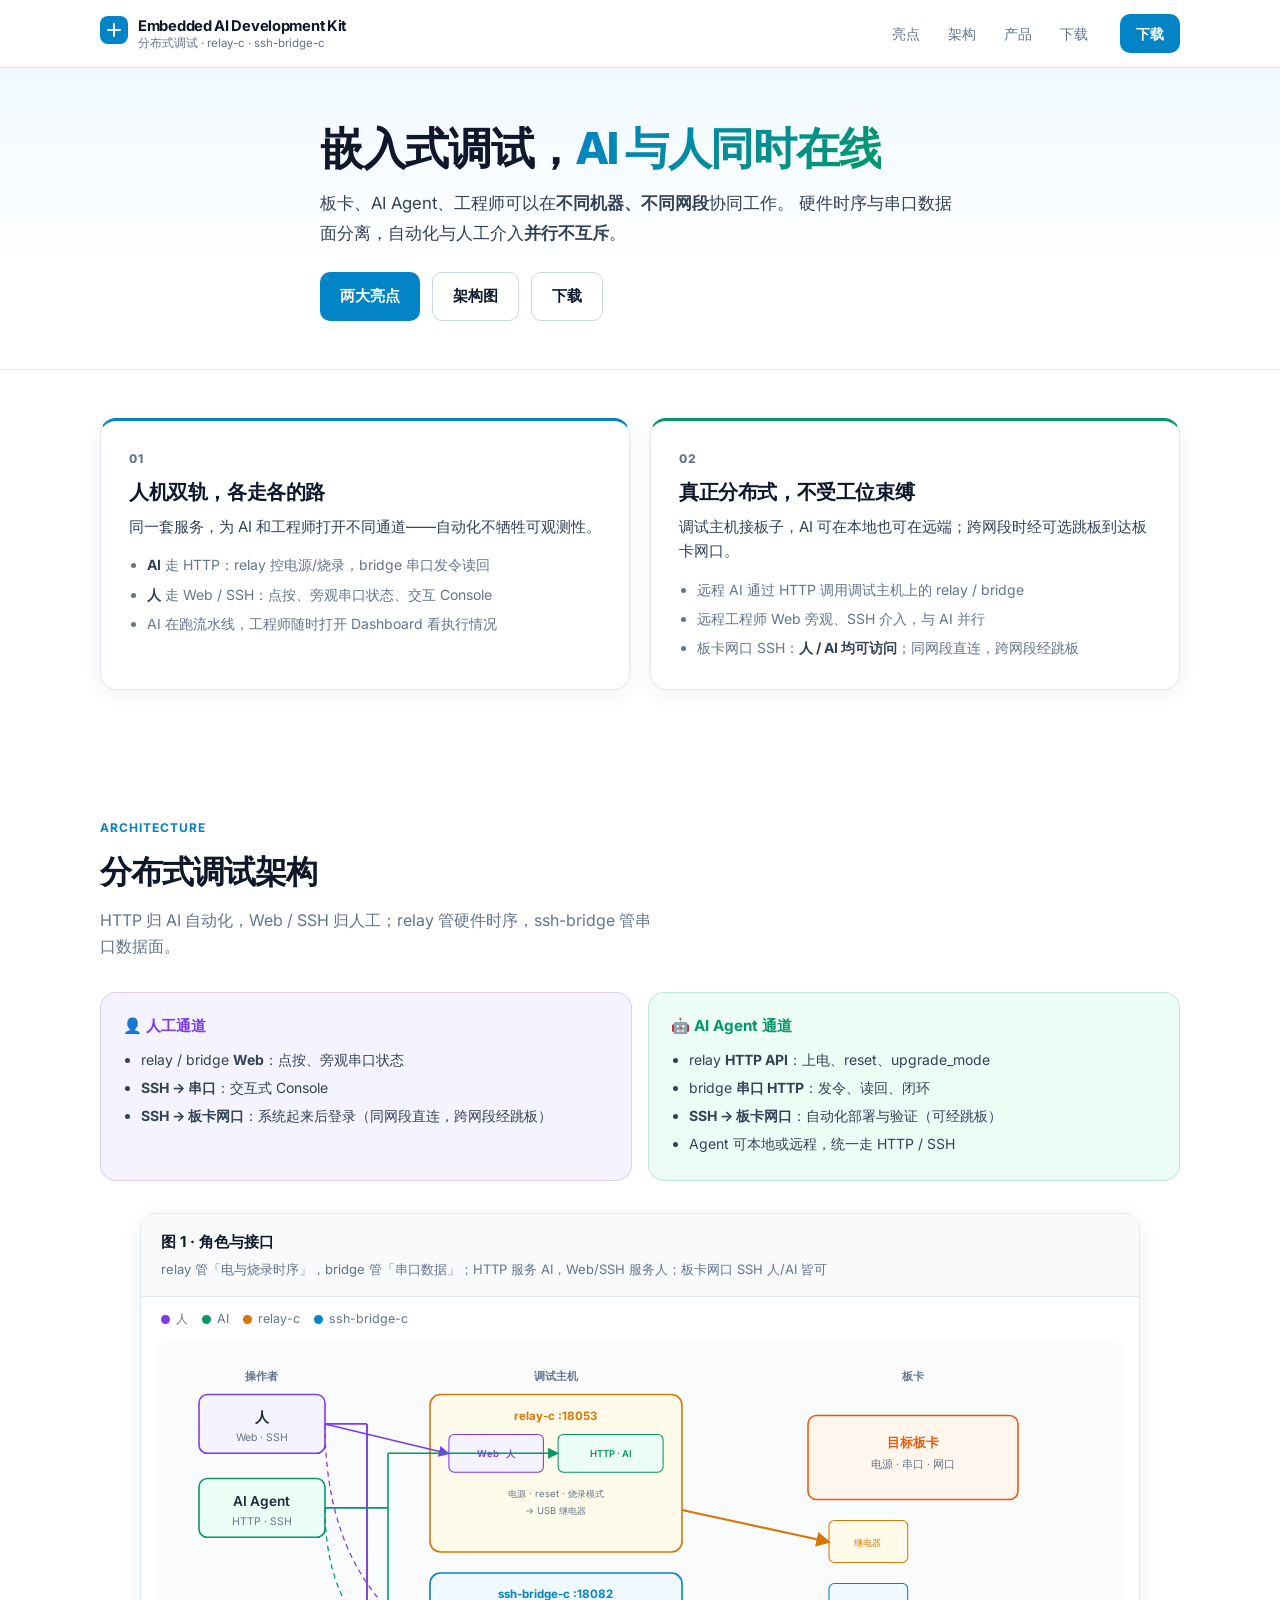
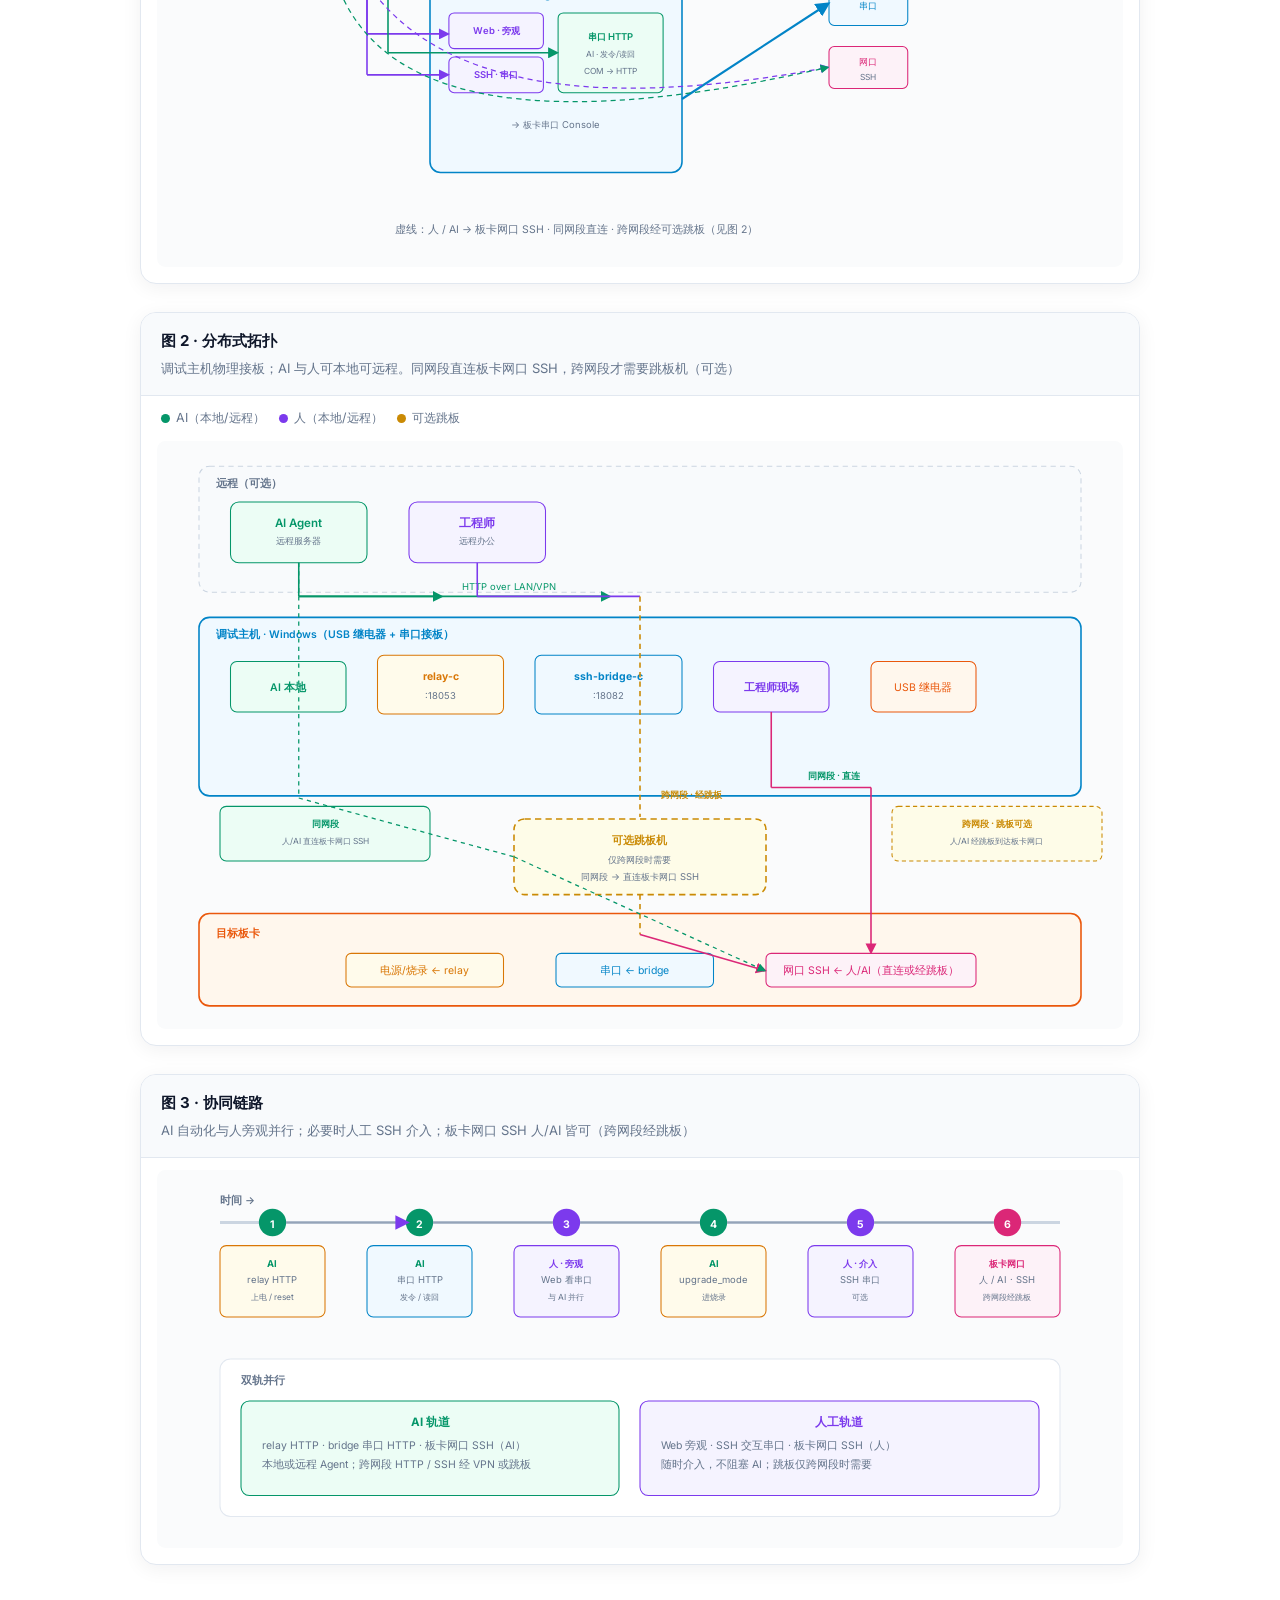
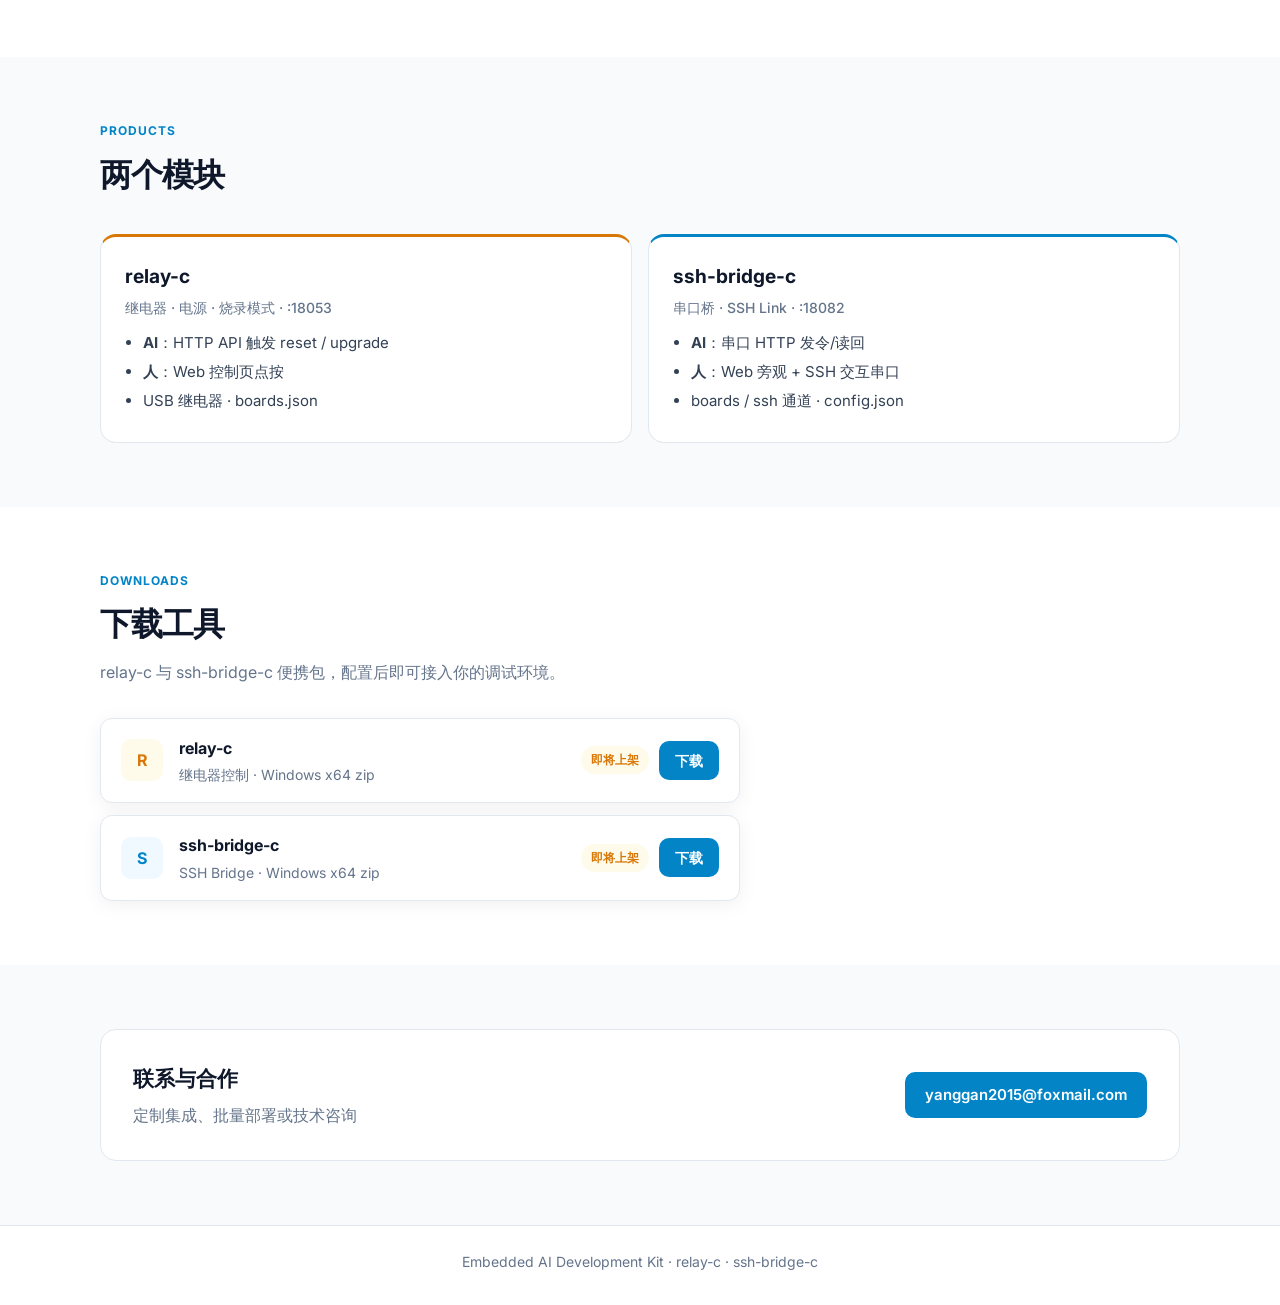
==== index.html @ 063c900e "Initial commit: distributed embedded debugging product site. Includes relay-c and ssh-bridge-c archi" ====
<!DOCTYPE html>
<html lang="zh-CN">
<head>
  <meta charset="UTF-8">
  <meta name="viewport" content="width=device-width, initial-scale=1">
  <title>Embedded AI Development Kit</title>
  <meta name="description" content="relay-c + ssh-bridge-c：分布式嵌入式调试。AI 自动化与人机并行，远程可控、随时旁观。">
  <link rel="preconnect" href="https://fonts.googleapis.com">
  <link rel="preconnect" href="https://fonts.gstatic.com" crossorigin>
  <link href="https://fonts.googleapis.com/css2?family=Inter:wght@400;500;600;700&family=JetBrains+Mono:wght@400;500&display=swap" rel="stylesheet">
  <link rel="stylesheet" href="styles.css">
</head>
<body>

  <header class="site-header">
    <div class="wrap header-inner">
      <a class="brand" href="#">
        <span class="brand-icon" aria-hidden="true">
          <svg width="28" height="28" viewBox="0 0 28 28" fill="none"><rect width="28" height="28" rx="8" fill="url(#lg)"/><path d="M8 14h12M14 8v12" stroke="#fff" stroke-width="2" stroke-linecap="round"/><defs><linearGradient id="lg" x1="4" y1="4" x2="24" y2="24"><stop stop-color="#0284C7"/><stop offset="1" stop-color="#059669"/></linearGradient></defs></svg>
        </span>
        <span class="brand-text">
          <span class="brand-name">Embedded AI Development Kit</span>
          <span class="brand-sub">分布式调试 · relay-c · ssh-bridge-c</span>
        </span>
      </a>
      <nav class="header-nav">
        <a href="#highlights">亮点</a>
        <a href="#architecture">架构</a>
        <a href="#products">产品</a>
        <a href="#downloads">下载</a>
      </nav>
      <a class="btn btn-sm btn-primary" href="#downloads">下载</a>
    </div>
  </header>

  <main>
    <section class="hero">
      <div class="wrap hero-inner">
        <h1>嵌入式调试，<span class="grad">AI 与人同时在线</span></h1>
        <p class="lead">
          板卡、AI Agent、工程师可以在<strong>不同机器、不同网段</strong>协同工作。
          硬件时序与串口数据面分离，自动化与人工介入<strong>并行不互斥</strong>。
        </p>
        <div class="hero-actions">
          <a class="btn btn-primary" href="#highlights">两大亮点</a>
          <a class="btn btn-secondary" href="#architecture">架构图</a>
          <a class="btn btn-secondary" href="#downloads">下载</a>
        </div>
      </div>
    </section>

    <section id="highlights" class="section highlights">
      <div class="wrap">
        <div class="highlight-grid">
          <article class="highlight-card">
            <span class="highlight-num">01</span>
            <h2>人机双轨，各走各的路</h2>
            <p class="highlight-lead">同一套服务，为 AI 和工程师打开不同通道——自动化不牺牲可观测性。</p>
            <ul>
              <li><strong>AI</strong> 走 HTTP：relay 控电源/烧录，bridge 串口发令读回</li>
              <li><strong>人</strong> 走 Web / SSH：点按、旁观串口状态、交互 Console</li>
              <li>AI 在跑流水线，工程师随时打开 Dashboard 看执行情况</li>
            </ul>
          </article>
          <article class="highlight-card accent">
            <span class="highlight-num">02</span>
            <h2>真正分布式，不受工位束缚</h2>
            <p class="highlight-lead">调试主机接板子，AI 可在本地也可在远端；跨网段时经可选跳板到达板卡网口。</p>
            <ul>
              <li>远程 AI 通过 HTTP 调用调试主机上的 relay / bridge</li>
              <li>远程工程师 Web 旁观、SSH 介入，与 AI 并行</li>
              <li>板卡网口 SSH：<strong>人 / AI 均可访问</strong>；同网段直连，跨网段经跳板</li>
            </ul>
          </article>
        </div>
      </div>
    </section>

    <!-- 架构说明 -->
    <section id="architecture" class="section">
      <div class="wrap">
        <div class="section-head">
          <span class="tag">Architecture</span>
          <h2>分布式调试架构</h2>
          <p>HTTP 归 AI 自动化，Web / SSH 归人工；relay 管硬件时序，ssh-bridge 管串口数据面。</p>
        </div>

        <div class="role-cards">
          <div class="role-card human">
            <h3>👤 人工通道</h3>
            <ul>
              <li>relay / bridge <strong>Web</strong>：点按、旁观串口状态</li>
              <li><strong>SSH → 串口</strong>：交互式 Console</li>
              <li><strong>SSH → 板卡网口</strong>：系统起来后登录（同网段直连，跨网段经跳板）</li>
            </ul>
          </div>
          <div class="role-card ai">
            <h3>🤖 AI Agent 通道</h3>
            <ul>
              <li>relay <strong>HTTP API</strong>：上电、reset、upgrade_mode</li>
              <li>bridge <strong>串口 HTTP</strong>：发令、读回、闭环</li>
              <li><strong>SSH → 板卡网口</strong>：自动化部署与验证（可经跳板）</li>
              <li>Agent 可本地或远程，统一走 HTTP / SSH</li>
            </ul>
          </div>
        </div>

        <!-- 图 1 -->
        <figure class="diagram">
          <figcaption>
            <strong>图 1 · 角色与接口</strong>
            <span>relay 管「电与烧录时序」，bridge 管「串口数据」；HTTP 服务 AI，Web/SSH 服务人；板卡网口 SSH 人/AI 皆可</span>
          </figcaption>
          <div class="legend">
            <span><i class="dot human"></i>人</span>
            <span><i class="dot ai"></i>AI</span>
            <span><i class="dot relay"></i>relay-c</span>
            <span><i class="dot bridge"></i>ssh-bridge-c</span>
          </div>
          <div class="svg-box">
            <svg viewBox="0 0 920 500" xmlns="http://www.w3.org/2000/svg" role="img" aria-label="角色与接口分工图">
              <defs>
                <marker id="mh" markerWidth="7" markerHeight="7" refX="5" refY="3.5" orient="auto"><path d="M0,0 L7,3.5 L0,7 Z" fill="#7c3aed"/></marker>
                <marker id="ma" markerWidth="7" markerHeight="7" refX="5" refY="3.5" orient="auto"><path d="M0,0 L7,3.5 L0,7 Z" fill="#059669"/></marker>
                <marker id="mr" markerWidth="7" markerHeight="7" refX="5" refY="3.5" orient="auto"><path d="M0,0 L7,3.5 L0,7 Z" fill="#d97706"/></marker>
                <marker id="mb" markerWidth="7" markerHeight="7" refX="5" refY="3.5" orient="auto"><path d="M0,0 L7,3.5 L0,7 Z" fill="#0284c7"/></marker>
                <marker id="mn" markerWidth="7" markerHeight="7" refX="5" refY="3.5" orient="auto"><path d="M0,0 L7,3.5 L0,7 Z" fill="#db2777"/></marker>
              </defs>
              <rect width="920" height="500" fill="#fafbfc" rx="8"/>
              <text x="100" y="36" text-anchor="middle" fill="#64748b" font-size="10" font-weight="600">操作者</text>
              <rect x="40" y="50" width="120" height="56" rx="8" fill="#f5f3ff" stroke="#7c3aed" stroke-width="1.5"/>
              <text x="100" y="76" text-anchor="middle" fill="#1e293b" font-size="13" font-weight="600">人</text>
              <text x="100" y="94" text-anchor="middle" fill="#64748b" font-size="10">Web · SSH</text>
              <rect x="40" y="130" width="120" height="56" rx="8" fill="#ecfdf5" stroke="#059669" stroke-width="1.5"/>
              <text x="100" y="156" text-anchor="middle" fill="#1e293b" font-size="13" font-weight="600">AI Agent</text>
              <text x="100" y="174" text-anchor="middle" fill="#64748b" font-size="10">HTTP · SSH</text>

              <text x="380" y="36" text-anchor="middle" fill="#64748b" font-size="10" font-weight="600">调试主机</text>
              <rect x="260" y="50" width="240" height="150" rx="10" fill="#fffbeb" stroke="#d97706" stroke-width="1.5"/>
              <text x="380" y="74" text-anchor="middle" fill="#d97706" font-size="11" font-weight="700">relay-c :18053</text>
              <rect x="278" y="88" width="90" height="36" rx="5" fill="#f5f3ff" stroke="#7c3aed"/>
              <text x="323" y="110" text-anchor="middle" fill="#7c3aed" font-size="9" font-weight="600">Web · 人</text>
              <rect x="382" y="88" width="100" height="36" rx="5" fill="#ecfdf5" stroke="#059669"/>
              <text x="432" y="110" text-anchor="middle" fill="#059669" font-size="9" font-weight="600">HTTP · AI</text>
              <text x="380" y="148" text-anchor="middle" fill="#64748b" font-size="9">电源 · reset · 烧录模式</text>
              <text x="380" y="164" text-anchor="middle" fill="#64748b" font-size="9">→ USB 继电器</text>

              <rect x="260" y="220" width="240" height="190" rx="10" fill="#f0f9ff" stroke="#0284c7" stroke-width="1.5"/>
              <text x="380" y="244" text-anchor="middle" fill="#0284c7" font-size="11" font-weight="700">ssh-bridge-c :18082</text>
              <rect x="278" y="258" width="90" height="34" rx="5" fill="#f5f3ff" stroke="#7c3aed"/>
              <text x="323" y="278" text-anchor="middle" fill="#7c3aed" font-size="9" font-weight="600">Web · 旁观</text>
              <rect x="278" y="300" width="90" height="34" rx="5" fill="#f5f3ff" stroke="#7c3aed"/>
              <text x="323" y="320" text-anchor="middle" fill="#7c3aed" font-size="9" font-weight="600">SSH · 串口</text>
              <rect x="382" y="258" width="100" height="76" rx="5" fill="#ecfdf5" stroke="#059669"/>
              <text x="432" y="284" text-anchor="middle" fill="#059669" font-size="9" font-weight="600">串口 HTTP</text>
              <text x="432" y="300" text-anchor="middle" fill="#64748b" font-size="8">AI · 发令/读回</text>
              <text x="432" y="316" text-anchor="middle" fill="#64748b" font-size="8">COM → HTTP</text>
              <text x="380" y="368" text-anchor="middle" fill="#64748b" font-size="9">→ 板卡串口 Console</text>

              <text x="720" y="36" text-anchor="middle" fill="#64748b" font-size="10" font-weight="600">板卡</text>
              <rect x="620" y="70" width="200" height="80" rx="8" fill="#fff7ed" stroke="#ea580c" stroke-width="1.5"/>
              <text x="720" y="100" text-anchor="middle" fill="#ea580c" font-size="12" font-weight="600">目标板卡</text>
              <text x="720" y="120" text-anchor="middle" fill="#64748b" font-size="10">电源 · 串口 · 网口</text>
              <rect x="640" y="170" width="75" height="40" rx="5" fill="#fffbeb" stroke="#d97706"/>
              <text x="677" y="194" text-anchor="middle" fill="#d97706" font-size="9">继电器</text>
              <rect x="640" y="230" width="75" height="40" rx="5" fill="#f0f9ff" stroke="#0284c7"/>
              <text x="677" y="254" text-anchor="middle" fill="#0284c7" font-size="9">串口</text>
              <rect x="640" y="290" width="75" height="40" rx="5" fill="#fdf2f8" stroke="#db2777"/>
              <text x="677" y="308" text-anchor="middle" fill="#db2777" font-size="9">网口</text>
              <text x="677" y="322" text-anchor="middle" fill="#64748b" font-size="8">SSH</text>

              <line x1="160" y1="78" x2="276" y2="106" stroke="#7c3aed" stroke-width="1.5" marker-end="url(#mh)"/>
              <line x1="160" y1="78" x2="200" y2="78" stroke="#7c3aed" stroke-width="1.5"/>
              <line x1="200" y1="78" x2="200" y2="278" stroke="#7c3aed" stroke-width="1.5"/>
              <line x1="200" y1="278" x2="276" y2="278" stroke="#7c3aed" stroke-width="1.5" marker-end="url(#mh)"/>
              <line x1="200" y1="78" x2="200" y2="317" stroke="#7c3aed" stroke-width="1.5"/>
              <line x1="200" y1="317" x2="276" y2="317" stroke="#7c3aed" stroke-width="1.5" marker-end="url(#mh)"/>

              <line x1="160" y1="158" x2="220" y2="158" stroke="#059669" stroke-width="1.5"/>
              <line x1="220" y1="158" x2="220" y2="106" stroke="#059669" stroke-width="1.5"/>
              <line x1="220" y1="106" x2="380" y2="106" stroke="#059669" stroke-width="1.5" marker-end="url(#ma)"/>
              <line x1="220" y1="158" x2="220" y2="296" stroke="#059669" stroke-width="1.5"/>
              <line x1="220" y1="296" x2="380" y2="296" stroke="#059669" stroke-width="1.5" marker-end="url(#ma)"/>

              <line x1="500" y1="160" x2="638" y2="190" stroke="#d97706" stroke-width="2" marker-end="url(#mr)"/>
              <line x1="500" y1="340" x2="638" y2="250" stroke="#0284c7" stroke-width="2" marker-end="url(#mb)"/>

              <path d="M 160 78 Q 160 400 638 310" fill="none" stroke="#7c3aed" stroke-width="1.2" stroke-dasharray="5 4" marker-end="url(#mh)"/>
              <path d="M 160 158 Q 160 420 638 310" fill="none" stroke="#059669" stroke-width="1.2" stroke-dasharray="5 4" marker-end="url(#ma)"/>
              <text x="400" y="468" text-anchor="middle" fill="#64748b" font-size="10">虚线：人 / AI → 板卡网口 SSH · 同网段直连 · 跨网段经可选跳板（见图 2）</text>
            </svg>
          </div>
        </figure>

        <!-- 图 2 -->
        <figure class="diagram">
          <figcaption>
            <strong>图 2 · 分布式拓扑</strong>
            <span>调试主机物理接板；AI 与人可本地可远程。同网段直连板卡网口 SSH，跨网段才需要跳板机（可选）</span>
          </figcaption>
          <div class="legend">
            <span><i class="dot ai"></i>AI（本地/远程）</span>
            <span><i class="dot human"></i>人（本地/远程）</span>
            <span><i class="dot jump"></i>可选跳板</span>
          </div>
          <div class="svg-box">
            <svg viewBox="0 0 920 560" xmlns="http://www.w3.org/2000/svg" role="img" aria-label="分布式拓扑图">
              <rect width="920" height="560" fill="#fafbfc" rx="8"/>
              <!-- Remote zone -->
              <rect x="40" y="24" width="840" height="120" rx="10" fill="#f8fafc" stroke="#cbd5e1" stroke-dasharray="5 4"/>
              <text x="56" y="44" fill="#64748b" font-size="10" font-weight="600">远程（可选）</text>
              <rect x="70" y="58" width="130" height="58" rx="8" fill="#ecfdf5" stroke="#059669"/>
              <text x="135" y="82" text-anchor="middle" fill="#059669" font-size="11" font-weight="600">AI Agent</text>
              <text x="135" y="98" text-anchor="middle" fill="#64748b" font-size="9">远程服务器</text>
              <rect x="240" y="58" width="130" height="58" rx="8" fill="#f5f3ff" stroke="#7c3aed"/>
              <text x="305" y="82" text-anchor="middle" fill="#7c3aed" font-size="11" font-weight="600">工程师</text>
              <text x="305" y="98" text-anchor="middle" fill="#64748b" font-size="9">远程办公</text>

              <!-- Debug host -->
              <rect x="40" y="168" width="840" height="170" rx="10" fill="#f0f9ff" stroke="#0284c7" stroke-width="1.5"/>
              <text x="56" y="188" fill="#0284c7" font-size="10" font-weight="600">调试主机 · Windows（USB 继电器 + 串口接板）</text>
              <rect x="70" y="210" width="110" height="48" rx="6" fill="#ecfdf5" stroke="#059669"/>
              <text x="125" y="238" text-anchor="middle" fill="#059669" font-size="10" font-weight="600">AI 本地</text>
              <rect x="210" y="204" width="120" height="56" rx="6" fill="#fffbeb" stroke="#d97706"/>
              <text x="270" y="228" text-anchor="middle" fill="#d97706" font-size="10" font-weight="700">relay-c</text>
              <text x="270" y="246" text-anchor="middle" fill="#64748b" font-size="9">:18053</text>
              <rect x="360" y="204" width="140" height="56" rx="6" fill="#f0f9ff" stroke="#0284c7"/>
              <text x="430" y="228" text-anchor="middle" fill="#0284c7" font-size="10" font-weight="700">ssh-bridge-c</text>
              <text x="430" y="246" text-anchor="middle" fill="#64748b" font-size="9">:18082</text>
              <rect x="530" y="210" width="110" height="48" rx="6" fill="#f5f3ff" stroke="#7c3aed"/>
              <text x="585" y="238" text-anchor="middle" fill="#7c3aed" font-size="10" font-weight="600">工程师现场</text>
              <rect x="680" y="210" width="100" height="48" rx="6" fill="#fff7ed" stroke="#ea580c"/>
              <text x="730" y="238" text-anchor="middle" fill="#ea580c" font-size="10">USB 继电器</text>

              <!-- Optional jump -->
              <rect x="340" y="360" width="240" height="72" rx="10" fill="#fefce8" stroke="#ca8a04" stroke-width="1.5" stroke-dasharray="6 4"/>
              <text x="460" y="384" text-anchor="middle" fill="#ca8a04" font-size="10" font-weight="700">可选跳板机</text>
              <text x="460" y="402" text-anchor="middle" fill="#64748b" font-size="9">仅跨网段时需要</text>
              <text x="460" y="418" text-anchor="middle" fill="#64748b" font-size="9">同网段 → 直连板卡网口 SSH</text>

              <!-- Board -->
              <rect x="40" y="450" width="840" height="88" rx="10" fill="#fff7ed" stroke="#ea580c" stroke-width="1.5"/>
              <text x="56" y="472" fill="#ea580c" font-size="10" font-weight="600">目标板卡</text>
              <rect x="180" y="488" width="150" height="32" rx="5" fill="#fffbeb" stroke="#d97706"/>
              <text x="255" y="508" text-anchor="middle" fill="#d97706" font-size="10">电源/烧录 ← relay</text>
              <rect x="380" y="488" width="150" height="32" rx="5" fill="#f0f9ff" stroke="#0284c7"/>
              <text x="455" y="508" text-anchor="middle" fill="#0284c7" font-size="10">串口 ← bridge</text>
              <rect x="580" y="488" width="200" height="32" rx="5" fill="#fdf2f8" stroke="#db2777"/>
              <text x="680" y="508" text-anchor="middle" fill="#db2777" font-size="10">网口 SSH ← 人/AI（直连或经跳板）</text>

              <!-- Remote HTTP -->
              <line x1="135" y1="116" x2="135" y2="148" stroke="#059669" stroke-width="1.5"/>
              <line x1="135" y1="148" x2="270" y2="148" stroke="#059669" stroke-width="1.5" marker-end="url(#ma)"/>
              <line x1="135" y1="148" x2="430" y2="148" stroke="#059669" stroke-width="1.5" marker-end="url(#ma)"/>
              <text x="290" y="142" fill="#059669" font-size="9">HTTP over LAN/VPN</text>

              <!-- Same segment direct -->
              <line x1="585" y1="258" x2="585" y2="330" stroke="#db2777" stroke-width="1.5"/>
              <line x1="585" y1="330" x2="680" y2="330" stroke="#db2777" stroke-width="1.5"/>
              <line x1="680" y1="330" x2="680" y2="486" stroke="#db2777" stroke-width="1.5" marker-end="url(#mn)"/>
              <text x="620" y="322" fill="#059669" font-size="9" font-weight="600">同网段 · 直连</text>

              <!-- Cross segment via jump -->
              <line x1="305" y1="116" x2="305" y2="148" stroke="#7c3aed" stroke-width="1.5"/>
              <line x1="305" y1="148" x2="460" y2="148" stroke="#7c3aed" stroke-width="1.5"/>
              <line x1="460" y1="148" x2="460" y2="358" stroke="#ca8a04" stroke-width="1.5" stroke-dasharray="5 4"/>
              <line x1="460" y1="432" x2="460" y2="470" stroke="#ca8a04" stroke-width="1.5" stroke-dasharray="5 4"/>
              <line x1="460" y1="470" x2="578" y2="504" stroke="#db2777" stroke-width="1.5" marker-end="url(#mn)"/>
              <text x="480" y="340" fill="#ca8a04" font-size="9" font-weight="600">跨网段 · 经跳板</text>
              <rect x="60" y="348" width="200" height="52" rx="6" fill="#ecfdf5" stroke="#059669" stroke-width="1"/>
              <text x="160" y="368" text-anchor="middle" fill="#059669" font-size="9" font-weight="700">同网段</text>
              <text x="160" y="384" text-anchor="middle" fill="#64748b" font-size="8">人/AI 直连板卡网口 SSH</text>
              <rect x="700" y="348" width="200" height="52" rx="6" fill="#fefce8" stroke="#ca8a04" stroke-width="1" stroke-dasharray="4 3"/>
              <text x="800" y="368" text-anchor="middle" fill="#ca8a04" font-size="9" font-weight="700">跨网段 · 跳板可选</text>
              <text x="800" y="384" text-anchor="middle" fill="#64748b" font-size="8">人/AI 经跳板到达板卡网口</text>

              <!-- AI to board net via jump -->
              <line x1="135" y1="116" x2="135" y2="340" stroke="#059669" stroke-width="1.2" stroke-dasharray="4 4"/>
              <line x1="135" y1="340" x2="340" y2="396" stroke="#059669" stroke-width="1.2" stroke-dasharray="4 4"/>
              <line x1="340" y1="396" x2="578" y2="504" stroke="#059669" stroke-width="1.2" stroke-dasharray="4 4" marker-end="url(#ma)"/>
            </svg>
          </div>
        </figure>

        <!-- 图 3 -->
        <figure class="diagram">
          <figcaption>
            <strong>图 3 · 协同链路</strong>
            <span>AI 自动化与人旁观并行；必要时人工 SSH 介入；板卡网口 SSH 人/AI 皆可（跨网段经跳板）</span>
          </figcaption>
          <div class="svg-box">
            <svg viewBox="0 0 920 360" xmlns="http://www.w3.org/2000/svg" role="img" aria-label="协同链路图">
              <rect width="920" height="360" fill="#fafbfc" rx="8"/>
              <line x1="60" y1="50" x2="860" y2="50" stroke="#cbd5e1" stroke-width="3"/>
              <text x="60" y="32" fill="#64748b" font-size="10" font-weight="600">时间 →</text>

              <circle cx="110" cy="50" r="13" fill="#059669"/><text x="110" y="55" text-anchor="middle" fill="#fff" font-size="10" font-weight="700">1</text>
              <rect x="60" y="72" width="100" height="68" rx="6" fill="#fffbeb" stroke="#d97706"/>
              <text x="110" y="92" text-anchor="middle" fill="#059669" font-size="9" font-weight="700">AI</text>
              <text x="110" y="108" text-anchor="middle" fill="#64748b" font-size="9">relay HTTP</text>
              <text x="110" y="124" text-anchor="middle" fill="#64748b" font-size="8">上电 / reset</text>

              <circle cx="250" cy="50" r="13" fill="#059669"/><text x="250" y="55" text-anchor="middle" fill="#fff" font-size="10" font-weight="700">2</text>
              <rect x="200" y="72" width="100" height="68" rx="6" fill="#f0f9ff" stroke="#0284c7"/>
              <text x="250" y="92" text-anchor="middle" fill="#059669" font-size="9" font-weight="700">AI</text>
              <text x="250" y="108" text-anchor="middle" fill="#64748b" font-size="9">串口 HTTP</text>
              <text x="250" y="124" text-anchor="middle" fill="#64748b" font-size="8">发令 / 读回</text>

              <circle cx="390" cy="50" r="13" fill="#7c3aed"/><text x="390" y="55" text-anchor="middle" fill="#fff" font-size="10" font-weight="700">3</text>
              <rect x="340" y="72" width="100" height="68" rx="6" fill="#f5f3ff" stroke="#7c3aed"/>
              <text x="390" y="92" text-anchor="middle" fill="#7c3aed" font-size="9" font-weight="700">人 · 旁观</text>
              <text x="390" y="108" text-anchor="middle" fill="#64748b" font-size="9">Web 看串口</text>
              <text x="390" y="124" text-anchor="middle" fill="#64748b" font-size="8">与 AI 并行</text>

              <circle cx="530" cy="50" r="13" fill="#059669"/><text x="530" y="55" text-anchor="middle" fill="#fff" font-size="10" font-weight="700">4</text>
              <rect x="480" y="72" width="100" height="68" rx="6" fill="#fffbeb" stroke="#d97706"/>
              <text x="530" y="92" text-anchor="middle" fill="#059669" font-size="9" font-weight="700">AI</text>
              <text x="530" y="108" text-anchor="middle" fill="#64748b" font-size="9">upgrade_mode</text>
              <text x="530" y="124" text-anchor="middle" fill="#64748b" font-size="8">进烧录</text>

              <circle cx="670" cy="50" r="13" fill="#7c3aed"/><text x="670" y="55" text-anchor="middle" fill="#fff" font-size="10" font-weight="700">5</text>
              <rect x="620" y="72" width="100" height="68" rx="6" fill="#f5f3ff" stroke="#7c3aed"/>
              <text x="670" y="92" text-anchor="middle" fill="#7c3aed" font-size="9" font-weight="700">人 · 介入</text>
              <text x="670" y="108" text-anchor="middle" fill="#64748b" font-size="9">SSH 串口</text>
              <text x="670" y="124" text-anchor="middle" fill="#64748b" font-size="8">可选</text>

              <circle cx="810" cy="50" r="13" fill="#db2777"/><text x="810" y="55" text-anchor="middle" fill="#fff" font-size="10" font-weight="700">6</text>
              <rect x="760" y="72" width="100" height="68" rx="6" fill="#fdf2f8" stroke="#db2777"/>
              <text x="810" y="92" text-anchor="middle" fill="#db2777" font-size="9" font-weight="700">板卡网口</text>
              <text x="810" y="108" text-anchor="middle" fill="#64748b" font-size="9">人 / AI · SSH</text>
              <text x="810" y="124" text-anchor="middle" fill="#64748b" font-size="8">跨网段经跳板</text>

              <line x1="123" y1="50" x2="237" y2="50" stroke="#94a3b8" stroke-width="2" marker-end="url(#mh)"/>
              <line x1="263" y1="50" x2="377" y2="50" stroke="#94a3b8" stroke-width="2"/>
              <line x1="403" y1="50" x2="517" y2="50" stroke="#94a3b8" stroke-width="2"/>
              <line x1="543" y1="50" x2="657" y2="50" stroke="#94a3b8" stroke-width="2"/>
              <line x1="683" y1="50" x2="797" y2="50" stroke="#94a3b8" stroke-width="2"/>

              <rect x="60" y="180" width="800" height="150" rx="10" fill="#fff" stroke="#e2e8f0"/>
              <text x="80" y="204" fill="#64748b" font-size="10" font-weight="600">双轨并行</text>
              <rect x="80" y="220" width="360" height="90" rx="8" fill="#ecfdf5" stroke="#059669"/>
              <text x="260" y="244" text-anchor="middle" fill="#059669" font-size="11" font-weight="700">AI 轨道</text>
              <text x="100" y="266" fill="#64748b" font-size="10">relay HTTP · bridge 串口 HTTP · 板卡网口 SSH（AI）</text>
              <text x="100" y="284" fill="#64748b" font-size="10">本地或远程 Agent；跨网段 HTTP / SSH 经 VPN 或跳板</text>
              <rect x="460" y="220" width="380" height="90" rx="8" fill="#f5f3ff" stroke="#7c3aed"/>
              <text x="650" y="244" text-anchor="middle" fill="#7c3aed" font-size="11" font-weight="700">人工轨道</text>
              <text x="480" y="266" fill="#64748b" font-size="10">Web 旁观 · SSH 交互串口 · 板卡网口 SSH（人）</text>
              <text x="480" y="284" fill="#64748b" font-size="10">随时介入，不阻塞 AI；跳板仅跨网段时需要</text>
            </svg>
          </div>
        </figure>
      </div>
    </section>

    <section id="products" class="section bg-subtle">
      <div class="wrap">
        <div class="section-head">
          <span class="tag">Products</span>
          <h2>两个模块</h2>
        </div>
        <div class="product-grid">
          <article class="product-card relay">
            <h3>relay-c</h3>
            <p class="sub">继电器 · 电源 · 烧录模式 · :18053</p>
            <ul>
              <li><strong>AI</strong>：HTTP API 触发 reset / upgrade</li>
              <li><strong>人</strong>：Web 控制页点按</li>
              <li>USB 继电器 · boards.json</li>
            </ul>
          </article>
          <article class="product-card bridge">
            <h3>ssh-bridge-c</h3>
            <p class="sub">串口桥 · SSH Link · :18082</p>
            <ul>
              <li><strong>AI</strong>：串口 HTTP 发令/读回</li>
              <li><strong>人</strong>：Web 旁观 + SSH 交互串口</li>
              <li>boards / ssh 通道 · config.json</li>
            </ul>
          </article>
        </div>
      </div>
    </section>

    <section id="downloads" class="section">
      <div class="wrap">
        <div class="section-head">
          <span class="tag">Downloads</span>
          <h2>下载工具</h2>
          <p>relay-c 与 ssh-bridge-c 便携包，配置后即可接入你的调试环境。</p>
        </div>
        <div class="download-list" id="downloadList">
          <div class="dl-card" data-product="relay-c">
            <div class="dl-icon relay">R</div>
            <div class="dl-body">
              <strong>relay-c</strong>
              <span>继电器控制 · Windows x64 zip</span>
            </div>
            <div class="dl-action">
              <span class="status-pill soon" data-status>即将上架</span>
              <a class="btn btn-download" href="#" data-download hidden>下载</a>
            </div>
          </div>
          <div class="dl-card" data-product="ssh-bridge-c">
            <div class="dl-icon bridge">S</div>
            <div class="dl-body">
              <strong>ssh-bridge-c</strong>
              <span>SSH Bridge · Windows x64 zip</span>
            </div>
            <div class="dl-action">
              <span class="status-pill soon" data-status>即将上架</span>
              <a class="btn btn-download" href="#" data-download hidden>下载</a>
            </div>
          </div>
        </div>
      </div>
    </section>

    <section id="contact" class="section bg-subtle">
      <div class="wrap contact-box">
        <div>
          <h2>联系与合作</h2>
          <p>定制集成、批量部署或技术咨询</p>
        </div>
        <a class="btn btn-primary" href="mailto:yanggan2015@foxmail.com">yanggan2015@foxmail.com</a>
      </div>
    </section>
  </main>

  <footer class="site-footer">
    <div class="wrap">Embedded AI Development Kit · relay-c · ssh-bridge-c</div>
  </footer>
  <script src="app.js"></script>
</body>
</html>
---- styles.css ----
:root {
  --bg: #ffffff;
  --bg-subtle: #f8fafc;
  --surface: #ffffff;
  --text: #0f172a;
  --text-body: #334155;
  --muted: #64748b;
  --border: #e2e8f0;
  --border-strong: #cbd5e1;

  --accent: #0284c7;
  --accent-hover: #0369a1;
  --accent-soft: #f0f9ff;

  --human: #7c3aed;
  --human-soft: #f5f3ff;
  --ai: #059669;
  --ai-soft: #ecfdf5;
  --relay: #d97706;
  --relay-soft: #fffbeb;
  --bridge: #0284c7;
  --bridge-soft: #f0f9ff;
  --jump: #ca8a04;
  --net: #db2777;

  --radius: 12px;
  --radius-lg: 16px;
  --shadow: 0 4px 20px rgba(15, 23, 42, 0.06);
  --font: "Inter", "PingFang SC", "Microsoft YaHei", sans-serif;
  --mono: "JetBrains Mono", Consolas, monospace;
}

*, *::before, *::after { box-sizing: border-box; }
html { scroll-behavior: smooth; }
body {
  margin: 0;
  font-family: var(--font);
  font-size: 16px;
  line-height: 1.65;
  color: var(--text-body);
  background: var(--bg);
  -webkit-font-smoothing: antialiased;
}

.wrap { width: min(1080px, calc(100% - 40px)); margin: 0 auto; }
a { color: var(--accent); text-decoration: none; }
a:hover { color: var(--accent-hover); }

/* Header */
.site-header {
  position: sticky; top: 0; z-index: 50;
  background: rgba(255,255,255,0.92);
  backdrop-filter: blur(10px);
  border-bottom: 1px solid var(--border);
}
.header-inner {
  display: flex; align-items: center; gap: 20px;
  padding: 14px 0;
}
.brand {
  display: flex; align-items: center; gap: 10px;
  color: inherit; text-decoration: none;
}
.brand:hover { text-decoration: none; }
.brand-text { display: flex; flex-direction: column; line-height: 1.25; }
.brand-name { font-weight: 700; font-size: 0.92rem; color: var(--text); letter-spacing: -0.02em; }
.brand-sub { font-size: 0.72rem; color: var(--muted); }
.header-nav { display: flex; gap: 4px; margin-left: auto; }
.header-nav a {
  padding: 7px 12px; border-radius: 8px;
  font-size: 0.875rem; font-weight: 500; color: var(--muted); text-decoration: none;
}
.header-nav a:hover { background: var(--bg-subtle); color: var(--text); text-decoration: none; }

/* Buttons */
.btn {
  display: inline-flex; align-items: center; justify-content: center;
  padding: 11px 20px; border-radius: 10px;
  font-weight: 600; font-size: 0.9375rem; text-decoration: none; border: none;
  transition: transform 0.15s, background 0.15s;
}
.btn:hover { text-decoration: none; transform: translateY(-1px); }
.btn-sm { padding: 8px 16px; font-size: 0.875rem; }
.btn-primary { background: var(--accent); color: #fff; }
.btn-primary:hover { background: var(--accent-hover); color: #fff; }
.btn-secondary {
  background: var(--surface); color: var(--text);
  border: 1px solid var(--border-strong);
}
.btn-secondary:hover { background: var(--accent-soft); border-color: var(--accent); color: var(--accent); }
.btn-download {
  background: var(--accent); color: #fff;
  padding: 8px 16px; font-size: 0.875rem;
}
.btn-download:hover { background: var(--accent-hover); color: #fff; }

/* Hero */
.hero {
  padding: 56px 0 48px;
  background: linear-gradient(180deg, var(--accent-soft) 0%, var(--bg) 70%);
  border-bottom: 1px solid var(--border);
}
.hero-inner { max-width: 640px; }
.pill {
  display: inline-block;
  font-size: 0.8125rem; font-weight: 600;
  color: var(--ai); background: var(--ai-soft);
  border: 1px solid rgba(5,150,105,0.2);
  padding: 5px 12px; border-radius: 999px;
  margin-bottom: 16px;
}
/* pill removed from hero — kept for potential reuse */
.hero h1 {
  margin: 0 0 16px;
  font-size: clamp(2rem, 4.5vw, 2.75rem);
  font-weight: 800; line-height: 1.12;
  letter-spacing: -0.03em; color: var(--text);
}
.grad {
  background: linear-gradient(135deg, var(--accent), var(--ai));
  -webkit-background-clip: text; -webkit-text-fill-color: transparent;
  background-clip: text;
}
.lead { margin: 0 0 24px; font-size: 1.05rem; line-height: 1.75; }
.hero-actions { display: flex; flex-wrap: wrap; gap: 12px; }

/* Highlights — 两大卖点 */
.highlights { padding-top: 0; margin-top: -16px; }
.highlight-grid {
  display: grid;
  grid-template-columns: 1fr 1fr;
  gap: 20px;
}
.highlight-card {
  padding: 28px 28px 24px;
  background: var(--surface);
  border: 1px solid var(--border);
  border-radius: var(--radius-lg);
  box-shadow: var(--shadow);
  border-top: 3px solid var(--accent);
}
.highlight-card.accent { border-top-color: var(--ai); }
.highlight-num {
  display: block;
  font-size: 0.75rem;
  font-weight: 800;
  letter-spacing: 0.1em;
  color: var(--muted);
  margin-bottom: 10px;
}
.highlight-card h2 {
  margin: 0 0 10px;
  font-size: 1.25rem;
  font-weight: 700;
  letter-spacing: -0.02em;
  color: var(--text);
  line-height: 1.3;
}
.highlight-lead {
  margin: 0 0 14px;
  font-size: 0.9375rem;
  color: var(--text-body);
  line-height: 1.65;
}
.highlight-card ul {
  margin: 0;
  padding-left: 1.15rem;
  font-size: 0.875rem;
  color: var(--muted);
}
.highlight-card li { margin-bottom: 6px; }
.highlight-card li strong { color: var(--text-body); }

/* Sections */
.section { padding: 64px 0; }
.bg-subtle { background: var(--bg-subtle); }
.section-head { margin-bottom: 32px; max-width: 560px; }
.tag {
  display: block;
  font-size: 0.75rem; font-weight: 700;
  letter-spacing: 0.08em; text-transform: uppercase;
  color: var(--accent); margin-bottom: 8px;
}
.section-head h2 {
  margin: 0 0 8px;
  font-size: clamp(1.5rem, 3vw, 2rem);
  font-weight: 700; letter-spacing: -0.03em; color: var(--text);
}
.section-head p { margin: 0; color: var(--muted); font-size: 1rem; }

/* Role cards */
.role-cards {
  display: grid; grid-template-columns: 1fr 1fr; gap: 16px;
  margin-bottom: 32px;
}
.role-card {
  padding: 20px 22px;
  border-radius: var(--radius-lg);
  border: 1px solid var(--border);
}
.role-card.human { background: var(--human-soft); border-color: rgba(124,58,237,0.2); }
.role-card.ai { background: var(--ai-soft); border-color: rgba(5,150,105,0.2); }
.role-card h3 { margin: 0 0 10px; font-size: 0.95rem; }
.role-card.human h3 { color: var(--human); }
.role-card.ai h3 { color: var(--ai); }
.role-card ul { margin: 0; padding-left: 1.1rem; font-size: 0.875rem; color: var(--text-body); }
.role-card li { margin-bottom: 5px; }

/* Diagrams */
.diagram {
  margin-bottom: 28px;
  background: var(--surface);
  border: 1px solid var(--border);
  border-radius: var(--radius-lg);
  box-shadow: var(--shadow);
  overflow: hidden;
}
.diagram figcaption {
  padding: 16px 20px;
  border-bottom: 1px solid var(--border);
  background: var(--bg-subtle);
  display: flex; flex-direction: column; gap: 4px;
}
.diagram figcaption strong { font-size: 0.9375rem; color: var(--text); }
.diagram figcaption span { font-size: 0.8125rem; color: var(--muted); }
.legend {
  display: flex; flex-wrap: wrap; gap: 14px;
  padding: 12px 20px 0;
  font-size: 0.78rem; color: var(--muted);
}
.legend span { display: flex; align-items: center; gap: 6px; }
.dot {
  width: 9px; height: 9px; border-radius: 50%;
}
.dot.human { background: var(--human); }
.dot.ai { background: var(--ai); }
.dot.relay { background: var(--relay); }
.dot.bridge { background: var(--bridge); }
.dot.jump { background: var(--jump); }

.svg-box {
  padding: 12px 16px 16px;
  overflow-x: auto;
}
.svg-box svg {
  display: block; width: 100%; min-width: 800px; height: auto;
}

/* Products */
.product-grid {
  display: grid; grid-template-columns: 1fr 1fr; gap: 16px;
}
.product-card {
  padding: 24px;
  background: var(--surface);
  border: 1px solid var(--border);
  border-radius: var(--radius-lg);
}
.product-card.relay { border-top: 3px solid var(--relay); }
.product-card.bridge { border-top: 3px solid var(--bridge); }
.product-card h3 { margin: 0 0 4px; font-size: 1.2rem; color: var(--text); }
.product-card .sub { margin: 0 0 12px; font-size: 0.875rem; color: var(--muted); font-weight: 500; }
.product-card ul { margin: 0; padding-left: 1.1rem; font-size: 0.9375rem; }
.product-card li { margin-bottom: 4px; }

/* Downloads */
.download-list { display: grid; gap: 12px; max-width: 640px; }
.dl-card {
  display: flex; align-items: center; gap: 16px;
  padding: 16px 20px;
  background: var(--surface);
  border: 1px solid var(--border);
  border-radius: var(--radius);
  box-shadow: var(--shadow);
}
.dl-icon {
  width: 42px; height: 42px;
  display: grid; place-items: center;
  font-weight: 700; border-radius: 10px; flex-shrink: 0;
}
.dl-icon.relay { background: var(--relay-soft); color: var(--relay); }
.dl-icon.bridge { background: var(--bridge-soft); color: var(--bridge); }
.dl-body { flex: 1; display: flex; flex-direction: column; gap: 2px; }
.dl-body strong { color: var(--text); }
.dl-body span { font-size: 0.875rem; color: var(--muted); }
.dl-action { display: flex; align-items: center; gap: 10px; flex-shrink: 0; }
.status-pill {
  font-size: 0.75rem; font-weight: 600;
  padding: 4px 10px; border-radius: 999px;
}
.status-pill.soon { color: var(--relay); background: var(--relay-soft); }
.status-pill.ready { color: var(--ai); background: var(--ai-soft); }

/* Contact */
.contact-box {
  display: flex; flex-wrap: wrap; align-items: center;
  justify-content: space-between; gap: 20px;
  padding: 32px;
  background: var(--surface);
  border: 1px solid var(--border);
  border-radius: var(--radius-lg);
}
.contact-box h2 { margin: 0 0 6px; font-size: 1.3rem; color: var(--text); }
.contact-box p { margin: 0; color: var(--muted); }

.site-footer {
  padding: 24px 0 32px;
  border-top: 1px solid var(--border);
  font-size: 0.875rem; color: var(--muted); text-align: center;
}

code {
  font-family: var(--mono);
  font-size: 0.85em;
  padding: 0.1em 0.4em;
  background: var(--bg-subtle);
  border: 1px solid var(--border);
  border-radius: 5px;
  color: var(--text);
}

@media (max-width: 768px) {
  .header-nav { display: none; }
  .header-inner .btn-sm { margin-left: auto; }
  .highlight-grid, .role-cards, .product-grid { grid-template-columns: 1fr; }
  .dl-card { flex-direction: column; align-items: flex-start; }
  .dl-action { width: 100%; justify-content: space-between; }
}
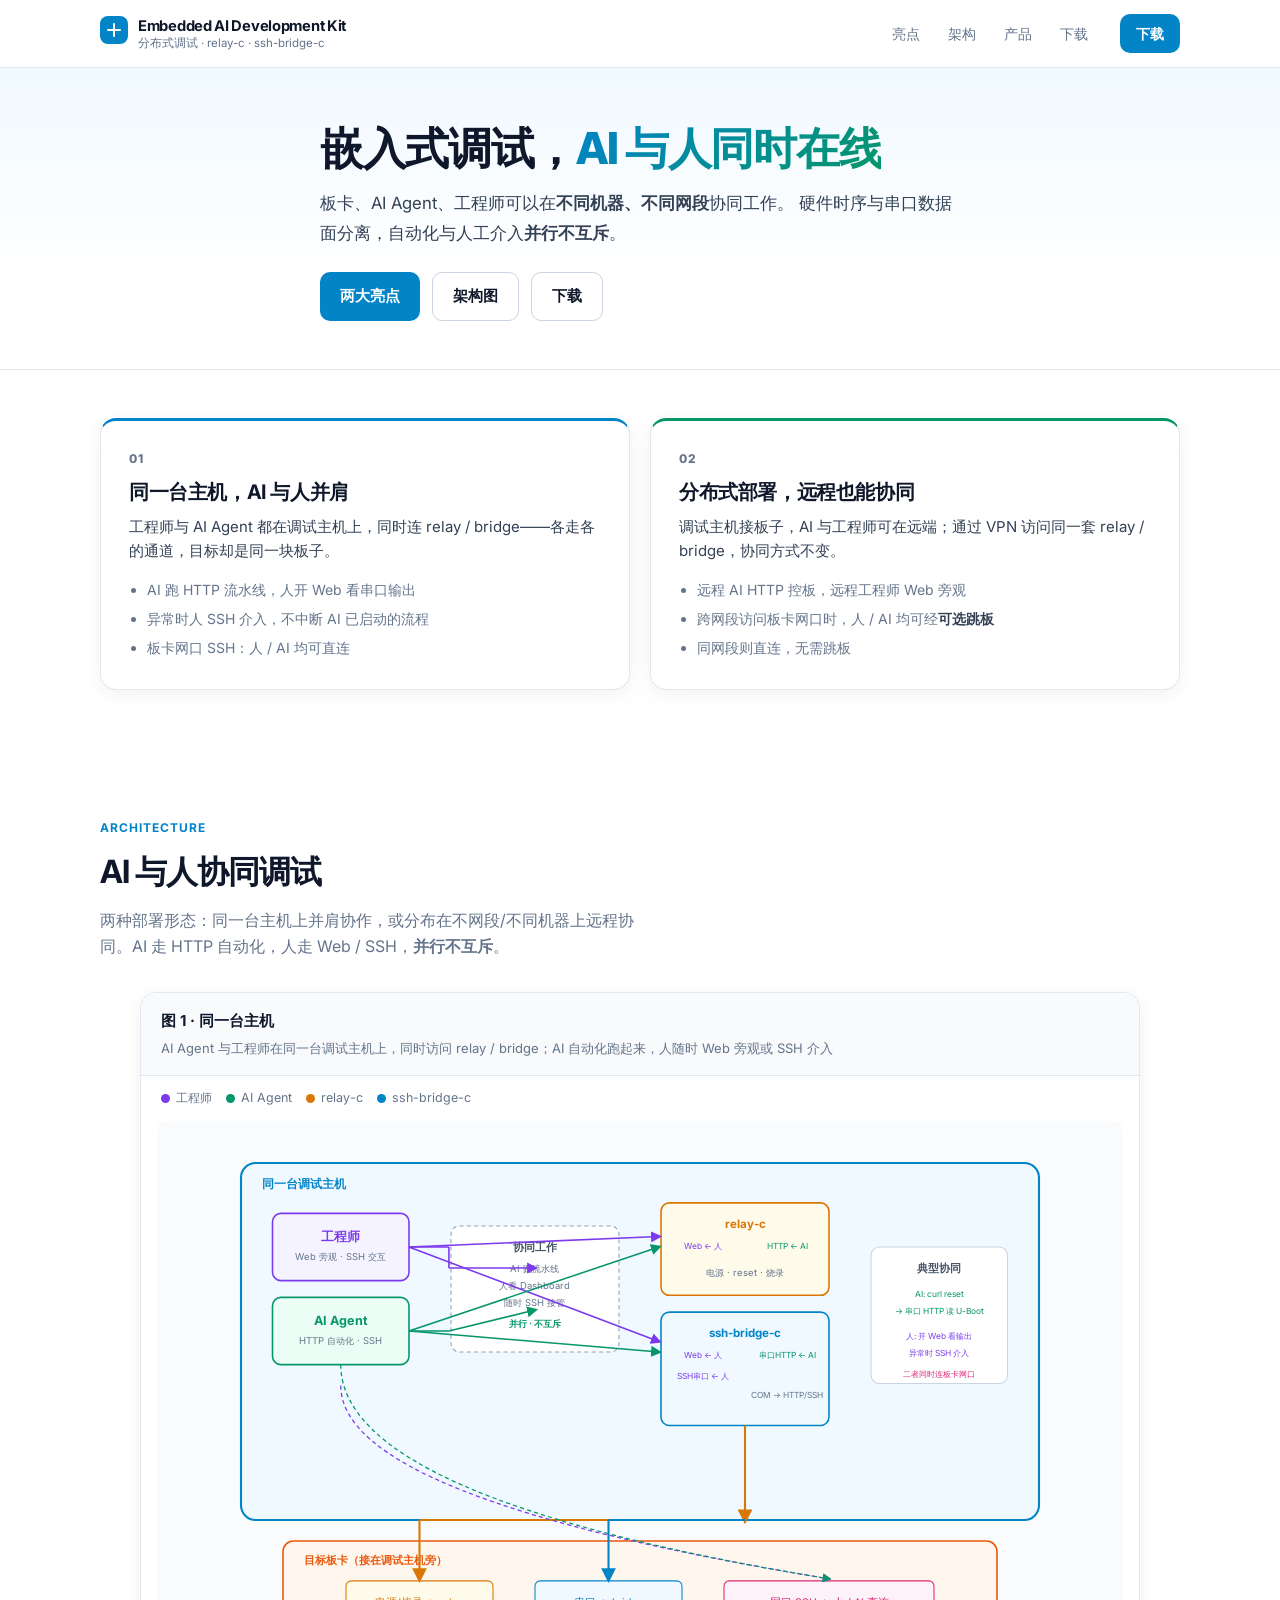
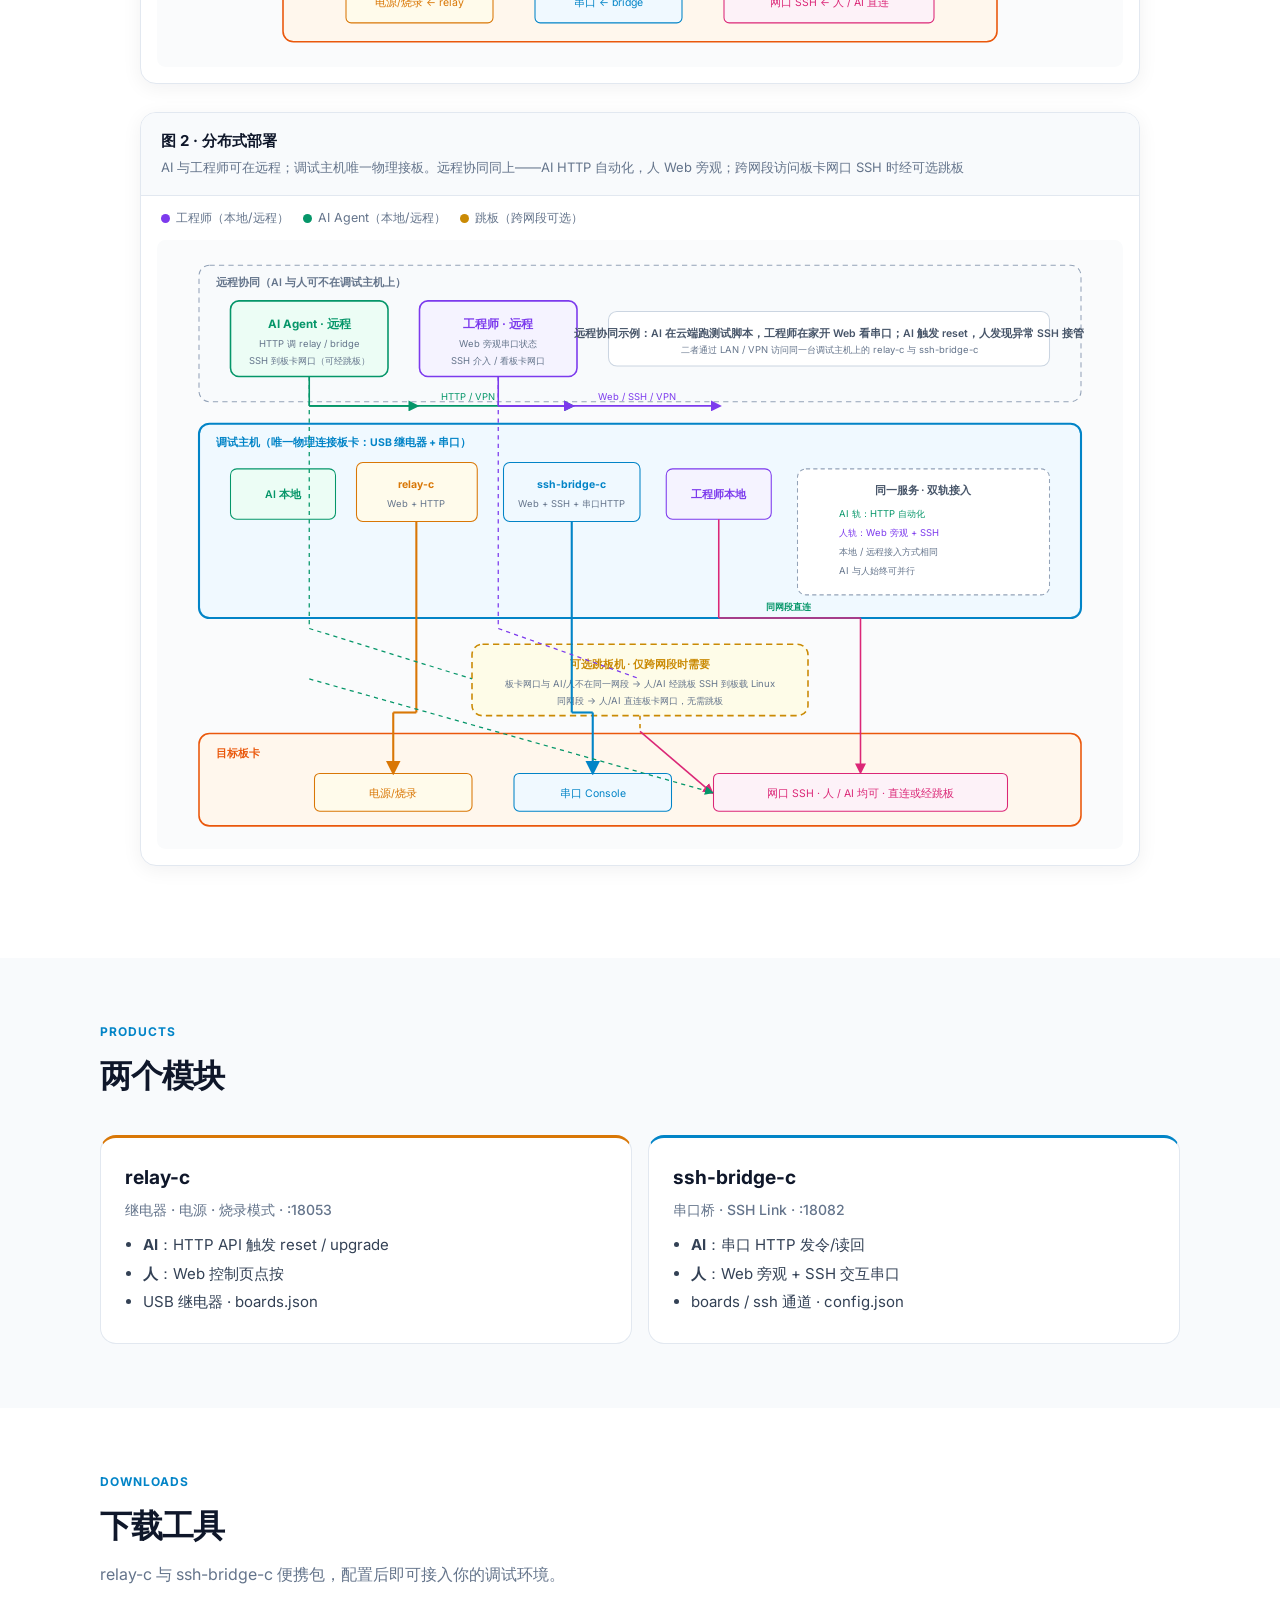
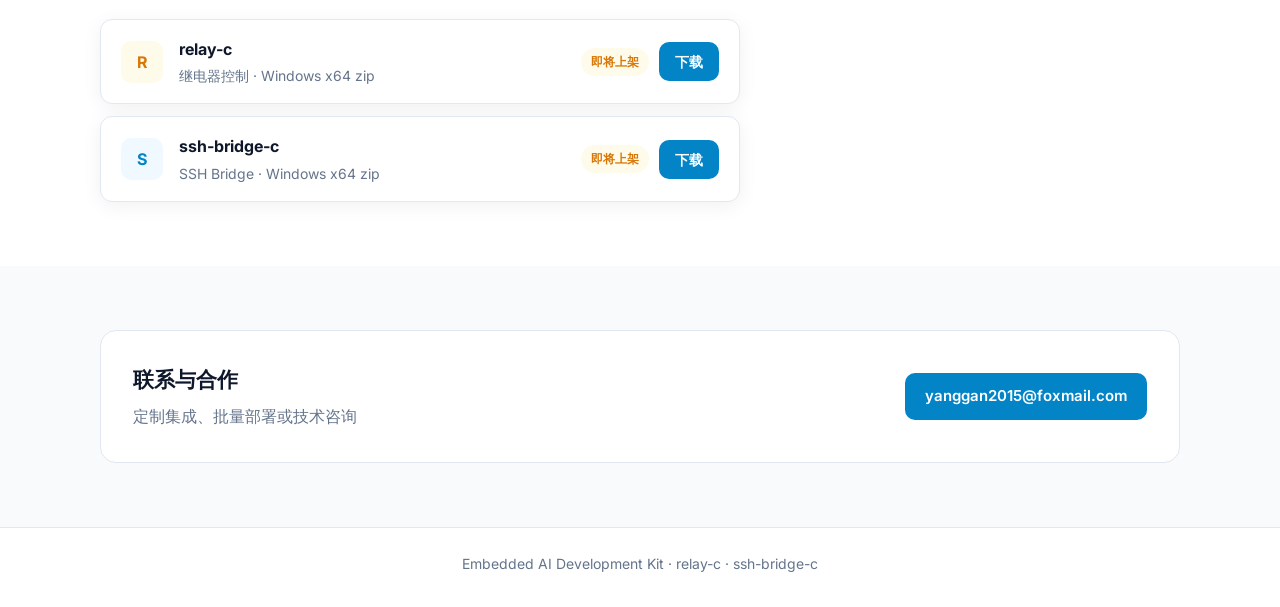
==== commit fdab21c0: "Refocus architecture on same-host vs distributed AI-human collaboration. Co-authored-by: Cursor <cur" ====
--- a/index.html
+++ b/index.html
@@ -54,22 +54,22 @@
         <div class="highlight-grid">
           <article class="highlight-card">
             <span class="highlight-num">01</span>
-            <h2>人机双轨，各走各的路</h2>
-            <p class="highlight-lead">同一套服务，为 AI 和工程师打开不同通道——自动化不牺牲可观测性。</p>
+            <h2>同一台主机，AI 与人并肩</h2>
+            <p class="highlight-lead">工程师与 AI Agent 都在调试主机上，同时连 relay / bridge——各走各的通道，目标却是同一块板子。</p>
             <ul>
-              <li><strong>AI</strong> 走 HTTP：relay 控电源/烧录，bridge 串口发令读回</li>
-              <li><strong>人</strong> 走 Web / SSH：点按、旁观串口状态、交互 Console</li>
-              <li>AI 在跑流水线，工程师随时打开 Dashboard 看执行情况</li>
+              <li>AI 跑 HTTP 流水线，人开 Web 看串口输出</li>
+              <li>异常时人 SSH 介入，不中断 AI 已启动的流程</li>
+              <li>板卡网口 SSH：人 / AI 均可直连</li>
             </ul>
           </article>
           <article class="highlight-card accent">
             <span class="highlight-num">02</span>
-            <h2>真正分布式，不受工位束缚</h2>
-            <p class="highlight-lead">调试主机接板子，AI 可在本地也可在远端；跨网段时经可选跳板到达板卡网口。</p>
+            <h2>分布式部署，远程也能协同</h2>
+            <p class="highlight-lead">调试主机接板子，AI 与工程师可在远端；通过 VPN 访问同一套 relay / bridge，协同方式不变。</p>
             <ul>
-              <li>远程 AI 通过 HTTP 调用调试主机上的 relay / bridge</li>
-              <li>远程工程师 Web 旁观、SSH 介入，与 AI 并行</li>
-              <li>板卡网口 SSH：<strong>人 / AI 均可访问</strong>；同网段直连，跨网段经跳板</li>
+              <li>远程 AI HTTP 控板，远程工程师 Web 旁观</li>
+              <li>跨网段访问板卡网口时，人 / AI 均可经<strong>可选跳板</strong></li>
+              <li>同网段则直连，无需跳板</li>
             </ul>
           </article>
         </div>
@@ -81,271 +81,223 @@
       <div class="wrap">
         <div class="section-head">
           <span class="tag">Architecture</span>
-          <h2>分布式调试架构</h2>
-          <p>HTTP 归 AI 自动化，Web / SSH 归人工；relay 管硬件时序，ssh-bridge 管串口数据面。</p>
-        </div>
-
-        <div class="role-cards">
-          <div class="role-card human">
-            <h3>👤 人工通道</h3>
-            <ul>
-              <li>relay / bridge <strong>Web</strong>：点按、旁观串口状态</li>
-              <li><strong>SSH → 串口</strong>：交互式 Console</li>
-              <li><strong>SSH → 板卡网口</strong>：系统起来后登录（同网段直连，跨网段经跳板）</li>
-            </ul>
-          </div>
-          <div class="role-card ai">
-            <h3>🤖 AI Agent 通道</h3>
-            <ul>
-              <li>relay <strong>HTTP API</strong>：上电、reset、upgrade_mode</li>
-              <li>bridge <strong>串口 HTTP</strong>：发令、读回、闭环</li>
-              <li><strong>SSH → 板卡网口</strong>：自动化部署与验证（可经跳板）</li>
-              <li>Agent 可本地或远程，统一走 HTTP / SSH</li>
-            </ul>
-          </div>
-        </div>
-
-        <!-- 图 1 -->
+          <h2>AI 与人协同调试</h2>
+          <p>两种部署形态：同一台主机上并肩协作，或分布在不网段/不同机器上远程协同。AI 走 HTTP 自动化，人走 Web / SSH，<strong>并行不互斥</strong>。</p>
+        </div>
+
+        <!-- 图 1：同一台主机 -->
         <figure class="diagram">
           <figcaption>
-            <strong>图 1 · 角色与接口</strong>
-            <span>relay 管「电与烧录时序」，bridge 管「串口数据」；HTTP 服务 AI，Web/SSH 服务人；板卡网口 SSH 人/AI 皆可</span>
+            <strong>图 1 · 同一台主机</strong>
+            <span>AI Agent 与工程师在同一台调试主机上，同时访问 relay / bridge；AI 自动化跑起来，人随时 Web 旁观或 SSH 介入</span>
           </figcaption>
           <div class="legend">
-            <span><i class="dot human"></i>人</span>
-            <span><i class="dot ai"></i>AI</span>
+            <span><i class="dot human"></i>工程师</span>
+            <span><i class="dot ai"></i>AI Agent</span>
             <span><i class="dot relay"></i>relay-c</span>
             <span><i class="dot bridge"></i>ssh-bridge-c</span>
           </div>
           <div class="svg-box">
-            <svg viewBox="0 0 920 500" xmlns="http://www.w3.org/2000/svg" role="img" aria-label="角色与接口分工图">
+            <svg viewBox="0 0 920 520" xmlns="http://www.w3.org/2000/svg" role="img" aria-label="同一台主机 AI与人协同">
               <defs>
-                <marker id="mh" markerWidth="7" markerHeight="7" refX="5" refY="3.5" orient="auto"><path d="M0,0 L7,3.5 L0,7 Z" fill="#7c3aed"/></marker>
-                <marker id="ma" markerWidth="7" markerHeight="7" refX="5" refY="3.5" orient="auto"><path d="M0,0 L7,3.5 L0,7 Z" fill="#059669"/></marker>
-                <marker id="mr" markerWidth="7" markerHeight="7" refX="5" refY="3.5" orient="auto"><path d="M0,0 L7,3.5 L0,7 Z" fill="#d97706"/></marker>
-                <marker id="mb" markerWidth="7" markerHeight="7" refX="5" refY="3.5" orient="auto"><path d="M0,0 L7,3.5 L0,7 Z" fill="#0284c7"/></marker>
-                <marker id="mn" markerWidth="7" markerHeight="7" refX="5" refY="3.5" orient="auto"><path d="M0,0 L7,3.5 L0,7 Z" fill="#db2777"/></marker>
+                <marker id="h1" markerWidth="7" markerHeight="7" refX="5" refY="3.5" orient="auto"><path d="M0,0 L7,3.5 L0,7 Z" fill="#7c3aed"/></marker>
+                <marker id="a1" markerWidth="7" markerHeight="7" refX="5" refY="3.5" orient="auto"><path d="M0,0 L7,3.5 L0,7 Z" fill="#059669"/></marker>
+                <marker id="r1" markerWidth="7" markerHeight="7" refX="5" refY="3.5" orient="auto"><path d="M0,0 L7,3.5 L0,7 Z" fill="#d97706"/></marker>
+                <marker id="b1" markerWidth="7" markerHeight="7" refX="5" refY="3.5" orient="auto"><path d="M0,0 L7,3.5 L0,7 Z" fill="#0284c7"/></marker>
+                <marker id="n1" markerWidth="7" markerHeight="7" refX="5" refY="3.5" orient="auto"><path d="M0,0 L7,3.5 L0,7 Z" fill="#db2777"/></marker>
               </defs>
-              <rect width="920" height="500" fill="#fafbfc" rx="8"/>
-              <text x="100" y="36" text-anchor="middle" fill="#64748b" font-size="10" font-weight="600">操作者</text>
-              <rect x="40" y="50" width="120" height="56" rx="8" fill="#f5f3ff" stroke="#7c3aed" stroke-width="1.5"/>
-              <text x="100" y="76" text-anchor="middle" fill="#1e293b" font-size="13" font-weight="600">人</text>
-              <text x="100" y="94" text-anchor="middle" fill="#64748b" font-size="10">Web · SSH</text>
-              <rect x="40" y="130" width="120" height="56" rx="8" fill="#ecfdf5" stroke="#059669" stroke-width="1.5"/>
-              <text x="100" y="156" text-anchor="middle" fill="#1e293b" font-size="13" font-weight="600">AI Agent</text>
-              <text x="100" y="174" text-anchor="middle" fill="#64748b" font-size="10">HTTP · SSH</text>
-
-              <text x="380" y="36" text-anchor="middle" fill="#64748b" font-size="10" font-weight="600">调试主机</text>
-              <rect x="260" y="50" width="240" height="150" rx="10" fill="#fffbeb" stroke="#d97706" stroke-width="1.5"/>
-              <text x="380" y="74" text-anchor="middle" fill="#d97706" font-size="11" font-weight="700">relay-c :18053</text>
-              <rect x="278" y="88" width="90" height="36" rx="5" fill="#f5f3ff" stroke="#7c3aed"/>
-              <text x="323" y="110" text-anchor="middle" fill="#7c3aed" font-size="9" font-weight="600">Web · 人</text>
-              <rect x="382" y="88" width="100" height="36" rx="5" fill="#ecfdf5" stroke="#059669"/>
-              <text x="432" y="110" text-anchor="middle" fill="#059669" font-size="9" font-weight="600">HTTP · AI</text>
-              <text x="380" y="148" text-anchor="middle" fill="#64748b" font-size="9">电源 · reset · 烧录模式</text>
-              <text x="380" y="164" text-anchor="middle" fill="#64748b" font-size="9">→ USB 继电器</text>
-
-              <rect x="260" y="220" width="240" height="190" rx="10" fill="#f0f9ff" stroke="#0284c7" stroke-width="1.5"/>
-              <text x="380" y="244" text-anchor="middle" fill="#0284c7" font-size="11" font-weight="700">ssh-bridge-c :18082</text>
-              <rect x="278" y="258" width="90" height="34" rx="5" fill="#f5f3ff" stroke="#7c3aed"/>
-              <text x="323" y="278" text-anchor="middle" fill="#7c3aed" font-size="9" font-weight="600">Web · 旁观</text>
-              <rect x="278" y="300" width="90" height="34" rx="5" fill="#f5f3ff" stroke="#7c3aed"/>
-              <text x="323" y="320" text-anchor="middle" fill="#7c3aed" font-size="9" font-weight="600">SSH · 串口</text>
-              <rect x="382" y="258" width="100" height="76" rx="5" fill="#ecfdf5" stroke="#059669"/>
-              <text x="432" y="284" text-anchor="middle" fill="#059669" font-size="9" font-weight="600">串口 HTTP</text>
-              <text x="432" y="300" text-anchor="middle" fill="#64748b" font-size="8">AI · 发令/读回</text>
-              <text x="432" y="316" text-anchor="middle" fill="#64748b" font-size="8">COM → HTTP</text>
-              <text x="380" y="368" text-anchor="middle" fill="#64748b" font-size="9">→ 板卡串口 Console</text>
-
-              <text x="720" y="36" text-anchor="middle" fill="#64748b" font-size="10" font-weight="600">板卡</text>
-              <rect x="620" y="70" width="200" height="80" rx="8" fill="#fff7ed" stroke="#ea580c" stroke-width="1.5"/>
-              <text x="720" y="100" text-anchor="middle" fill="#ea580c" font-size="12" font-weight="600">目标板卡</text>
-              <text x="720" y="120" text-anchor="middle" fill="#64748b" font-size="10">电源 · 串口 · 网口</text>
-              <rect x="640" y="170" width="75" height="40" rx="5" fill="#fffbeb" stroke="#d97706"/>
-              <text x="677" y="194" text-anchor="middle" fill="#d97706" font-size="9">继电器</text>
-              <rect x="640" y="230" width="75" height="40" rx="5" fill="#f0f9ff" stroke="#0284c7"/>
-              <text x="677" y="254" text-anchor="middle" fill="#0284c7" font-size="9">串口</text>
-              <rect x="640" y="290" width="75" height="40" rx="5" fill="#fdf2f8" stroke="#db2777"/>
-              <text x="677" y="308" text-anchor="middle" fill="#db2777" font-size="9">网口</text>
-              <text x="677" y="322" text-anchor="middle" fill="#64748b" font-size="8">SSH</text>
-
-              <line x1="160" y1="78" x2="276" y2="106" stroke="#7c3aed" stroke-width="1.5" marker-end="url(#mh)"/>
-              <line x1="160" y1="78" x2="200" y2="78" stroke="#7c3aed" stroke-width="1.5"/>
-              <line x1="200" y1="78" x2="200" y2="278" stroke="#7c3aed" stroke-width="1.5"/>
-              <line x1="200" y1="278" x2="276" y2="278" stroke="#7c3aed" stroke-width="1.5" marker-end="url(#mh)"/>
-              <line x1="200" y1="78" x2="200" y2="317" stroke="#7c3aed" stroke-width="1.5"/>
-              <line x1="200" y1="317" x2="276" y2="317" stroke="#7c3aed" stroke-width="1.5" marker-end="url(#mh)"/>
-
-              <line x1="160" y1="158" x2="220" y2="158" stroke="#059669" stroke-width="1.5"/>
-              <line x1="220" y1="158" x2="220" y2="106" stroke="#059669" stroke-width="1.5"/>
-              <line x1="220" y1="106" x2="380" y2="106" stroke="#059669" stroke-width="1.5" marker-end="url(#ma)"/>
-              <line x1="220" y1="158" x2="220" y2="296" stroke="#059669" stroke-width="1.5"/>
-              <line x1="220" y1="296" x2="380" y2="296" stroke="#059669" stroke-width="1.5" marker-end="url(#ma)"/>
-
-              <line x1="500" y1="160" x2="638" y2="190" stroke="#d97706" stroke-width="2" marker-end="url(#mr)"/>
-              <line x1="500" y1="340" x2="638" y2="250" stroke="#0284c7" stroke-width="2" marker-end="url(#mb)"/>
-
-              <path d="M 160 78 Q 160 400 638 310" fill="none" stroke="#7c3aed" stroke-width="1.2" stroke-dasharray="5 4" marker-end="url(#mh)"/>
-              <path d="M 160 158 Q 160 420 638 310" fill="none" stroke="#059669" stroke-width="1.2" stroke-dasharray="5 4" marker-end="url(#ma)"/>
-              <text x="400" y="468" text-anchor="middle" fill="#64748b" font-size="10">虚线：人 / AI → 板卡网口 SSH · 同网段直连 · 跨网段经可选跳板（见图 2）</text>
+              <rect width="920" height="520" fill="#fafbfc" rx="8"/>
+
+              <!-- Host boundary -->
+              <rect x="80" y="40" width="760" height="340" rx="14" fill="#f0f9ff" stroke="#0284c7" stroke-width="2"/>
+              <text x="100" y="64" fill="#0284c7" font-size="11" font-weight="700">同一台调试主机</text>
+
+              <!-- Human + AI on same host -->
+              <rect x="110" y="88" width="130" height="64" rx="8" fill="#f5f3ff" stroke="#7c3aed" stroke-width="1.5"/>
+              <text x="175" y="114" text-anchor="middle" fill="#7c3aed" font-size="12" font-weight="700">工程师</text>
+              <text x="175" y="132" text-anchor="middle" fill="#64748b" font-size="9">Web 旁观 · SSH 交互</text>
+
+              <rect x="110" y="168" width="130" height="64" rx="8" fill="#ecfdf5" stroke="#059669" stroke-width="1.5"/>
+              <text x="175" y="194" text-anchor="middle" fill="#059669" font-size="12" font-weight="700">AI Agent</text>
+              <text x="175" y="212" text-anchor="middle" fill="#64748b" font-size="9">HTTP 自动化 · SSH</text>
+
+              <!-- Collaboration band -->
+              <rect x="280" y="100" width="160" height="120" rx="8" fill="#fff" stroke="#94a3b8" stroke-dasharray="4 3"/>
+              <text x="360" y="124" text-anchor="middle" fill="#475569" font-size="10" font-weight="700">协同工作</text>
+              <text x="360" y="144" text-anchor="middle" fill="#64748b" font-size="9">AI 跑流水线</text>
+              <text x="360" y="160" text-anchor="middle" fill="#64748b" font-size="9">人看 Dashboard</text>
+              <text x="360" y="176" text-anchor="middle" fill="#64748b" font-size="9">随时 SSH 接管</text>
+              <text x="360" y="196" text-anchor="middle" fill="#059669" font-size="9" font-weight="600">并行 · 不互斥</text>
+
+              <!-- Services -->
+              <rect x="480" y="78" width="160" height="88" rx="8" fill="#fffbeb" stroke="#d97706" stroke-width="1.5"/>
+              <text x="560" y="102" text-anchor="middle" fill="#d97706" font-size="11" font-weight="700">relay-c</text>
+              <text x="520" y="122" text-anchor="middle" fill="#7c3aed" font-size="8">Web ← 人</text>
+              <text x="600" y="122" text-anchor="middle" fill="#059669" font-size="8">HTTP ← AI</text>
+              <text x="560" y="148" text-anchor="middle" fill="#64748b" font-size="9">电源 · reset · 烧录</text>
+
+              <rect x="480" y="182" width="160" height="108" rx="8" fill="#f0f9ff" stroke="#0284c7" stroke-width="1.5"/>
+              <text x="560" y="206" text-anchor="middle" fill="#0284c7" font-size="11" font-weight="700">ssh-bridge-c</text>
+              <text x="520" y="226" text-anchor="middle" fill="#7c3aed" font-size="8">Web ← 人</text>
+              <text x="600" y="226" text-anchor="middle" fill="#059669" font-size="8">串口HTTP ← AI</text>
+              <text x="520" y="246" text-anchor="middle" fill="#7c3aed" font-size="8">SSH串口 ← 人</text>
+              <text x="600" y="264" text-anchor="middle" fill="#64748b" font-size="8">COM → HTTP/SSH</text>
+
+              <rect x="680" y="120" width="130" height="130" rx="8" fill="#fff" stroke="#cbd5e1"/>
+              <text x="745" y="144" text-anchor="middle" fill="#475569" font-size="10" font-weight="700">典型协同</text>
+              <text x="745" y="168" text-anchor="middle" fill="#059669" font-size="8">AI: curl reset</text>
+              <text x="745" y="184" text-anchor="middle" fill="#059669" font-size="8">→ 串口 HTTP 读 U-Boot</text>
+              <text x="745" y="208" text-anchor="middle" fill="#7c3aed" font-size="8">人: 开 Web 看输出</text>
+              <text x="745" y="224" text-anchor="middle" fill="#7c3aed" font-size="8">异常时 SSH 介入</text>
+              <text x="745" y="244" text-anchor="middle" fill="#db2777" font-size="8">二者同时连板卡网口</text>
+
+              <!-- Human lines -->
+              <line x1="240" y1="120" x2="278" y2="120" stroke="#7c3aed" stroke-width="1.5"/>
+              <line x1="278" y1="120" x2="278" y2="140" stroke="#7c3aed" stroke-width="1.5"/>
+              <line x1="278" y1="140" x2="360" y2="140" stroke="#7c3aed" stroke-width="1.5" marker-end="url(#h1)"/>
+              <line x1="240" y1="120" x2="478" y2="110" stroke="#7c3aed" stroke-width="1.5" marker-end="url(#h1)"/>
+              <line x1="240" y1="120" x2="478" y2="210" stroke="#7c3aed" stroke-width="1.5" marker-end="url(#h1)"/>
+
+              <!-- AI lines -->
+              <line x1="240" y1="200" x2="278" y2="200" stroke="#059669" stroke-width="1.5"/>
+              <line x1="278" y1="200" x2="360" y2="180" stroke="#059669" stroke-width="1.5" marker-end="url(#a1)"/>
+              <line x1="240" y1="200" x2="478" y2="120" stroke="#059669" stroke-width="1.5" marker-end="url(#a1)"/>
+              <line x1="240" y1="200" x2="478" y2="220" stroke="#059669" stroke-width="1.5" marker-end="url(#a1)"/>
+
+              <!-- Board zone -->
+              <rect x="120" y="400" width="680" height="96" rx="10" fill="#fff7ed" stroke="#ea580c" stroke-width="1.5"/>
+              <text x="140" y="422" fill="#ea580c" font-size="10" font-weight="600">目标板卡（接在调试主机旁）</text>
+              <rect x="180" y="438" width="140" height="40" rx="5" fill="#fffbeb" stroke="#d97706"/>
+              <text x="250" y="462" text-anchor="middle" fill="#d97706" font-size="10">电源/烧录 ← relay</text>
+              <rect x="360" y="438" width="140" height="40" rx="5" fill="#f0f9ff" stroke="#0284c7"/>
+              <text x="430" y="462" text-anchor="middle" fill="#0284c7" font-size="10">串口 ← bridge</text>
+              <rect x="540" y="438" width="200" height="40" rx="5" fill="#fdf2f8" stroke="#db2777"/>
+              <text x="640" y="462" text-anchor="middle" fill="#db2777" font-size="10">网口 SSH ← 人 / AI 直连</text>
+
+              <line x1="560" y1="290" x2="560" y2="380" stroke="#d97706" stroke-width="2" marker-end="url(#r1)"/>
+              <line x1="560" y1="380" x2="250" y2="380" stroke="#d97706" stroke-width="2"/>
+              <line x1="250" y1="380" x2="250" y2="436" stroke="#d97706" stroke-width="2" marker-end="url(#r1)"/>
+              <line x1="560" y1="380" x2="430" y2="380" stroke="#0284c7" stroke-width="2"/>
+              <line x1="430" y1="380" x2="430" y2="436" stroke="#0284c7" stroke-width="2" marker-end="url(#b1)"/>
+              <path d="M 175 252 Q 175 360 640 436" fill="none" stroke="#7c3aed" stroke-width="1.2" stroke-dasharray="4 3" marker-end="url(#h1)"/>
+              <path d="M 175 232 Q 175 360 640 436" fill="none" stroke="#059669" stroke-width="1.2" stroke-dasharray="4 3" marker-end="url(#a1)"/>
             </svg>
           </div>
         </figure>
 
-        <!-- 图 2 -->
+        <!-- 图 2：分布式 -->
         <figure class="diagram">
           <figcaption>
-            <strong>图 2 · 分布式拓扑</strong>
-            <span>调试主机物理接板；AI 与人可本地可远程。同网段直连板卡网口 SSH，跨网段才需要跳板机（可选）</span>
+            <strong>图 2 · 分布式部署</strong>
+            <span>AI 与工程师可在远程；调试主机唯一物理接板。远程协同同上——AI HTTP 自动化，人 Web 旁观；跨网段访问板卡网口 SSH 时经可选跳板</span>
           </figcaption>
           <div class="legend">
-            <span><i class="dot ai"></i>AI（本地/远程）</span>
-            <span><i class="dot human"></i>人（本地/远程）</span>
-            <span><i class="dot jump"></i>可选跳板</span>
+            <span><i class="dot human"></i>工程师（本地/远程）</span>
+            <span><i class="dot ai"></i>AI Agent（本地/远程）</span>
+            <span><i class="dot jump"></i>跳板（跨网段可选）</span>
           </div>
           <div class="svg-box">
-            <svg viewBox="0 0 920 560" xmlns="http://www.w3.org/2000/svg" role="img" aria-label="分布式拓扑图">
-              <rect width="920" height="560" fill="#fafbfc" rx="8"/>
-              <!-- Remote zone -->
-              <rect x="40" y="24" width="840" height="120" rx="10" fill="#f8fafc" stroke="#cbd5e1" stroke-dasharray="5 4"/>
-              <text x="56" y="44" fill="#64748b" font-size="10" font-weight="600">远程（可选）</text>
-              <rect x="70" y="58" width="130" height="58" rx="8" fill="#ecfdf5" stroke="#059669"/>
-              <text x="135" y="82" text-anchor="middle" fill="#059669" font-size="11" font-weight="600">AI Agent</text>
-              <text x="135" y="98" text-anchor="middle" fill="#64748b" font-size="9">远程服务器</text>
-              <rect x="240" y="58" width="130" height="58" rx="8" fill="#f5f3ff" stroke="#7c3aed"/>
-              <text x="305" y="82" text-anchor="middle" fill="#7c3aed" font-size="11" font-weight="600">工程师</text>
-              <text x="305" y="98" text-anchor="middle" fill="#64748b" font-size="9">远程办公</text>
+            <svg viewBox="0 0 920 580" xmlns="http://www.w3.org/2000/svg" role="img" aria-label="分布式 AI与人协同">
+              <defs>
+                <marker id="h2" markerWidth="7" markerHeight="7" refX="5" refY="3.5" orient="auto"><path d="M0,0 L7,3.5 L0,7 Z" fill="#7c3aed"/></marker>
+                <marker id="a2" markerWidth="7" markerHeight="7" refX="5" refY="3.5" orient="auto"><path d="M0,0 L7,3.5 L0,7 Z" fill="#059669"/></marker>
+                <marker id="r2" markerWidth="7" markerHeight="7" refX="5" refY="3.5" orient="auto"><path d="M0,0 L7,3.5 L0,7 Z" fill="#d97706"/></marker>
+                <marker id="b2" markerWidth="7" markerHeight="7" refX="5" refY="3.5" orient="auto"><path d="M0,0 L7,3.5 L0,7 Z" fill="#0284c7"/></marker>
+                <marker id="n2" markerWidth="7" markerHeight="7" refX="5" refY="3.5" orient="auto"><path d="M0,0 L7,3.5 L0,7 Z" fill="#db2777"/></marker>
+              </defs>
+              <rect width="920" height="580" fill="#fafbfc" rx="8"/>
+
+              <!-- Remote collaboration zone -->
+              <rect x="40" y="24" width="840" height="130" rx="10" fill="#f8fafc" stroke="#94a3b8" stroke-dasharray="5 4"/>
+              <text x="56" y="44" fill="#64748b" font-size="10" font-weight="600">远程协同（AI 与人可不在调试主机上）</text>
+
+              <rect x="70" y="58" width="150" height="72" rx="8" fill="#ecfdf5" stroke="#059669" stroke-width="1.5"/>
+              <text x="145" y="84" text-anchor="middle" fill="#059669" font-size="11" font-weight="700">AI Agent · 远程</text>
+              <text x="145" y="102" text-anchor="middle" fill="#64748b" font-size="9">HTTP 调 relay / bridge</text>
+              <text x="145" y="118" text-anchor="middle" fill="#64748b" font-size="9">SSH 到板卡网口（可经跳板）</text>
+
+              <rect x="250" y="58" width="150" height="72" rx="8" fill="#f5f3ff" stroke="#7c3aed" stroke-width="1.5"/>
+              <text x="325" y="84" text-anchor="middle" fill="#7c3aed" font-size="11" font-weight="700">工程师 · 远程</text>
+              <text x="325" y="102" text-anchor="middle" fill="#64748b" font-size="9">Web 旁观串口状态</text>
+              <text x="325" y="118" text-anchor="middle" fill="#64748b" font-size="9">SSH 介入 / 看板卡网口</text>
+
+              <rect x="430" y="68" width="420" height="52" rx="8" fill="#fff" stroke="#cbd5e1"/>
+              <text x="640" y="92" text-anchor="middle" fill="#475569" font-size="10" font-weight="600">远程协同示例：AI 在云端跑测试脚本，工程师在家开 Web 看串口；AI 触发 reset，人发现异常 SSH 接管</text>
+              <text x="640" y="108" text-anchor="middle" fill="#64748b" font-size="9">二者通过 LAN / VPN 访问同一台调试主机上的 relay-c 与 ssh-bridge-c</text>
 
               <!-- Debug host -->
-              <rect x="40" y="168" width="840" height="170" rx="10" fill="#f0f9ff" stroke="#0284c7" stroke-width="1.5"/>
-              <text x="56" y="188" fill="#0284c7" font-size="10" font-weight="600">调试主机 · Windows（USB 继电器 + 串口接板）</text>
-              <rect x="70" y="210" width="110" height="48" rx="6" fill="#ecfdf5" stroke="#059669"/>
-              <text x="125" y="238" text-anchor="middle" fill="#059669" font-size="10" font-weight="600">AI 本地</text>
-              <rect x="210" y="204" width="120" height="56" rx="6" fill="#fffbeb" stroke="#d97706"/>
-              <text x="270" y="228" text-anchor="middle" fill="#d97706" font-size="10" font-weight="700">relay-c</text>
-              <text x="270" y="246" text-anchor="middle" fill="#64748b" font-size="9">:18053</text>
-              <rect x="360" y="204" width="140" height="56" rx="6" fill="#f0f9ff" stroke="#0284c7"/>
-              <text x="430" y="228" text-anchor="middle" fill="#0284c7" font-size="10" font-weight="700">ssh-bridge-c</text>
-              <text x="430" y="246" text-anchor="middle" fill="#64748b" font-size="9">:18082</text>
-              <rect x="530" y="210" width="110" height="48" rx="6" fill="#f5f3ff" stroke="#7c3aed"/>
-              <text x="585" y="238" text-anchor="middle" fill="#7c3aed" font-size="10" font-weight="600">工程师现场</text>
-              <rect x="680" y="210" width="100" height="48" rx="6" fill="#fff7ed" stroke="#ea580c"/>
-              <text x="730" y="238" text-anchor="middle" fill="#ea580c" font-size="10">USB 继电器</text>
+              <rect x="40" y="175" width="840" height="185" rx="10" fill="#f0f9ff" stroke="#0284c7" stroke-width="2"/>
+              <text x="56" y="196" fill="#0284c7" font-size="10" font-weight="700">调试主机（唯一物理连接板卡：USB 继电器 + 串口）</text>
+
+              <rect x="70" y="218" width="100" height="48" rx="6" fill="#ecfdf5" stroke="#059669"/>
+              <text x="120" y="246" text-anchor="middle" fill="#059669" font-size="10" font-weight="600">AI 本地</text>
+
+              <rect x="190" y="212" width="115" height="56" rx="6" fill="#fffbeb" stroke="#d97706"/>
+              <text x="247" y="236" text-anchor="middle" fill="#d97706" font-size="10" font-weight="700">relay-c</text>
+              <text x="247" y="254" text-anchor="middle" fill="#64748b" font-size="9">Web + HTTP</text>
+
+              <rect x="330" y="212" width="130" height="56" rx="6" fill="#f0f9ff" stroke="#0284c7"/>
+              <text x="395" y="236" text-anchor="middle" fill="#0284c7" font-size="10" font-weight="700">ssh-bridge-c</text>
+              <text x="395" y="254" text-anchor="middle" fill="#64748b" font-size="9">Web + SSH + 串口HTTP</text>
+
+              <rect x="485" y="218" width="100" height="48" rx="6" fill="#f5f3ff" stroke="#7c3aed"/>
+              <text x="535" y="246" text-anchor="middle" fill="#7c3aed" font-size="10" font-weight="600">工程师本地</text>
+
+              <rect x="610" y="218" width="240" height="120" rx="8" fill="#fff" stroke="#94a3b8" stroke-dasharray="4 3"/>
+              <text x="730" y="242" text-anchor="middle" fill="#475569" font-size="10" font-weight="700">同一服务 · 双轨接入</text>
+              <text x="650" y="264" fill="#059669" font-size="9">AI 轨：HTTP 自动化</text>
+              <text x="650" y="282" fill="#7c3aed" font-size="9">人轨：Web 旁观 + SSH</text>
+              <text x="650" y="300" fill="#64748b" font-size="9">本地 / 远程接入方式相同</text>
+              <text x="650" y="318" fill="#64748b" font-size="9">AI 与人始终可并行</text>
+
+              <!-- Remote to host -->
+              <line x1="145" y1="130" x2="145" y2="158" stroke="#059669" stroke-width="1.5"/>
+              <line x1="145" y1="158" x2="247" y2="158" stroke="#059669" stroke-width="1.5" marker-end="url(#a2)"/>
+              <line x1="145" y1="158" x2="395" y2="158" stroke="#059669" stroke-width="1.5" marker-end="url(#a2)"/>
+              <text x="270" y="152" fill="#059669" font-size="9">HTTP / VPN</text>
+
+              <line x1="325" y1="130" x2="325" y2="158" stroke="#7c3aed" stroke-width="1.5"/>
+              <line x1="325" y1="158" x2="535" y2="158" stroke="#7c3aed" stroke-width="1.5" marker-end="url(#h2)"/>
+              <line x1="325" y1="158" x2="395" y2="158" stroke="#7c3aed" stroke-width="1.5" marker-end="url(#h2)"/>
+              <text x="420" y="152" fill="#7c3aed" font-size="9">Web / SSH / VPN</text>
 
               <!-- Optional jump -->
-              <rect x="340" y="360" width="240" height="72" rx="10" fill="#fefce8" stroke="#ca8a04" stroke-width="1.5" stroke-dasharray="6 4"/>
-              <text x="460" y="384" text-anchor="middle" fill="#ca8a04" font-size="10" font-weight="700">可选跳板机</text>
-              <text x="460" y="402" text-anchor="middle" fill="#64748b" font-size="9">仅跨网段时需要</text>
-              <text x="460" y="418" text-anchor="middle" fill="#64748b" font-size="9">同网段 → 直连板卡网口 SSH</text>
+              <rect x="300" y="385" width="320" height="68" rx="10" fill="#fefce8" stroke="#ca8a04" stroke-width="1.5" stroke-dasharray="6 4"/>
+              <text x="460" y="408" text-anchor="middle" fill="#ca8a04" font-size="10" font-weight="700">可选跳板机 · 仅跨网段时需要</text>
+              <text x="460" y="426" text-anchor="middle" fill="#64748b" font-size="9">板卡网口与 AI/人不在同一网段 → 人/AI 经跳板 SSH 到板载 Linux</text>
+              <text x="460" y="442" text-anchor="middle" fill="#64748b" font-size="9">同网段 → 人/AI 直连板卡网口，无需跳板</text>
 
               <!-- Board -->
-              <rect x="40" y="450" width="840" height="88" rx="10" fill="#fff7ed" stroke="#ea580c" stroke-width="1.5"/>
-              <text x="56" y="472" fill="#ea580c" font-size="10" font-weight="600">目标板卡</text>
-              <rect x="180" y="488" width="150" height="32" rx="5" fill="#fffbeb" stroke="#d97706"/>
-              <text x="255" y="508" text-anchor="middle" fill="#d97706" font-size="10">电源/烧录 ← relay</text>
-              <rect x="380" y="488" width="150" height="32" rx="5" fill="#f0f9ff" stroke="#0284c7"/>
-              <text x="455" y="508" text-anchor="middle" fill="#0284c7" font-size="10">串口 ← bridge</text>
-              <rect x="580" y="488" width="200" height="32" rx="5" fill="#fdf2f8" stroke="#db2777"/>
-              <text x="680" y="508" text-anchor="middle" fill="#db2777" font-size="10">网口 SSH ← 人/AI（直连或经跳板）</text>
-
-              <!-- Remote HTTP -->
-              <line x1="135" y1="116" x2="135" y2="148" stroke="#059669" stroke-width="1.5"/>
-              <line x1="135" y1="148" x2="270" y2="148" stroke="#059669" stroke-width="1.5" marker-end="url(#ma)"/>
-              <line x1="135" y1="148" x2="430" y2="148" stroke="#059669" stroke-width="1.5" marker-end="url(#ma)"/>
-              <text x="290" y="142" fill="#059669" font-size="9">HTTP over LAN/VPN</text>
-
-              <!-- Same segment direct -->
-              <line x1="585" y1="258" x2="585" y2="330" stroke="#db2777" stroke-width="1.5"/>
-              <line x1="585" y1="330" x2="680" y2="330" stroke="#db2777" stroke-width="1.5"/>
-              <line x1="680" y1="330" x2="680" y2="486" stroke="#db2777" stroke-width="1.5" marker-end="url(#mn)"/>
-              <text x="620" y="322" fill="#059669" font-size="9" font-weight="600">同网段 · 直连</text>
-
-              <!-- Cross segment via jump -->
-              <line x1="305" y1="116" x2="305" y2="148" stroke="#7c3aed" stroke-width="1.5"/>
-              <line x1="305" y1="148" x2="460" y2="148" stroke="#7c3aed" stroke-width="1.5"/>
-              <line x1="460" y1="148" x2="460" y2="358" stroke="#ca8a04" stroke-width="1.5" stroke-dasharray="5 4"/>
-              <line x1="460" y1="432" x2="460" y2="470" stroke="#ca8a04" stroke-width="1.5" stroke-dasharray="5 4"/>
-              <line x1="460" y1="470" x2="578" y2="504" stroke="#db2777" stroke-width="1.5" marker-end="url(#mn)"/>
-              <text x="480" y="340" fill="#ca8a04" font-size="9" font-weight="600">跨网段 · 经跳板</text>
-              <rect x="60" y="348" width="200" height="52" rx="6" fill="#ecfdf5" stroke="#059669" stroke-width="1"/>
-              <text x="160" y="368" text-anchor="middle" fill="#059669" font-size="9" font-weight="700">同网段</text>
-              <text x="160" y="384" text-anchor="middle" fill="#64748b" font-size="8">人/AI 直连板卡网口 SSH</text>
-              <rect x="700" y="348" width="200" height="52" rx="6" fill="#fefce8" stroke="#ca8a04" stroke-width="1" stroke-dasharray="4 3"/>
-              <text x="800" y="368" text-anchor="middle" fill="#ca8a04" font-size="9" font-weight="700">跨网段 · 跳板可选</text>
-              <text x="800" y="384" text-anchor="middle" fill="#64748b" font-size="8">人/AI 经跳板到达板卡网口</text>
-
-              <!-- AI to board net via jump -->
-              <line x1="135" y1="116" x2="135" y2="340" stroke="#059669" stroke-width="1.2" stroke-dasharray="4 4"/>
-              <line x1="135" y1="340" x2="340" y2="396" stroke="#059669" stroke-width="1.2" stroke-dasharray="4 4"/>
-              <line x1="340" y1="396" x2="578" y2="504" stroke="#059669" stroke-width="1.2" stroke-dasharray="4 4" marker-end="url(#ma)"/>
-            </svg>
-          </div>
-        </figure>
-
-        <!-- 图 3 -->
-        <figure class="diagram">
-          <figcaption>
-            <strong>图 3 · 协同链路</strong>
-            <span>AI 自动化与人旁观并行；必要时人工 SSH 介入；板卡网口 SSH 人/AI 皆可（跨网段经跳板）</span>
-          </figcaption>
-          <div class="svg-box">
-            <svg viewBox="0 0 920 360" xmlns="http://www.w3.org/2000/svg" role="img" aria-label="协同链路图">
-              <rect width="920" height="360" fill="#fafbfc" rx="8"/>
-              <line x1="60" y1="50" x2="860" y2="50" stroke="#cbd5e1" stroke-width="3"/>
-              <text x="60" y="32" fill="#64748b" font-size="10" font-weight="600">时间 →</text>
-
-              <circle cx="110" cy="50" r="13" fill="#059669"/><text x="110" y="55" text-anchor="middle" fill="#fff" font-size="10" font-weight="700">1</text>
-              <rect x="60" y="72" width="100" height="68" rx="6" fill="#fffbeb" stroke="#d97706"/>
-              <text x="110" y="92" text-anchor="middle" fill="#059669" font-size="9" font-weight="700">AI</text>
-              <text x="110" y="108" text-anchor="middle" fill="#64748b" font-size="9">relay HTTP</text>
-              <text x="110" y="124" text-anchor="middle" fill="#64748b" font-size="8">上电 / reset</text>
-
-              <circle cx="250" cy="50" r="13" fill="#059669"/><text x="250" y="55" text-anchor="middle" fill="#fff" font-size="10" font-weight="700">2</text>
-              <rect x="200" y="72" width="100" height="68" rx="6" fill="#f0f9ff" stroke="#0284c7"/>
-              <text x="250" y="92" text-anchor="middle" fill="#059669" font-size="9" font-weight="700">AI</text>
-              <text x="250" y="108" text-anchor="middle" fill="#64748b" font-size="9">串口 HTTP</text>
-              <text x="250" y="124" text-anchor="middle" fill="#64748b" font-size="8">发令 / 读回</text>
-
-              <circle cx="390" cy="50" r="13" fill="#7c3aed"/><text x="390" y="55" text-anchor="middle" fill="#fff" font-size="10" font-weight="700">3</text>
-              <rect x="340" y="72" width="100" height="68" rx="6" fill="#f5f3ff" stroke="#7c3aed"/>
-              <text x="390" y="92" text-anchor="middle" fill="#7c3aed" font-size="9" font-weight="700">人 · 旁观</text>
-              <text x="390" y="108" text-anchor="middle" fill="#64748b" font-size="9">Web 看串口</text>
-              <text x="390" y="124" text-anchor="middle" fill="#64748b" font-size="8">与 AI 并行</text>
-
-              <circle cx="530" cy="50" r="13" fill="#059669"/><text x="530" y="55" text-anchor="middle" fill="#fff" font-size="10" font-weight="700">4</text>
-              <rect x="480" y="72" width="100" height="68" rx="6" fill="#fffbeb" stroke="#d97706"/>
-              <text x="530" y="92" text-anchor="middle" fill="#059669" font-size="9" font-weight="700">AI</text>
-              <text x="530" y="108" text-anchor="middle" fill="#64748b" font-size="9">upgrade_mode</text>
-              <text x="530" y="124" text-anchor="middle" fill="#64748b" font-size="8">进烧录</text>
-
-              <circle cx="670" cy="50" r="13" fill="#7c3aed"/><text x="670" y="55" text-anchor="middle" fill="#fff" font-size="10" font-weight="700">5</text>
-              <rect x="620" y="72" width="100" height="68" rx="6" fill="#f5f3ff" stroke="#7c3aed"/>
-              <text x="670" y="92" text-anchor="middle" fill="#7c3aed" font-size="9" font-weight="700">人 · 介入</text>
-              <text x="670" y="108" text-anchor="middle" fill="#64748b" font-size="9">SSH 串口</text>
-              <text x="670" y="124" text-anchor="middle" fill="#64748b" font-size="8">可选</text>
-
-              <circle cx="810" cy="50" r="13" fill="#db2777"/><text x="810" y="55" text-anchor="middle" fill="#fff" font-size="10" font-weight="700">6</text>
-              <rect x="760" y="72" width="100" height="68" rx="6" fill="#fdf2f8" stroke="#db2777"/>
-              <text x="810" y="92" text-anchor="middle" fill="#db2777" font-size="9" font-weight="700">板卡网口</text>
-              <text x="810" y="108" text-anchor="middle" fill="#64748b" font-size="9">人 / AI · SSH</text>
-              <text x="810" y="124" text-anchor="middle" fill="#64748b" font-size="8">跨网段经跳板</text>
-
-              <line x1="123" y1="50" x2="237" y2="50" stroke="#94a3b8" stroke-width="2" marker-end="url(#mh)"/>
-              <line x1="263" y1="50" x2="377" y2="50" stroke="#94a3b8" stroke-width="2"/>
-              <line x1="403" y1="50" x2="517" y2="50" stroke="#94a3b8" stroke-width="2"/>
-              <line x1="543" y1="50" x2="657" y2="50" stroke="#94a3b8" stroke-width="2"/>
-              <line x1="683" y1="50" x2="797" y2="50" stroke="#94a3b8" stroke-width="2"/>
-
-              <rect x="60" y="180" width="800" height="150" rx="10" fill="#fff" stroke="#e2e8f0"/>
-              <text x="80" y="204" fill="#64748b" font-size="10" font-weight="600">双轨并行</text>
-              <rect x="80" y="220" width="360" height="90" rx="8" fill="#ecfdf5" stroke="#059669"/>
-              <text x="260" y="244" text-anchor="middle" fill="#059669" font-size="11" font-weight="700">AI 轨道</text>
-              <text x="100" y="266" fill="#64748b" font-size="10">relay HTTP · bridge 串口 HTTP · 板卡网口 SSH（AI）</text>
-              <text x="100" y="284" fill="#64748b" font-size="10">本地或远程 Agent；跨网段 HTTP / SSH 经 VPN 或跳板</text>
-              <rect x="460" y="220" width="380" height="90" rx="8" fill="#f5f3ff" stroke="#7c3aed"/>
-              <text x="650" y="244" text-anchor="middle" fill="#7c3aed" font-size="11" font-weight="700">人工轨道</text>
-              <text x="480" y="266" fill="#64748b" font-size="10">Web 旁观 · SSH 交互串口 · 板卡网口 SSH（人）</text>
-              <text x="480" y="284" fill="#64748b" font-size="10">随时介入，不阻塞 AI；跳板仅跨网段时需要</text>
+              <rect x="40" y="470" width="840" height="88" rx="10" fill="#fff7ed" stroke="#ea580c" stroke-width="1.5"/>
+              <text x="56" y="492" fill="#ea580c" font-size="10" font-weight="600">目标板卡</text>
+              <rect x="150" y="508" width="150" height="36" rx="5" fill="#fffbeb" stroke="#d97706"/>
+              <text x="225" y="530" text-anchor="middle" fill="#d97706" font-size="10">电源/烧录</text>
+              <rect x="340" y="508" width="150" height="36" rx="5" fill="#f0f9ff" stroke="#0284c7"/>
+              <text x="415" y="530" text-anchor="middle" fill="#0284c7" font-size="10">串口 Console</text>
+              <rect x="530" y="508" width="280" height="36" rx="5" fill="#fdf2f8" stroke="#db2777"/>
+              <text x="670" y="530" text-anchor="middle" fill="#db2777" font-size="10">网口 SSH · 人 / AI 均可 · 直连或经跳板</text>
+
+              <line x1="247" y1="268" x2="247" y2="450" stroke="#d97706" stroke-width="2"/>
+              <line x1="247" y1="450" x2="225" y2="450" stroke="#d97706" stroke-width="2"/>
+              <line x1="225" y1="450" x2="225" y2="506" stroke="#d97706" stroke-width="2" marker-end="url(#r2)"/>
+              <line x1="395" y1="268" x2="395" y2="450" stroke="#0284c7" stroke-width="2"/>
+              <line x1="395" y1="450" x2="415" y2="450" stroke="#0284c7" stroke-width="2"/>
+              <line x1="415" y1="450" x2="415" y2="506" stroke="#0284c7" stroke-width="2" marker-end="url(#b2)"/>
+
+              <!-- Direct path same segment -->
+              <line x1="535" y1="266" x2="535" y2="360" stroke="#db2777" stroke-width="1.5"/>
+              <line x1="535" y1="360" x2="670" y2="360" stroke="#db2777" stroke-width="1.5"/>
+              <line x1="670" y1="360" x2="670" y2="506" stroke="#db2777" stroke-width="1.5" marker-end="url(#n2)"/>
+              <text x="580" y="352" fill="#059669" font-size="9" font-weight="600">同网段直连</text>
+
+              <!-- Cross segment via jump - AI and human -->
+              <line x1="145" y1="130" x2="145" y2="370" stroke="#059669" stroke-width="1.2" stroke-dasharray="4 4"/>
+              <line x1="145" y1="370" x2="300" y2="418" stroke="#059669" stroke-width="1.2" stroke-dasharray="4 4"/>
+              <line x1="325" y1="130" x2="325" y2="370" stroke="#7c3aed" stroke-width="1.2" stroke-dasharray="4 4"/>
+              <line x1="325" y1="370" x2="460" y2="418" stroke="#7c3aed" stroke-width="1.2" stroke-dasharray="4 4"/>
+              <line x1="460" y1="453" x2="460" y2="468" stroke="#ca8a04" stroke-width="1.5" stroke-dasharray="4 4"/>
+              <line x1="460" y1="468" x2="528" y2="526" stroke="#db2777" stroke-width="1.5" marker-end="url(#n2)"/>
+              <line x1="145" y1="418" x2="528" y2="526" stroke="#059669" stroke-width="1.2" stroke-dasharray="4 4" marker-end="url(#a2)"/>
             </svg>
           </div>
         </figure>
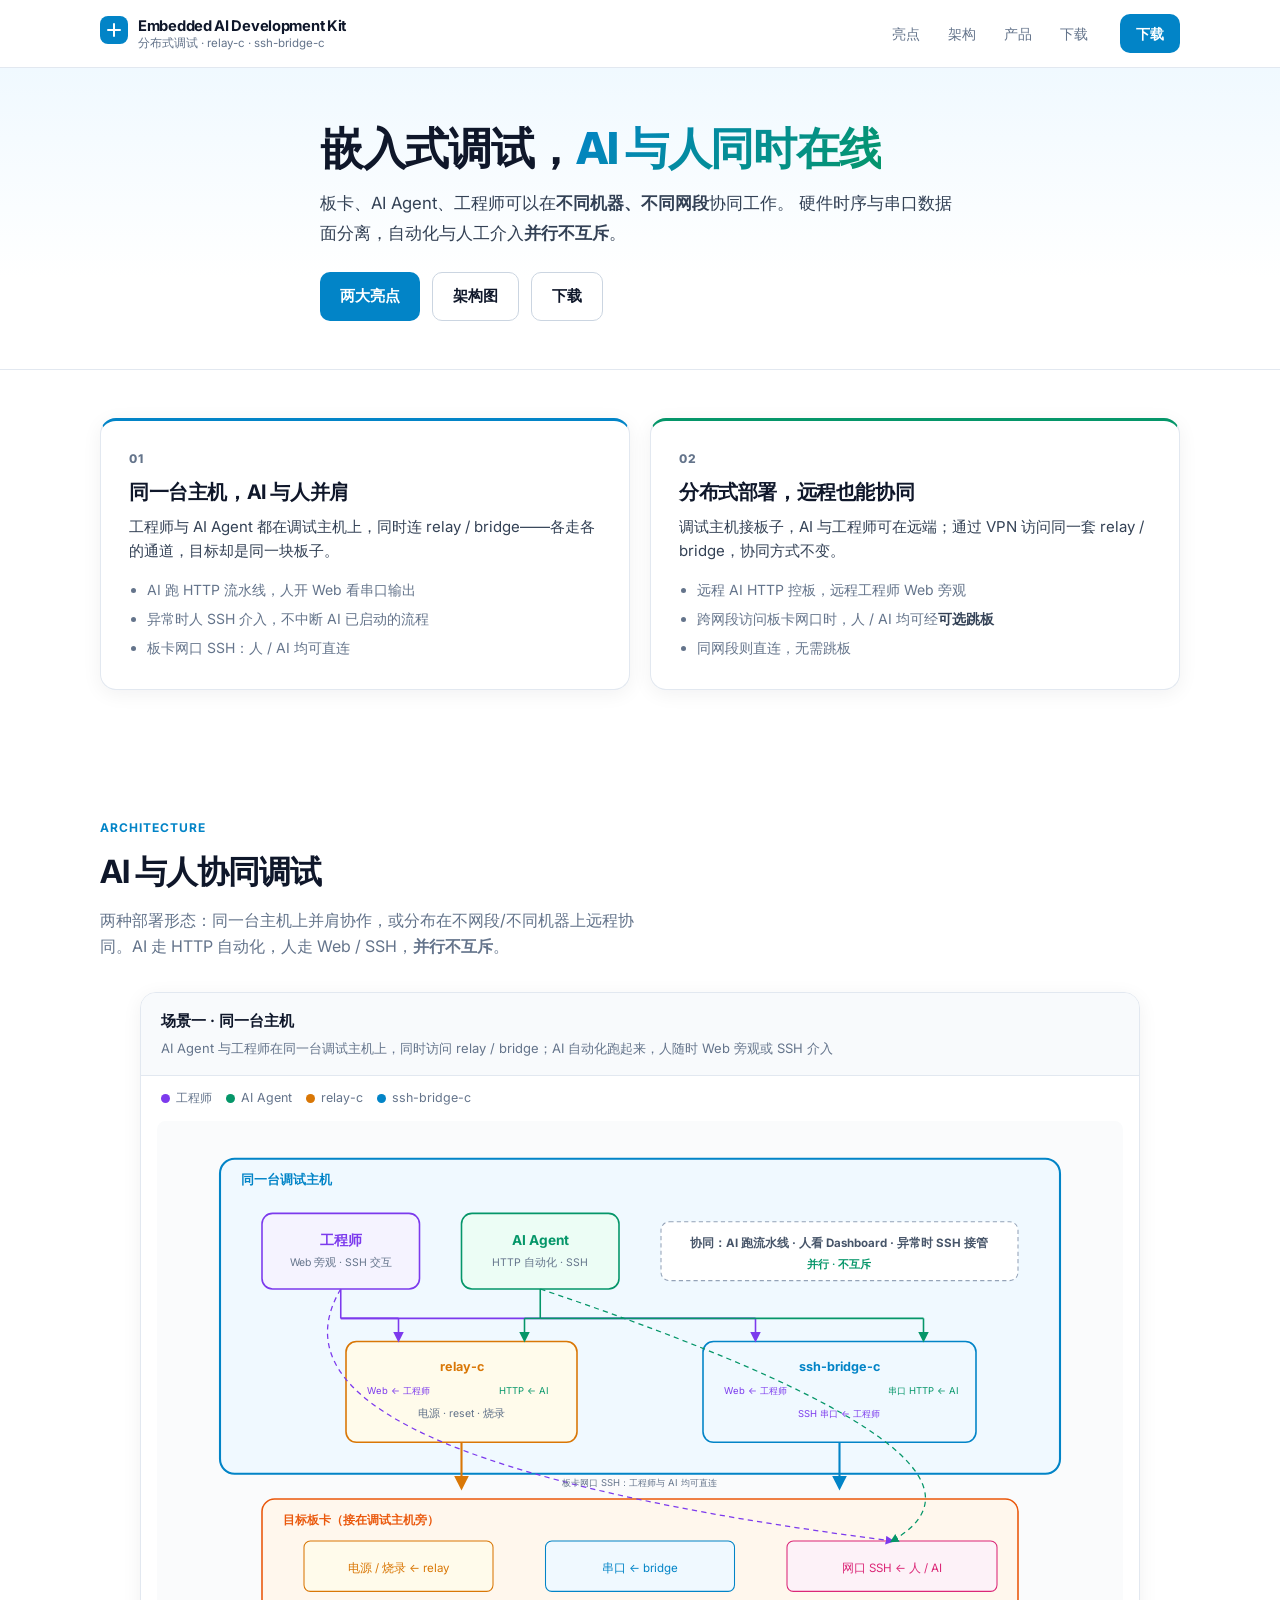
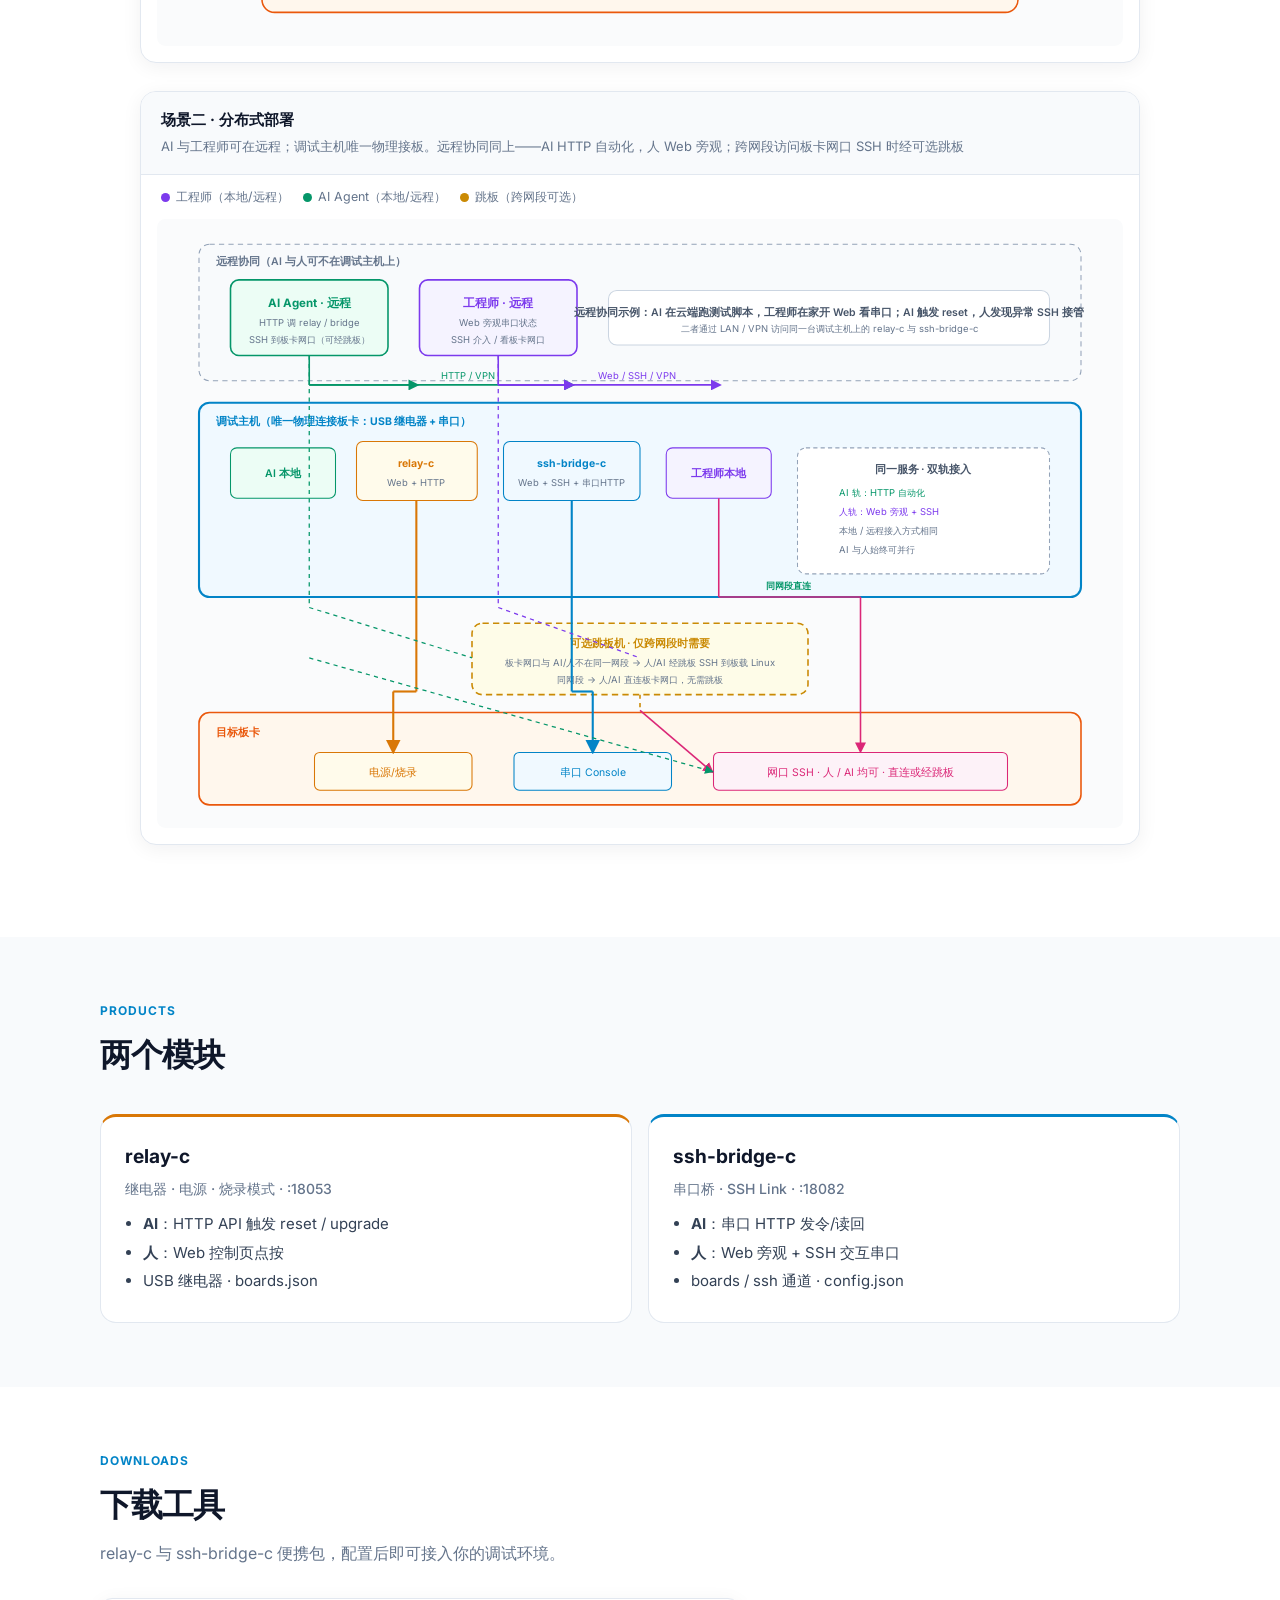
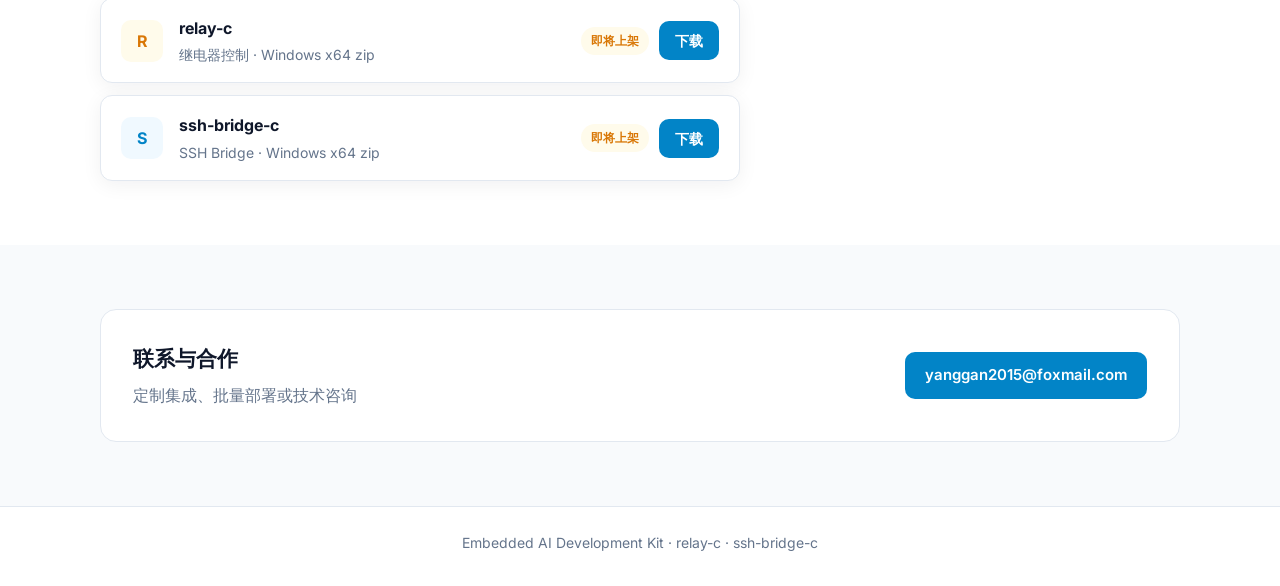
==== commit 4f0d3f35: "Improve scenario-one diagram layout and rename figures to 场景一/二. Co-authored-by: Cursor <cursoragent" ====
--- a/index.html
+++ b/index.html
@@ -85,10 +85,10 @@
           <p>两种部署形态：同一台主机上并肩协作，或分布在不网段/不同机器上远程协同。AI 走 HTTP 自动化，人走 Web / SSH，<strong>并行不互斥</strong>。</p>
         </div>
 
-        <!-- 图 1：同一台主机 -->
+        <!-- 场景一：同一台主机 -->
         <figure class="diagram">
           <figcaption>
-            <strong>图 1 · 同一台主机</strong>
+            <strong>场景一 · 同一台主机</strong>
             <span>AI Agent 与工程师在同一台调试主机上，同时访问 relay / bridge；AI 自动化跑起来，人随时 Web 旁观或 SSH 介入</span>
           </figcaption>
           <div class="legend">
@@ -98,7 +98,7 @@
             <span><i class="dot bridge"></i>ssh-bridge-c</span>
           </div>
           <div class="svg-box">
-            <svg viewBox="0 0 920 520" xmlns="http://www.w3.org/2000/svg" role="img" aria-label="同一台主机 AI与人协同">
+            <svg viewBox="0 0 920 500" xmlns="http://www.w3.org/2000/svg" role="img" aria-label="场景一 同一台主机 AI与人协同">
               <defs>
                 <marker id="h1" markerWidth="7" markerHeight="7" refX="5" refY="3.5" orient="auto"><path d="M0,0 L7,3.5 L0,7 Z" fill="#7c3aed"/></marker>
                 <marker id="a1" markerWidth="7" markerHeight="7" refX="5" refY="3.5" orient="auto"><path d="M0,0 L7,3.5 L0,7 Z" fill="#059669"/></marker>
@@ -106,89 +106,81 @@
                 <marker id="b1" markerWidth="7" markerHeight="7" refX="5" refY="3.5" orient="auto"><path d="M0,0 L7,3.5 L0,7 Z" fill="#0284c7"/></marker>
                 <marker id="n1" markerWidth="7" markerHeight="7" refX="5" refY="3.5" orient="auto"><path d="M0,0 L7,3.5 L0,7 Z" fill="#db2777"/></marker>
               </defs>
-              <rect width="920" height="520" fill="#fafbfc" rx="8"/>
+              <rect width="920" height="500" fill="#fafbfc" rx="8"/>
 
               <!-- Host boundary -->
-              <rect x="80" y="40" width="760" height="340" rx="14" fill="#f0f9ff" stroke="#0284c7" stroke-width="2"/>
-              <text x="100" y="64" fill="#0284c7" font-size="11" font-weight="700">同一台调试主机</text>
-
-              <!-- Human + AI on same host -->
-              <rect x="110" y="88" width="130" height="64" rx="8" fill="#f5f3ff" stroke="#7c3aed" stroke-width="1.5"/>
-              <text x="175" y="114" text-anchor="middle" fill="#7c3aed" font-size="12" font-weight="700">工程师</text>
-              <text x="175" y="132" text-anchor="middle" fill="#64748b" font-size="9">Web 旁观 · SSH 交互</text>
-
-              <rect x="110" y="168" width="130" height="64" rx="8" fill="#ecfdf5" stroke="#059669" stroke-width="1.5"/>
-              <text x="175" y="194" text-anchor="middle" fill="#059669" font-size="12" font-weight="700">AI Agent</text>
-              <text x="175" y="212" text-anchor="middle" fill="#64748b" font-size="9">HTTP 自动化 · SSH</text>
-
-              <!-- Collaboration band -->
-              <rect x="280" y="100" width="160" height="120" rx="8" fill="#fff" stroke="#94a3b8" stroke-dasharray="4 3"/>
-              <text x="360" y="124" text-anchor="middle" fill="#475569" font-size="10" font-weight="700">协同工作</text>
-              <text x="360" y="144" text-anchor="middle" fill="#64748b" font-size="9">AI 跑流水线</text>
-              <text x="360" y="160" text-anchor="middle" fill="#64748b" font-size="9">人看 Dashboard</text>
-              <text x="360" y="176" text-anchor="middle" fill="#64748b" font-size="9">随时 SSH 接管</text>
-              <text x="360" y="196" text-anchor="middle" fill="#059669" font-size="9" font-weight="600">并行 · 不互斥</text>
-
-              <!-- Services -->
-              <rect x="480" y="78" width="160" height="88" rx="8" fill="#fffbeb" stroke="#d97706" stroke-width="1.5"/>
-              <text x="560" y="102" text-anchor="middle" fill="#d97706" font-size="11" font-weight="700">relay-c</text>
-              <text x="520" y="122" text-anchor="middle" fill="#7c3aed" font-size="8">Web ← 人</text>
-              <text x="600" y="122" text-anchor="middle" fill="#059669" font-size="8">HTTP ← AI</text>
-              <text x="560" y="148" text-anchor="middle" fill="#64748b" font-size="9">电源 · reset · 烧录</text>
-
-              <rect x="480" y="182" width="160" height="108" rx="8" fill="#f0f9ff" stroke="#0284c7" stroke-width="1.5"/>
-              <text x="560" y="206" text-anchor="middle" fill="#0284c7" font-size="11" font-weight="700">ssh-bridge-c</text>
-              <text x="520" y="226" text-anchor="middle" fill="#7c3aed" font-size="8">Web ← 人</text>
-              <text x="600" y="226" text-anchor="middle" fill="#059669" font-size="8">串口HTTP ← AI</text>
-              <text x="520" y="246" text-anchor="middle" fill="#7c3aed" font-size="8">SSH串口 ← 人</text>
-              <text x="600" y="264" text-anchor="middle" fill="#64748b" font-size="8">COM → HTTP/SSH</text>
-
-              <rect x="680" y="120" width="130" height="130" rx="8" fill="#fff" stroke="#cbd5e1"/>
-              <text x="745" y="144" text-anchor="middle" fill="#475569" font-size="10" font-weight="700">典型协同</text>
-              <text x="745" y="168" text-anchor="middle" fill="#059669" font-size="8">AI: curl reset</text>
-              <text x="745" y="184" text-anchor="middle" fill="#059669" font-size="8">→ 串口 HTTP 读 U-Boot</text>
-              <text x="745" y="208" text-anchor="middle" fill="#7c3aed" font-size="8">人: 开 Web 看输出</text>
-              <text x="745" y="224" text-anchor="middle" fill="#7c3aed" font-size="8">异常时 SSH 介入</text>
-              <text x="745" y="244" text-anchor="middle" fill="#db2777" font-size="8">二者同时连板卡网口</text>
-
-              <!-- Human lines -->
-              <line x1="240" y1="120" x2="278" y2="120" stroke="#7c3aed" stroke-width="1.5"/>
-              <line x1="278" y1="120" x2="278" y2="140" stroke="#7c3aed" stroke-width="1.5"/>
-              <line x1="278" y1="140" x2="360" y2="140" stroke="#7c3aed" stroke-width="1.5" marker-end="url(#h1)"/>
-              <line x1="240" y1="120" x2="478" y2="110" stroke="#7c3aed" stroke-width="1.5" marker-end="url(#h1)"/>
-              <line x1="240" y1="120" x2="478" y2="210" stroke="#7c3aed" stroke-width="1.5" marker-end="url(#h1)"/>
-
-              <!-- AI lines -->
-              <line x1="240" y1="200" x2="278" y2="200" stroke="#059669" stroke-width="1.5"/>
-              <line x1="278" y1="200" x2="360" y2="180" stroke="#059669" stroke-width="1.5" marker-end="url(#a1)"/>
-              <line x1="240" y1="200" x2="478" y2="120" stroke="#059669" stroke-width="1.5" marker-end="url(#a1)"/>
-              <line x1="240" y1="200" x2="478" y2="220" stroke="#059669" stroke-width="1.5" marker-end="url(#a1)"/>
+              <rect x="60" y="36" width="800" height="300" rx="14" fill="#f0f9ff" stroke="#0284c7" stroke-width="2"/>
+              <text x="80" y="60" fill="#0284c7" font-size="12" font-weight="700">同一台调试主机</text>
+
+              <!-- Row 1: Actors side by side -->
+              <rect x="100" y="88" width="150" height="72" rx="10" fill="#f5f3ff" stroke="#7c3aed" stroke-width="1.5"/>
+              <text x="175" y="118" text-anchor="middle" fill="#7c3aed" font-size="13" font-weight="700">工程师</text>
+              <text x="175" y="138" text-anchor="middle" fill="#64748b" font-size="10">Web 旁观 · SSH 交互</text>
+
+              <rect x="290" y="88" width="150" height="72" rx="10" fill="#ecfdf5" stroke="#059669" stroke-width="1.5"/>
+              <text x="365" y="118" text-anchor="middle" fill="#059669" font-size="13" font-weight="700">AI Agent</text>
+              <text x="365" y="138" text-anchor="middle" fill="#64748b" font-size="10">HTTP 自动化 · SSH</text>
+
+              <!-- Collaboration banner -->
+              <rect x="480" y="96" width="340" height="56" rx="8" fill="#fff" stroke="#94a3b8" stroke-dasharray="4 3"/>
+              <text x="650" y="120" text-anchor="middle" fill="#475569" font-size="11" font-weight="700">协同：AI 跑流水线 · 人看 Dashboard · 异常时 SSH 接管</text>
+              <text x="650" y="140" text-anchor="middle" fill="#059669" font-size="10" font-weight="600">并行 · 不互斥</text>
+
+              <!-- Row 2: Services -->
+              <rect x="180" y="210" width="220" height="96" rx="10" fill="#fffbeb" stroke="#d97706" stroke-width="1.5"/>
+              <text x="290" y="238" text-anchor="middle" fill="#d97706" font-size="12" font-weight="700">relay-c</text>
+              <text x="230" y="260" text-anchor="middle" fill="#7c3aed" font-size="9">Web ← 工程师</text>
+              <text x="350" y="260" text-anchor="middle" fill="#059669" font-size="9">HTTP ← AI</text>
+              <text x="290" y="282" text-anchor="middle" fill="#64748b" font-size="10">电源 · reset · 烧录</text>
+
+              <rect x="520" y="210" width="260" height="96" rx="10" fill="#f0f9ff" stroke="#0284c7" stroke-width="1.5"/>
+              <text x="650" y="238" text-anchor="middle" fill="#0284c7" font-size="12" font-weight="700">ssh-bridge-c</text>
+              <text x="570" y="260" text-anchor="middle" fill="#7c3aed" font-size="9">Web ← 工程师</text>
+              <text x="730" y="260" text-anchor="middle" fill="#059669" font-size="9">串口 HTTP ← AI</text>
+              <text x="650" y="282" text-anchor="middle" fill="#7c3aed" font-size="9">SSH 串口 ← 工程师</text>
+
+              <!-- Actor → Service lines (clean vertical fan-out) -->
+              <line x1="175" y1="160" x2="175" y2="188" stroke="#7c3aed" stroke-width="1.5"/>
+              <line x1="175" y1="188" x2="230" y2="188" stroke="#7c3aed" stroke-width="1.5"/>
+              <line x1="230" y1="188" x2="230" y2="208" stroke="#7c3aed" stroke-width="1.5" marker-end="url(#h1)"/>
+              <line x1="175" y1="188" x2="570" y2="188" stroke="#7c3aed" stroke-width="1.5"/>
+              <line x1="570" y1="188" x2="570" y2="208" stroke="#7c3aed" stroke-width="1.5" marker-end="url(#h1)"/>
+
+              <line x1="365" y1="160" x2="365" y2="188" stroke="#059669" stroke-width="1.5"/>
+              <line x1="365" y1="188" x2="350" y2="188" stroke="#059669" stroke-width="1.5"/>
+              <line x1="350" y1="188" x2="350" y2="208" stroke="#059669" stroke-width="1.5" marker-end="url(#a1)"/>
+              <line x1="365" y1="188" x2="730" y2="188" stroke="#059669" stroke-width="1.5"/>
+              <line x1="730" y1="188" x2="730" y2="208" stroke="#059669" stroke-width="1.5" marker-end="url(#a1)"/>
+
+              <!-- Service → Board -->
+              <line x1="290" y1="306" x2="290" y2="348" stroke="#d97706" stroke-width="2" marker-end="url(#r1)"/>
+              <line x1="650" y1="306" x2="650" y2="348" stroke="#0284c7" stroke-width="2" marker-end="url(#b1)"/>
 
               <!-- Board zone -->
-              <rect x="120" y="400" width="680" height="96" rx="10" fill="#fff7ed" stroke="#ea580c" stroke-width="1.5"/>
-              <text x="140" y="422" fill="#ea580c" font-size="10" font-weight="600">目标板卡（接在调试主机旁）</text>
-              <rect x="180" y="438" width="140" height="40" rx="5" fill="#fffbeb" stroke="#d97706"/>
-              <text x="250" y="462" text-anchor="middle" fill="#d97706" font-size="10">电源/烧录 ← relay</text>
-              <rect x="360" y="438" width="140" height="40" rx="5" fill="#f0f9ff" stroke="#0284c7"/>
-              <text x="430" y="462" text-anchor="middle" fill="#0284c7" font-size="10">串口 ← bridge</text>
-              <rect x="540" y="438" width="200" height="40" rx="5" fill="#fdf2f8" stroke="#db2777"/>
-              <text x="640" y="462" text-anchor="middle" fill="#db2777" font-size="10">网口 SSH ← 人 / AI 直连</text>
-
-              <line x1="560" y1="290" x2="560" y2="380" stroke="#d97706" stroke-width="2" marker-end="url(#r1)"/>
-              <line x1="560" y1="380" x2="250" y2="380" stroke="#d97706" stroke-width="2"/>
-              <line x1="250" y1="380" x2="250" y2="436" stroke="#d97706" stroke-width="2" marker-end="url(#r1)"/>
-              <line x1="560" y1="380" x2="430" y2="380" stroke="#0284c7" stroke-width="2"/>
-              <line x1="430" y1="380" x2="430" y2="436" stroke="#0284c7" stroke-width="2" marker-end="url(#b1)"/>
-              <path d="M 175 252 Q 175 360 640 436" fill="none" stroke="#7c3aed" stroke-width="1.2" stroke-dasharray="4 3" marker-end="url(#h1)"/>
-              <path d="M 175 232 Q 175 360 640 436" fill="none" stroke="#059669" stroke-width="1.2" stroke-dasharray="4 3" marker-end="url(#a1)"/>
+              <rect x="100" y="360" width="720" height="108" rx="12" fill="#fff7ed" stroke="#ea580c" stroke-width="1.5"/>
+              <text x="120" y="384" fill="#ea580c" font-size="11" font-weight="600">目标板卡（接在调试主机旁）</text>
+
+              <rect x="140" y="400" width="180" height="48" rx="6" fill="#fffbeb" stroke="#d97706"/>
+              <text x="230" y="430" text-anchor="middle" fill="#d97706" font-size="11">电源 / 烧录 ← relay</text>
+
+              <rect x="370" y="400" width="180" height="48" rx="6" fill="#f0f9ff" stroke="#0284c7"/>
+              <text x="460" y="430" text-anchor="middle" fill="#0284c7" font-size="11">串口 ← bridge</text>
+
+              <rect x="600" y="400" width="200" height="48" rx="6" fill="#fdf2f8" stroke="#db2777"/>
+              <text x="700" y="430" text-anchor="middle" fill="#db2777" font-size="11">网口 SSH ← 人 / AI</text>
+
+              <!-- Board SSH dashed lines from actors -->
+              <path d="M 175 160 Q 80 320 700 400" fill="none" stroke="#7c3aed" stroke-width="1.2" stroke-dasharray="5 4" marker-end="url(#h1)"/>
+              <path d="M 365 160 Q 840 320 700 400" fill="none" stroke="#059669" stroke-width="1.2" stroke-dasharray="5 4" marker-end="url(#a1)"/>
+              <text x="460" y="348" text-anchor="middle" fill="#64748b" font-size="9">板卡网口 SSH：工程师与 AI 均可直连</text>
             </svg>
           </div>
         </figure>
 
-        <!-- 图 2：分布式 -->
+        <!-- 场景二：分布式 -->
         <figure class="diagram">
           <figcaption>
-            <strong>图 2 · 分布式部署</strong>
+            <strong>场景二 · 分布式部署</strong>
             <span>AI 与工程师可在远程；调试主机唯一物理接板。远程协同同上——AI HTTP 自动化，人 Web 旁观；跨网段访问板卡网口 SSH 时经可选跳板</span>
           </figcaption>
           <div class="legend">
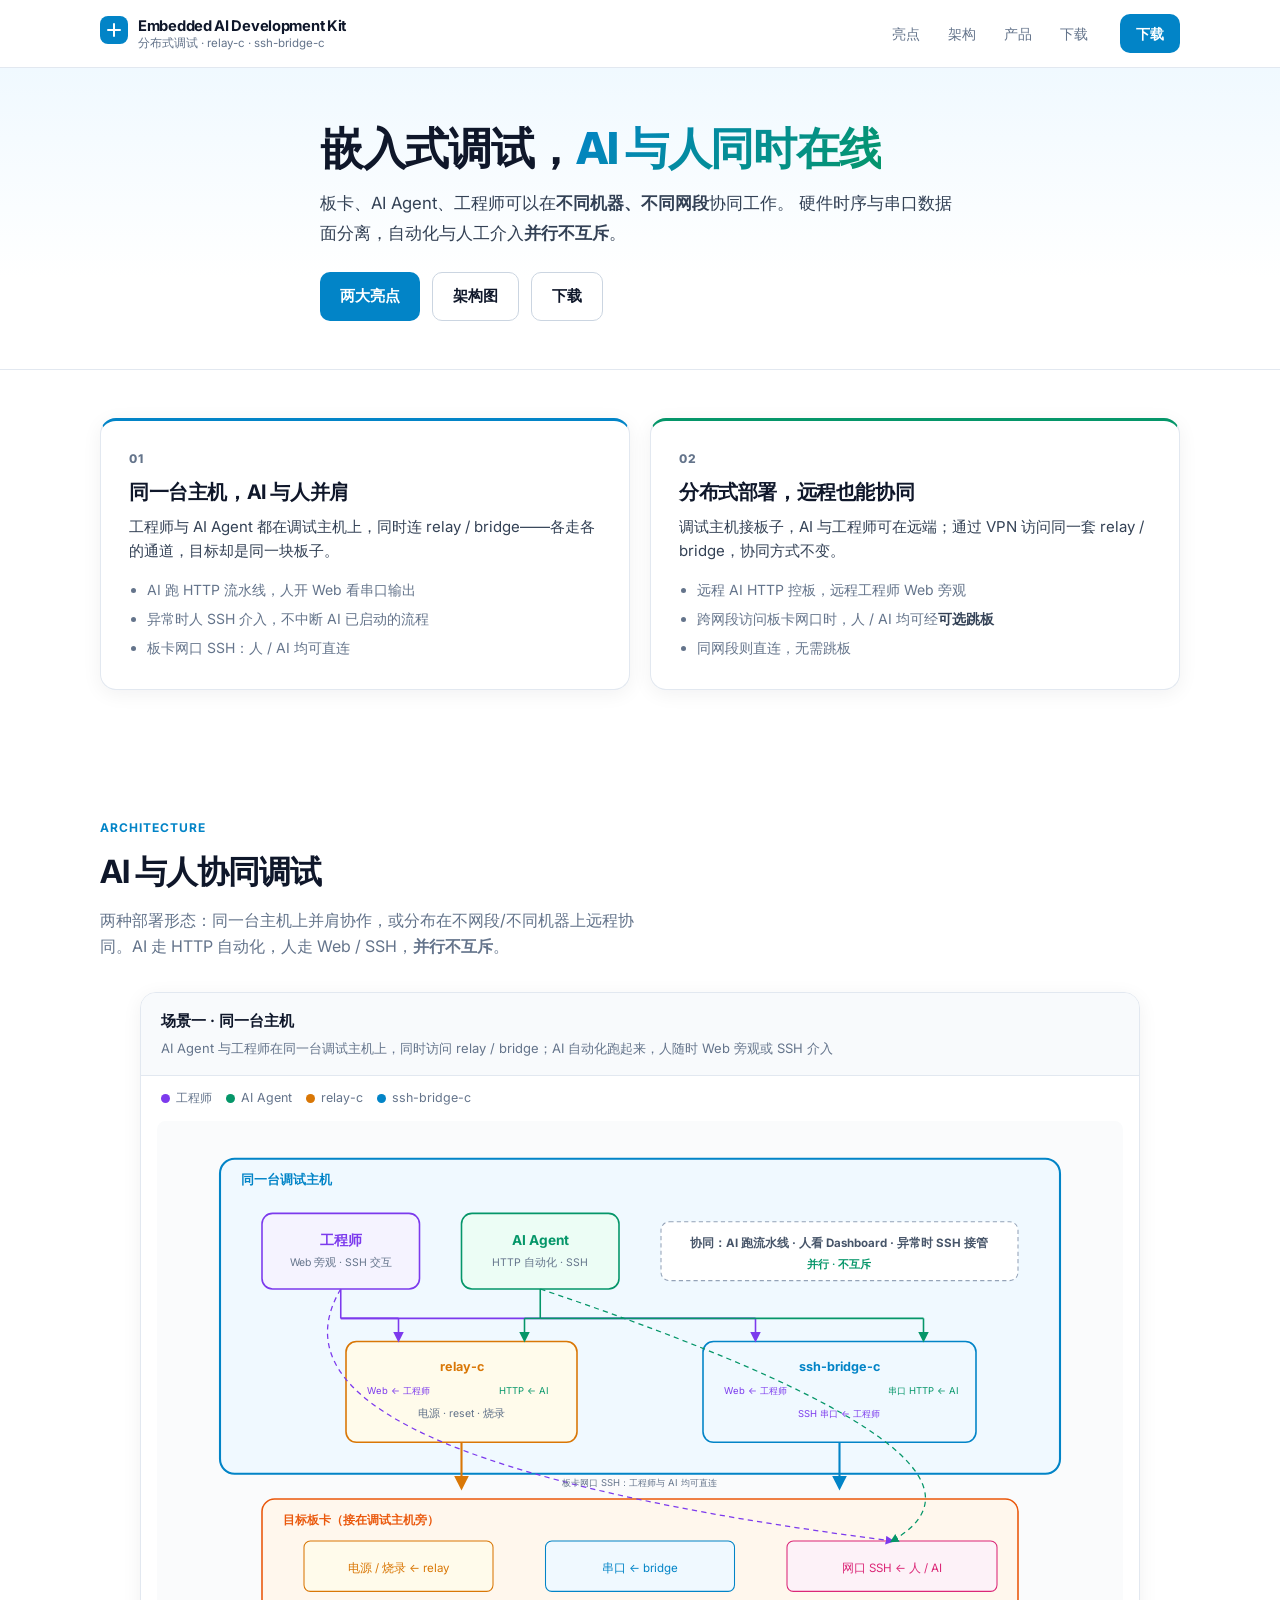
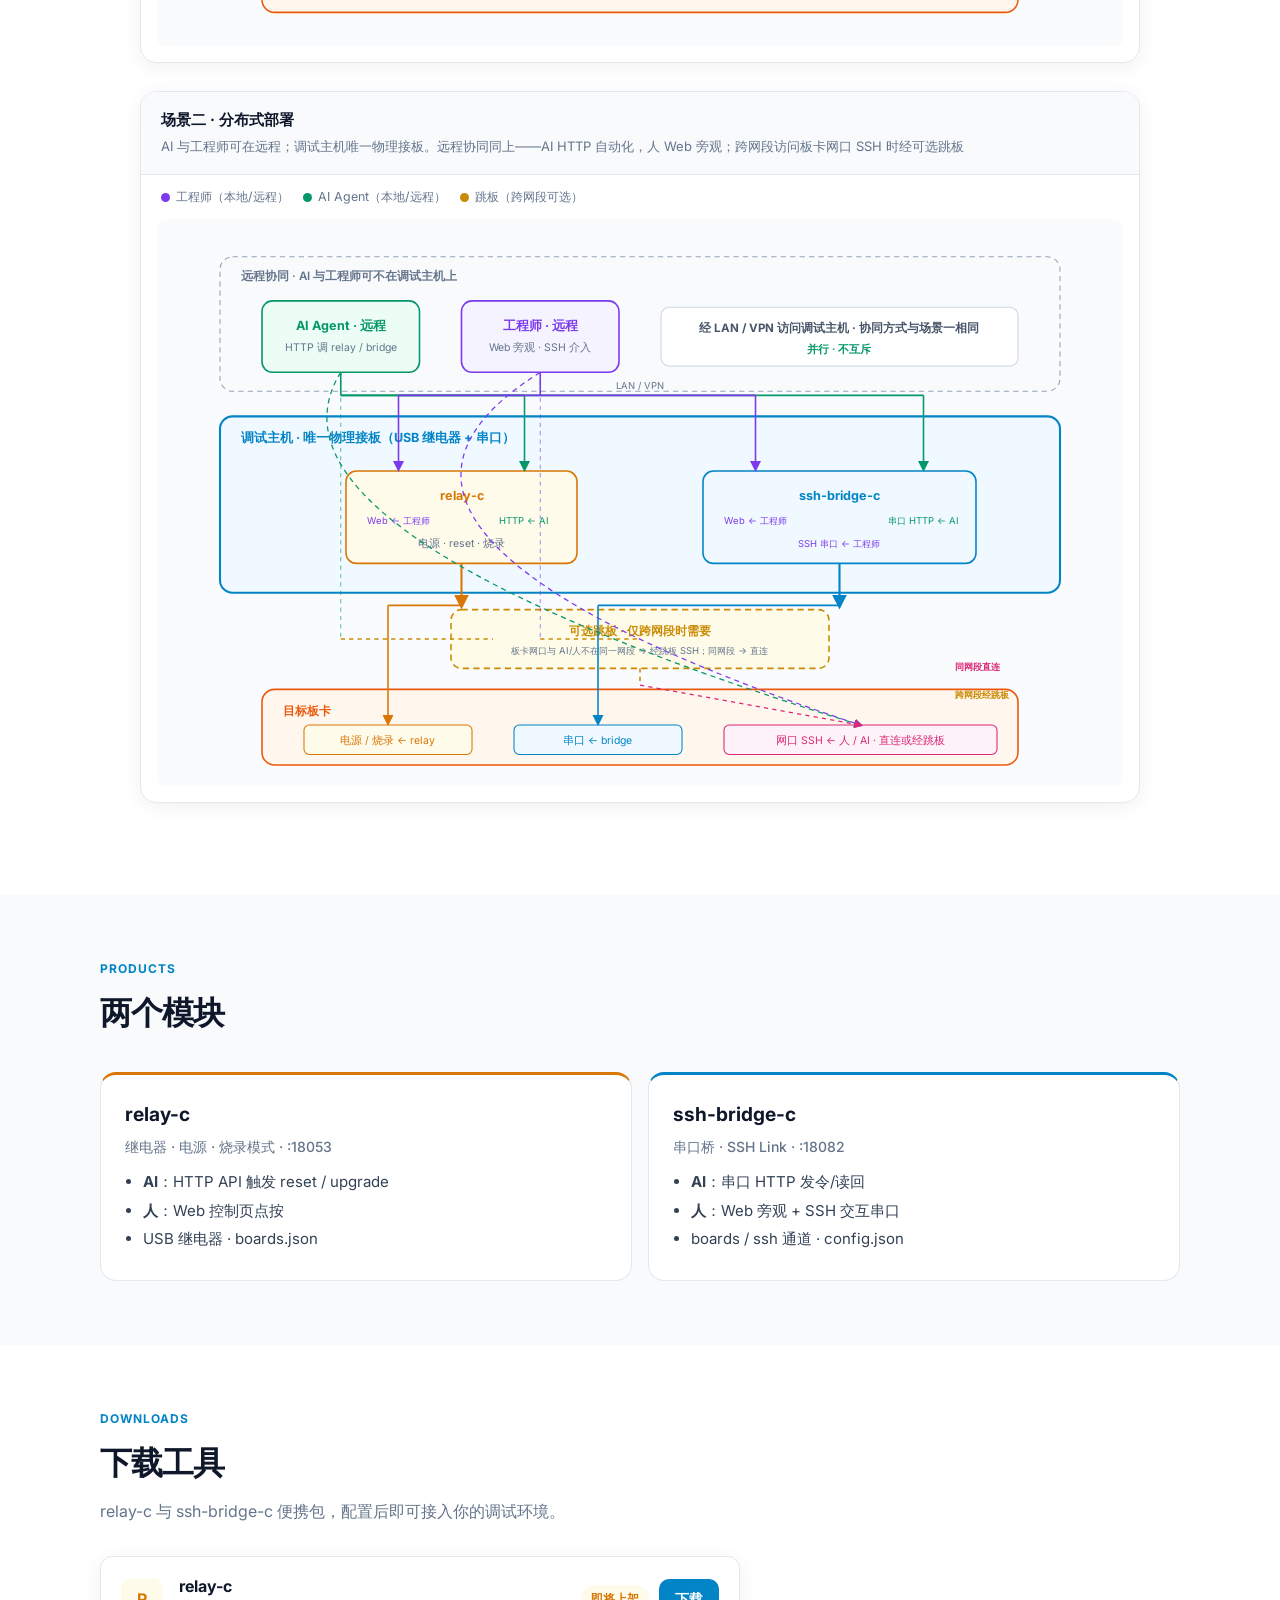
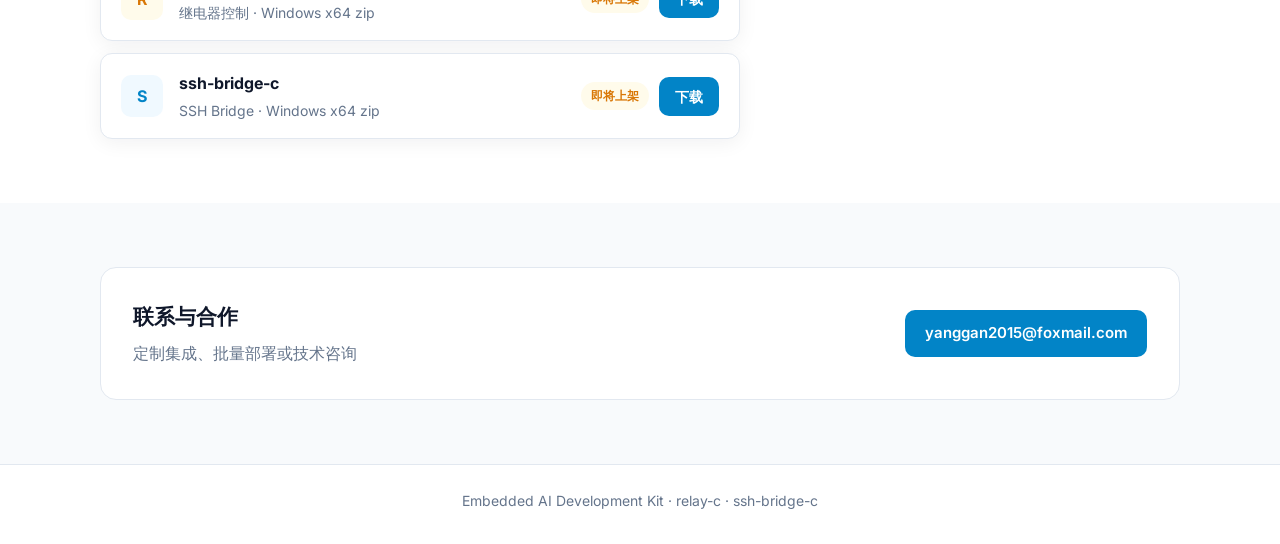
==== commit 70930203: "Polish scenario-two diagram to match scenario-one layout style. Co-authored-by: Cursor <cursoragent@" ====
--- a/index.html
+++ b/index.html
@@ -189,7 +189,7 @@
             <span><i class="dot jump"></i>跳板（跨网段可选）</span>
           </div>
           <div class="svg-box">
-            <svg viewBox="0 0 920 580" xmlns="http://www.w3.org/2000/svg" role="img" aria-label="分布式 AI与人协同">
+            <svg viewBox="0 0 920 540" xmlns="http://www.w3.org/2000/svg" role="img" aria-label="场景二 分布式 AI与人协同">
               <defs>
                 <marker id="h2" markerWidth="7" markerHeight="7" refX="5" refY="3.5" orient="auto"><path d="M0,0 L7,3.5 L0,7 Z" fill="#7c3aed"/></marker>
                 <marker id="a2" markerWidth="7" markerHeight="7" refX="5" refY="3.5" orient="auto"><path d="M0,0 L7,3.5 L0,7 Z" fill="#059669"/></marker>
@@ -197,99 +197,95 @@
                 <marker id="b2" markerWidth="7" markerHeight="7" refX="5" refY="3.5" orient="auto"><path d="M0,0 L7,3.5 L0,7 Z" fill="#0284c7"/></marker>
                 <marker id="n2" markerWidth="7" markerHeight="7" refX="5" refY="3.5" orient="auto"><path d="M0,0 L7,3.5 L0,7 Z" fill="#db2777"/></marker>
               </defs>
-              <rect width="920" height="580" fill="#fafbfc" rx="8"/>
-
-              <!-- Remote collaboration zone -->
-              <rect x="40" y="24" width="840" height="130" rx="10" fill="#f8fafc" stroke="#94a3b8" stroke-dasharray="5 4"/>
-              <text x="56" y="44" fill="#64748b" font-size="10" font-weight="600">远程协同（AI 与人可不在调试主机上）</text>
-
-              <rect x="70" y="58" width="150" height="72" rx="8" fill="#ecfdf5" stroke="#059669" stroke-width="1.5"/>
-              <text x="145" y="84" text-anchor="middle" fill="#059669" font-size="11" font-weight="700">AI Agent · 远程</text>
-              <text x="145" y="102" text-anchor="middle" fill="#64748b" font-size="9">HTTP 调 relay / bridge</text>
-              <text x="145" y="118" text-anchor="middle" fill="#64748b" font-size="9">SSH 到板卡网口（可经跳板）</text>
-
-              <rect x="250" y="58" width="150" height="72" rx="8" fill="#f5f3ff" stroke="#7c3aed" stroke-width="1.5"/>
-              <text x="325" y="84" text-anchor="middle" fill="#7c3aed" font-size="11" font-weight="700">工程师 · 远程</text>
-              <text x="325" y="102" text-anchor="middle" fill="#64748b" font-size="9">Web 旁观串口状态</text>
-              <text x="325" y="118" text-anchor="middle" fill="#64748b" font-size="9">SSH 介入 / 看板卡网口</text>
-
-              <rect x="430" y="68" width="420" height="52" rx="8" fill="#fff" stroke="#cbd5e1"/>
-              <text x="640" y="92" text-anchor="middle" fill="#475569" font-size="10" font-weight="600">远程协同示例：AI 在云端跑测试脚本，工程师在家开 Web 看串口；AI 触发 reset，人发现异常 SSH 接管</text>
-              <text x="640" y="108" text-anchor="middle" fill="#64748b" font-size="9">二者通过 LAN / VPN 访问同一台调试主机上的 relay-c 与 ssh-bridge-c</text>
+              <rect width="920" height="540" fill="#fafbfc" rx="8"/>
+
+              <!-- Remote zone -->
+              <rect x="60" y="36" width="800" height="128" rx="12" fill="#f8fafc" stroke="#94a3b8" stroke-dasharray="5 4"/>
+              <text x="80" y="58" fill="#64748b" font-size="11" font-weight="600">远程协同 · AI 与工程师可不在调试主机上</text>
+
+              <rect x="100" y="78" width="150" height="68" rx="10" fill="#ecfdf5" stroke="#059669" stroke-width="1.5"/>
+              <text x="175" y="106" text-anchor="middle" fill="#059669" font-size="12" font-weight="700">AI Agent · 远程</text>
+              <text x="175" y="126" text-anchor="middle" fill="#64748b" font-size="10">HTTP 调 relay / bridge</text>
+
+              <rect x="290" y="78" width="150" height="68" rx="10" fill="#f5f3ff" stroke="#7c3aed" stroke-width="1.5"/>
+              <text x="365" y="106" text-anchor="middle" fill="#7c3aed" font-size="12" font-weight="700">工程师 · 远程</text>
+              <text x="365" y="126" text-anchor="middle" fill="#64748b" font-size="10">Web 旁观 · SSH 介入</text>
+
+              <rect x="480" y="84" width="340" height="56" rx="8" fill="#fff" stroke="#cbd5e1"/>
+              <text x="650" y="108" text-anchor="middle" fill="#475569" font-size="11" font-weight="700">经 LAN / VPN 访问调试主机 · 协同方式与场景一相同</text>
+              <text x="650" y="128" text-anchor="middle" fill="#059669" font-size="10" font-weight="600">并行 · 不互斥</text>
 
               <!-- Debug host -->
-              <rect x="40" y="175" width="840" height="185" rx="10" fill="#f0f9ff" stroke="#0284c7" stroke-width="2"/>
-              <text x="56" y="196" fill="#0284c7" font-size="10" font-weight="700">调试主机（唯一物理连接板卡：USB 继电器 + 串口）</text>
-
-              <rect x="70" y="218" width="100" height="48" rx="6" fill="#ecfdf5" stroke="#059669"/>
-              <text x="120" y="246" text-anchor="middle" fill="#059669" font-size="10" font-weight="600">AI 本地</text>
-
-              <rect x="190" y="212" width="115" height="56" rx="6" fill="#fffbeb" stroke="#d97706"/>
-              <text x="247" y="236" text-anchor="middle" fill="#d97706" font-size="10" font-weight="700">relay-c</text>
-              <text x="247" y="254" text-anchor="middle" fill="#64748b" font-size="9">Web + HTTP</text>
-
-              <rect x="330" y="212" width="130" height="56" rx="6" fill="#f0f9ff" stroke="#0284c7"/>
-              <text x="395" y="236" text-anchor="middle" fill="#0284c7" font-size="10" font-weight="700">ssh-bridge-c</text>
-              <text x="395" y="254" text-anchor="middle" fill="#64748b" font-size="9">Web + SSH + 串口HTTP</text>
-
-              <rect x="485" y="218" width="100" height="48" rx="6" fill="#f5f3ff" stroke="#7c3aed"/>
-              <text x="535" y="246" text-anchor="middle" fill="#7c3aed" font-size="10" font-weight="600">工程师本地</text>
-
-              <rect x="610" y="218" width="240" height="120" rx="8" fill="#fff" stroke="#94a3b8" stroke-dasharray="4 3"/>
-              <text x="730" y="242" text-anchor="middle" fill="#475569" font-size="10" font-weight="700">同一服务 · 双轨接入</text>
-              <text x="650" y="264" fill="#059669" font-size="9">AI 轨：HTTP 自动化</text>
-              <text x="650" y="282" fill="#7c3aed" font-size="9">人轨：Web 旁观 + SSH</text>
-              <text x="650" y="300" fill="#64748b" font-size="9">本地 / 远程接入方式相同</text>
-              <text x="650" y="318" fill="#64748b" font-size="9">AI 与人始终可并行</text>
-
-              <!-- Remote to host -->
-              <line x1="145" y1="130" x2="145" y2="158" stroke="#059669" stroke-width="1.5"/>
-              <line x1="145" y1="158" x2="247" y2="158" stroke="#059669" stroke-width="1.5" marker-end="url(#a2)"/>
-              <line x1="145" y1="158" x2="395" y2="158" stroke="#059669" stroke-width="1.5" marker-end="url(#a2)"/>
-              <text x="270" y="152" fill="#059669" font-size="9">HTTP / VPN</text>
-
-              <line x1="325" y1="130" x2="325" y2="158" stroke="#7c3aed" stroke-width="1.5"/>
-              <line x1="325" y1="158" x2="535" y2="158" stroke="#7c3aed" stroke-width="1.5" marker-end="url(#h2)"/>
-              <line x1="325" y1="158" x2="395" y2="158" stroke="#7c3aed" stroke-width="1.5" marker-end="url(#h2)"/>
-              <text x="420" y="152" fill="#7c3aed" font-size="9">Web / SSH / VPN</text>
+              <rect x="60" y="188" width="800" height="168" rx="12" fill="#f0f9ff" stroke="#0284c7" stroke-width="2"/>
+              <text x="80" y="212" fill="#0284c7" font-size="12" font-weight="700">调试主机 · 唯一物理接板（USB 继电器 + 串口）</text>
+
+              <rect x="180" y="240" width="220" height="88" rx="10" fill="#fffbeb" stroke="#d97706" stroke-width="1.5"/>
+              <text x="290" y="268" text-anchor="middle" fill="#d97706" font-size="12" font-weight="700">relay-c</text>
+              <text x="230" y="290" text-anchor="middle" fill="#7c3aed" font-size="9">Web ← 工程师</text>
+              <text x="350" y="290" text-anchor="middle" fill="#059669" font-size="9">HTTP ← AI</text>
+              <text x="290" y="312" text-anchor="middle" fill="#64748b" font-size="10">电源 · reset · 烧录</text>
+
+              <rect x="520" y="240" width="260" height="88" rx="10" fill="#f0f9ff" stroke="#0284c7" stroke-width="1.5"/>
+              <text x="650" y="268" text-anchor="middle" fill="#0284c7" font-size="12" font-weight="700">ssh-bridge-c</text>
+              <text x="570" y="290" text-anchor="middle" fill="#7c3aed" font-size="9">Web ← 工程师</text>
+              <text x="730" y="290" text-anchor="middle" fill="#059669" font-size="9">串口 HTTP ← AI</text>
+              <text x="650" y="312" text-anchor="middle" fill="#7c3aed" font-size="9">SSH 串口 ← 工程师</text>
+
+              <!-- Remote → host lines -->
+              <line x1="175" y1="146" x2="175" y2="168" stroke="#059669" stroke-width="1.5"/>
+              <line x1="175" y1="168" x2="350" y2="168" stroke="#059669" stroke-width="1.5"/>
+              <line x1="350" y1="168" x2="350" y2="238" stroke="#059669" stroke-width="1.5" marker-end="url(#a2)"/>
+              <line x1="175" y1="168" x2="730" y2="168" stroke="#059669" stroke-width="1.5"/>
+              <line x1="730" y1="168" x2="730" y2="238" stroke="#059669" stroke-width="1.5" marker-end="url(#a2)"/>
+              <text x="460" y="162" text-anchor="middle" fill="#64748b" font-size="9">LAN / VPN</text>
+
+              <line x1="365" y1="146" x2="365" y2="168" stroke="#7c3aed" stroke-width="1.5"/>
+              <line x1="365" y1="168" x2="230" y2="168" stroke="#7c3aed" stroke-width="1.5"/>
+              <line x1="230" y1="168" x2="230" y2="238" stroke="#7c3aed" stroke-width="1.5" marker-end="url(#h2)"/>
+              <line x1="365" y1="168" x2="570" y2="168" stroke="#7c3aed" stroke-width="1.5"/>
+              <line x1="570" y1="168" x2="570" y2="238" stroke="#7c3aed" stroke-width="1.5" marker-end="url(#h2)"/>
+
+              <!-- Host → board (physical) -->
+              <line x1="290" y1="328" x2="290" y2="368" stroke="#d97706" stroke-width="2" marker-end="url(#r2)"/>
+              <line x1="650" y1="328" x2="650" y2="368" stroke="#0284c7" stroke-width="2" marker-end="url(#b2)"/>
 
               <!-- Optional jump -->
-              <rect x="300" y="385" width="320" height="68" rx="10" fill="#fefce8" stroke="#ca8a04" stroke-width="1.5" stroke-dasharray="6 4"/>
-              <text x="460" y="408" text-anchor="middle" fill="#ca8a04" font-size="10" font-weight="700">可选跳板机 · 仅跨网段时需要</text>
-              <text x="460" y="426" text-anchor="middle" fill="#64748b" font-size="9">板卡网口与 AI/人不在同一网段 → 人/AI 经跳板 SSH 到板载 Linux</text>
-              <text x="460" y="442" text-anchor="middle" fill="#64748b" font-size="9">同网段 → 人/AI 直连板卡网口，无需跳板</text>
+              <rect x="280" y="372" width="360" height="56" rx="10" fill="#fefce8" stroke="#ca8a04" stroke-width="1.5" stroke-dasharray="6 4"/>
+              <text x="460" y="396" text-anchor="middle" fill="#ca8a04" font-size="11" font-weight="700">可选跳板 · 仅跨网段时需要</text>
+              <text x="460" y="414" text-anchor="middle" fill="#64748b" font-size="9">板卡网口与 AI/人不在同一网段 → 经跳板 SSH；同网段 → 直连</text>
 
               <!-- Board -->
-              <rect x="40" y="470" width="840" height="88" rx="10" fill="#fff7ed" stroke="#ea580c" stroke-width="1.5"/>
-              <text x="56" y="492" fill="#ea580c" font-size="10" font-weight="600">目标板卡</text>
-              <rect x="150" y="508" width="150" height="36" rx="5" fill="#fffbeb" stroke="#d97706"/>
-              <text x="225" y="530" text-anchor="middle" fill="#d97706" font-size="10">电源/烧录</text>
-              <rect x="340" y="508" width="150" height="36" rx="5" fill="#f0f9ff" stroke="#0284c7"/>
-              <text x="415" y="530" text-anchor="middle" fill="#0284c7" font-size="10">串口 Console</text>
-              <rect x="530" y="508" width="280" height="36" rx="5" fill="#fdf2f8" stroke="#db2777"/>
-              <text x="670" y="530" text-anchor="middle" fill="#db2777" font-size="10">网口 SSH · 人 / AI 均可 · 直连或经跳板</text>
-
-              <line x1="247" y1="268" x2="247" y2="450" stroke="#d97706" stroke-width="2"/>
-              <line x1="247" y1="450" x2="225" y2="450" stroke="#d97706" stroke-width="2"/>
-              <line x1="225" y1="450" x2="225" y2="506" stroke="#d97706" stroke-width="2" marker-end="url(#r2)"/>
-              <line x1="395" y1="268" x2="395" y2="450" stroke="#0284c7" stroke-width="2"/>
-              <line x1="395" y1="450" x2="415" y2="450" stroke="#0284c7" stroke-width="2"/>
-              <line x1="415" y1="450" x2="415" y2="506" stroke="#0284c7" stroke-width="2" marker-end="url(#b2)"/>
-
-              <!-- Direct path same segment -->
-              <line x1="535" y1="266" x2="535" y2="360" stroke="#db2777" stroke-width="1.5"/>
-              <line x1="535" y1="360" x2="670" y2="360" stroke="#db2777" stroke-width="1.5"/>
-              <line x1="670" y1="360" x2="670" y2="506" stroke="#db2777" stroke-width="1.5" marker-end="url(#n2)"/>
-              <text x="580" y="352" fill="#059669" font-size="9" font-weight="600">同网段直连</text>
-
-              <!-- Cross segment via jump - AI and human -->
-              <line x1="145" y1="130" x2="145" y2="370" stroke="#059669" stroke-width="1.2" stroke-dasharray="4 4"/>
-              <line x1="145" y1="370" x2="300" y2="418" stroke="#059669" stroke-width="1.2" stroke-dasharray="4 4"/>
-              <line x1="325" y1="130" x2="325" y2="370" stroke="#7c3aed" stroke-width="1.2" stroke-dasharray="4 4"/>
-              <line x1="325" y1="370" x2="460" y2="418" stroke="#7c3aed" stroke-width="1.2" stroke-dasharray="4 4"/>
-              <line x1="460" y1="453" x2="460" y2="468" stroke="#ca8a04" stroke-width="1.5" stroke-dasharray="4 4"/>
-              <line x1="460" y1="468" x2="528" y2="526" stroke="#db2777" stroke-width="1.5" marker-end="url(#n2)"/>
-              <line x1="145" y1="418" x2="528" y2="526" stroke="#059669" stroke-width="1.2" stroke-dasharray="4 4" marker-end="url(#a2)"/>
+              <rect x="100" y="448" width="720" height="72" rx="12" fill="#fff7ed" stroke="#ea580c" stroke-width="1.5"/>
+              <text x="120" y="472" fill="#ea580c" font-size="11" font-weight="600">目标板卡</text>
+
+              <rect x="140" y="482" width="160" height="28" rx="5" fill="#fffbeb" stroke="#d97706"/>
+              <text x="220" y="500" text-anchor="middle" fill="#d97706" font-size="10">电源 / 烧录 ← relay</text>
+
+              <rect x="340" y="482" width="160" height="28" rx="5" fill="#f0f9ff" stroke="#0284c7"/>
+              <text x="420" y="500" text-anchor="middle" fill="#0284c7" font-size="10">串口 ← bridge</text>
+
+              <rect x="540" y="482" width="260" height="28" rx="5" fill="#fdf2f8" stroke="#db2777"/>
+              <text x="670" y="500" text-anchor="middle" fill="#db2777" font-size="10">网口 SSH ← 人 / AI · 直连或经跳板</text>
+
+              <!-- SSH paths to board -->
+              <line x1="290" y1="368" x2="220" y2="368" stroke="#d97706" stroke-width="1.5"/>
+              <line x1="220" y1="368" x2="220" y2="480" stroke="#d97706" stroke-width="1.5" marker-end="url(#r2)"/>
+              <line x1="650" y1="368" x2="420" y2="368" stroke="#0284c7" stroke-width="1.5"/>
+              <line x1="420" y1="368" x2="420" y2="480" stroke="#0284c7" stroke-width="1.5" marker-end="url(#b2)"/>
+
+              <!-- Same-segment direct SSH -->
+              <path d="M 175 146 Q 80 300 670 482" fill="none" stroke="#059669" stroke-width="1.2" stroke-dasharray="5 4" marker-end="url(#a2)"/>
+              <path d="M 365 146 Q 120 300 670 482" fill="none" stroke="#7c3aed" stroke-width="1.2" stroke-dasharray="5 4" marker-end="url(#h2)"/>
+              <text x="760" y="430" fill="#db2777" font-size="9" font-weight="600">同网段直连</text>
+
+              <!-- Cross-segment via jump -->
+              <line x1="175" y1="146" x2="175" y2="400" stroke="#059669" stroke-width="1" stroke-dasharray="4 4" opacity="0.6"/>
+              <line x1="175" y1="400" x2="320" y2="400" stroke="#ca8a04" stroke-width="1.2" stroke-dasharray="4 4"/>
+              <line x1="365" y1="146" x2="365" y2="400" stroke="#7c3aed" stroke-width="1" stroke-dasharray="4 4" opacity="0.6"/>
+              <line x1="365" y1="400" x2="460" y2="400" stroke="#ca8a04" stroke-width="1.2" stroke-dasharray="4 4"/>
+              <line x1="460" y1="428" x2="460" y2="444" stroke="#ca8a04" stroke-width="1.5" stroke-dasharray="4 4"/>
+              <line x1="460" y1="444" x2="670" y2="482" stroke="#db2777" stroke-width="1.2" stroke-dasharray="4 4" marker-end="url(#n2)"/>
+              <text x="760" y="456" fill="#ca8a04" font-size="9" font-weight="600">跨网段经跳板</text>
             </svg>
           </div>
         </figure>
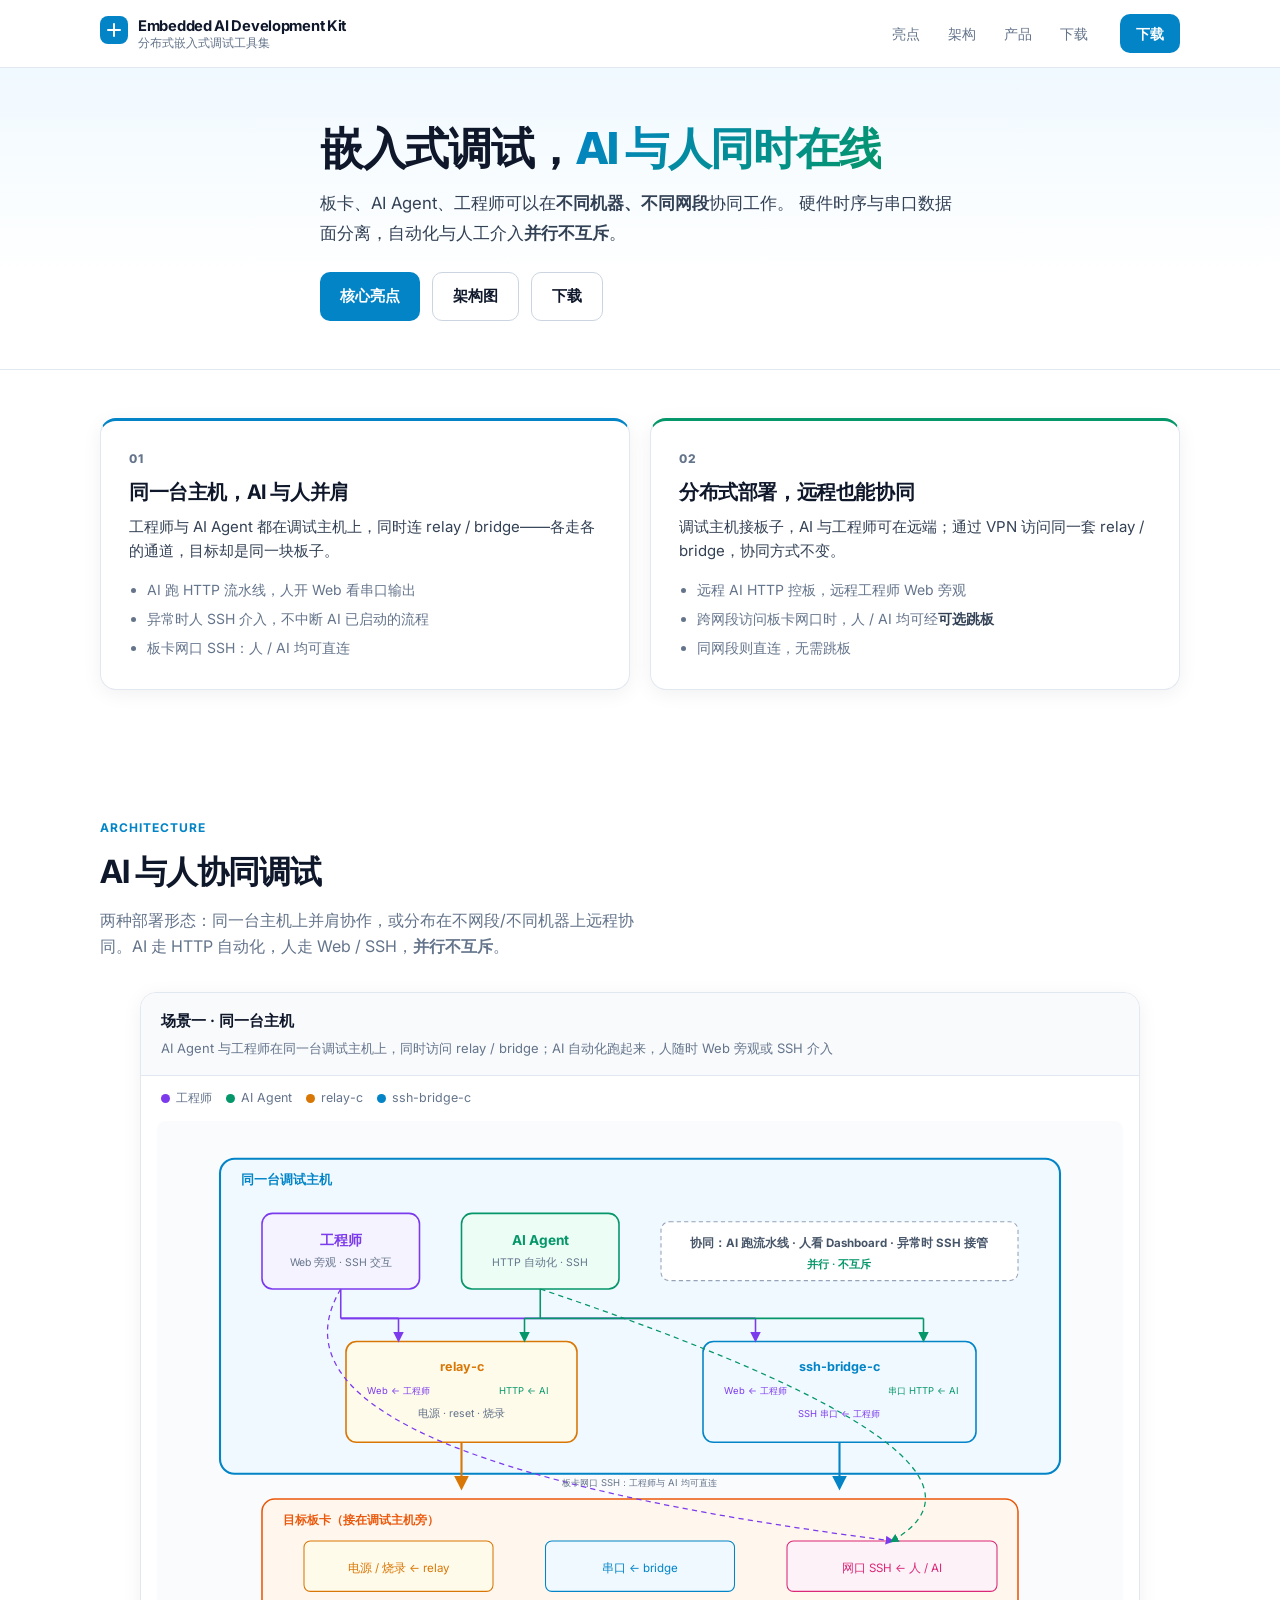
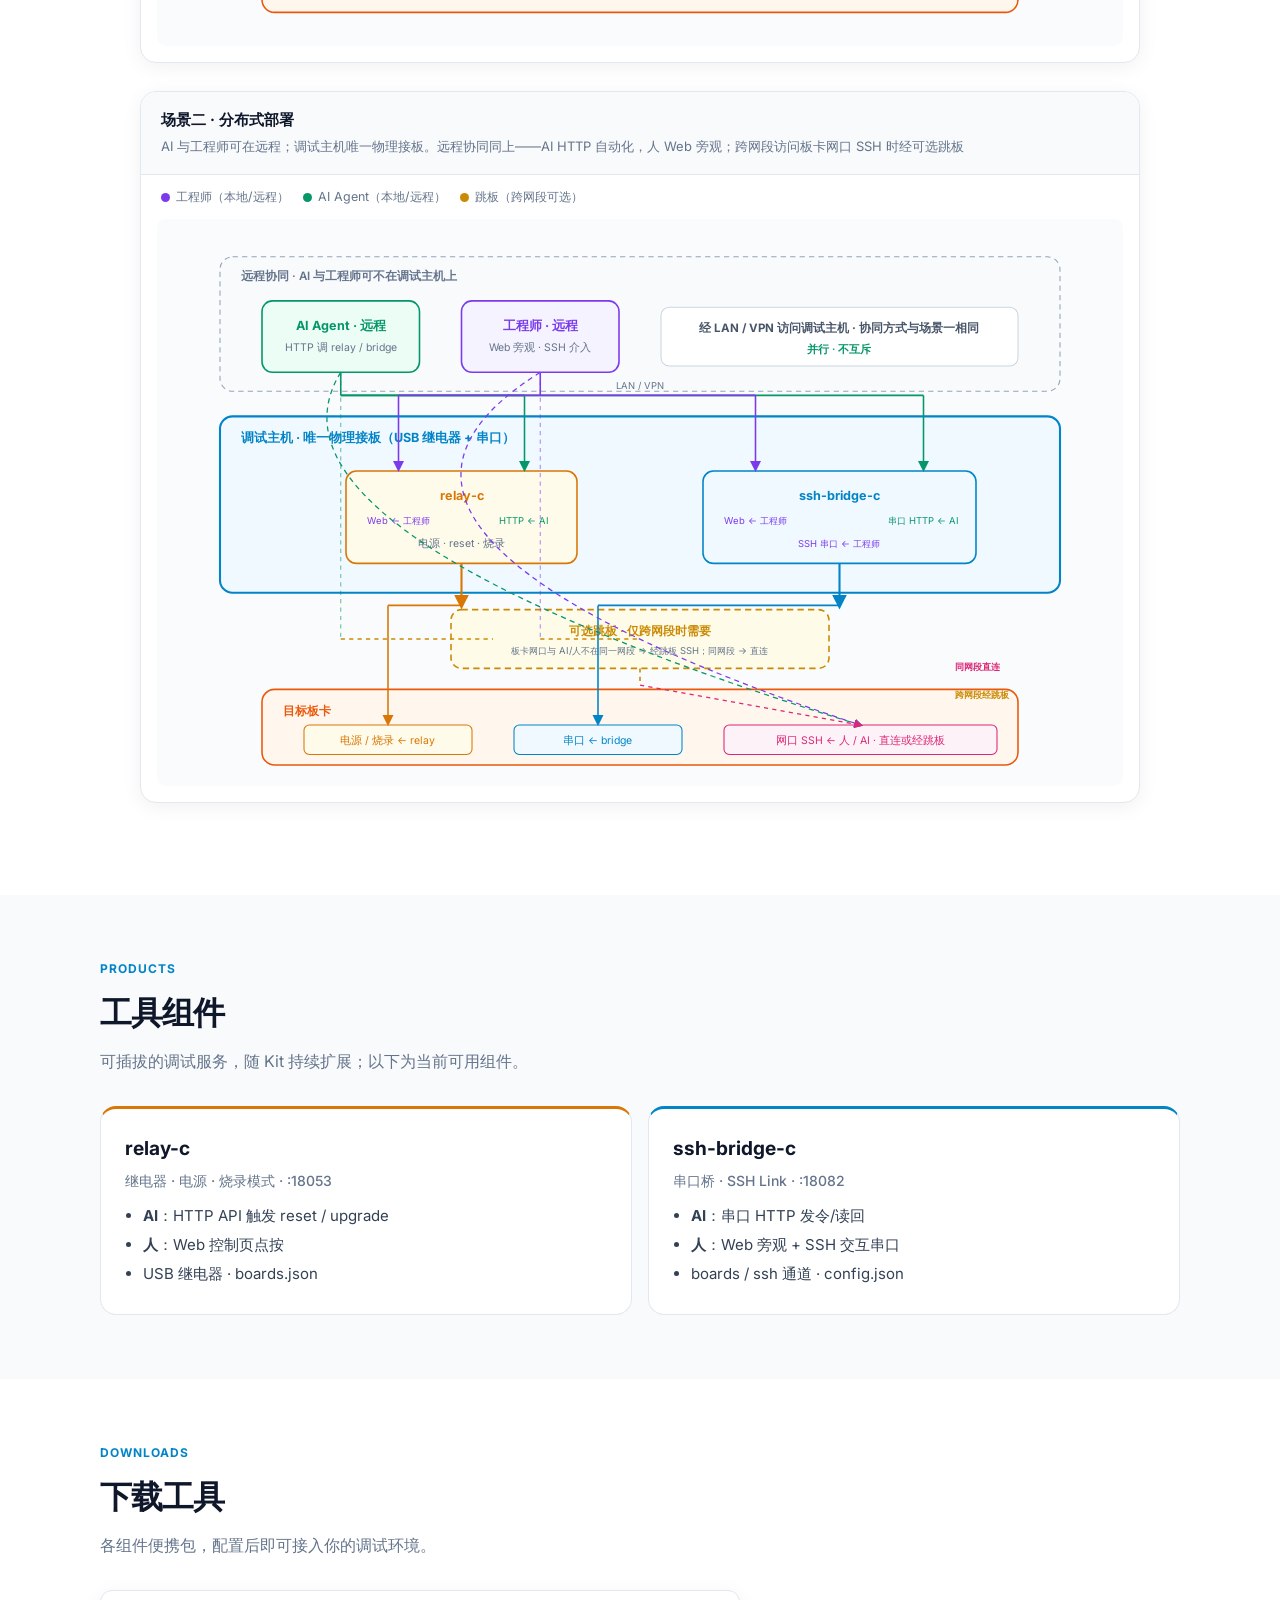
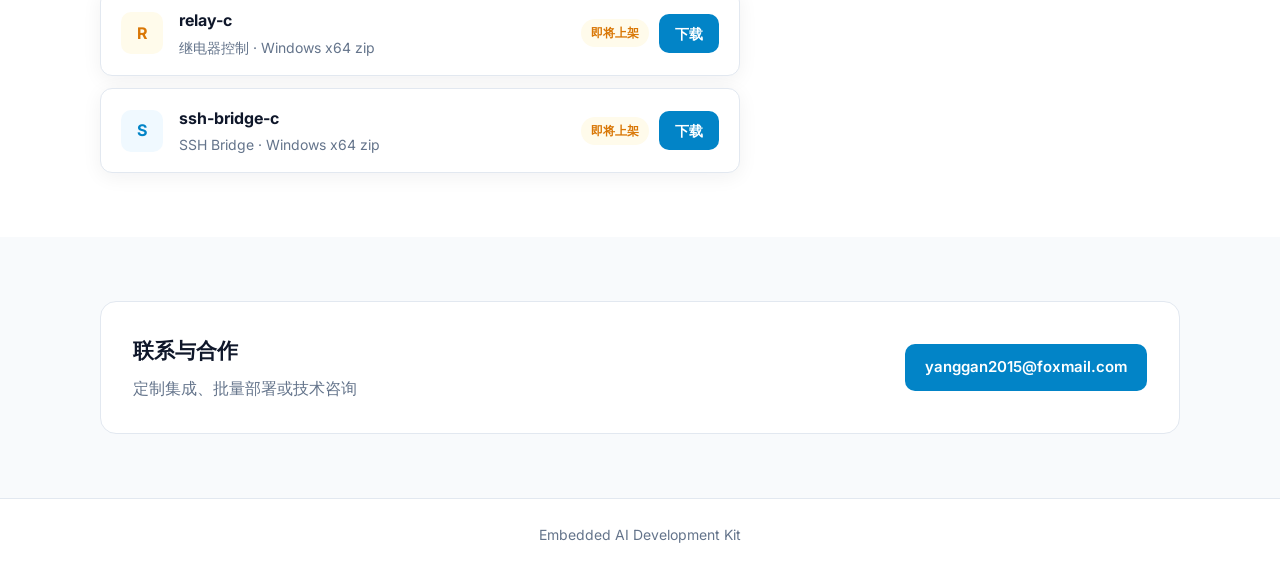
==== commit d3de7ee4: "Use extensible wording for product modules instead of fixed count. Co-authored-by: Cursor <cursorage" ====
--- a/index.html
+++ b/index.html
@@ -4,7 +4,7 @@
   <meta charset="UTF-8">
   <meta name="viewport" content="width=device-width, initial-scale=1">
   <title>Embedded AI Development Kit</title>
-  <meta name="description" content="relay-c + ssh-bridge-c：分布式嵌入式调试。AI 自动化与人机并行，远程可控、随时旁观。">
+  <meta name="description" content="Embedded AI Development Kit：分布式嵌入式调试。AI 自动化与人机并行，远程可控、随时旁观。">
   <link rel="preconnect" href="https://fonts.googleapis.com">
   <link rel="preconnect" href="https://fonts.gstatic.com" crossorigin>
   <link href="https://fonts.googleapis.com/css2?family=Inter:wght@400;500;600;700&family=JetBrains+Mono:wght@400;500&display=swap" rel="stylesheet">
@@ -20,7 +20,7 @@
         </span>
         <span class="brand-text">
           <span class="brand-name">Embedded AI Development Kit</span>
-          <span class="brand-sub">分布式调试 · relay-c · ssh-bridge-c</span>
+          <span class="brand-sub">分布式嵌入式调试工具集</span>
         </span>
       </a>
       <nav class="header-nav">
@@ -42,7 +42,7 @@
           硬件时序与串口数据面分离，自动化与人工介入<strong>并行不互斥</strong>。
         </p>
         <div class="hero-actions">
-          <a class="btn btn-primary" href="#highlights">两大亮点</a>
+          <a class="btn btn-primary" href="#highlights">核心亮点</a>
           <a class="btn btn-secondary" href="#architecture">架构图</a>
           <a class="btn btn-secondary" href="#downloads">下载</a>
         </div>
@@ -296,7 +296,8 @@
       <div class="wrap">
         <div class="section-head">
           <span class="tag">Products</span>
-          <h2>两个模块</h2>
+          <h2>工具组件</h2>
+          <p>可插拔的调试服务，随 Kit 持续扩展；以下为当前可用组件。</p>
         </div>
         <div class="product-grid">
           <article class="product-card relay">
@@ -326,7 +327,7 @@
         <div class="section-head">
           <span class="tag">Downloads</span>
           <h2>下载工具</h2>
-          <p>relay-c 与 ssh-bridge-c 便携包，配置后即可接入你的调试环境。</p>
+          <p>各组件便携包，配置后即可接入你的调试环境。</p>
         </div>
         <div class="download-list" id="downloadList">
           <div class="dl-card" data-product="relay-c">
@@ -367,7 +368,7 @@
   </main>
 
   <footer class="site-footer">
-    <div class="wrap">Embedded AI Development Kit · relay-c · ssh-bridge-c</div>
+    <div class="wrap">Embedded AI Development Kit</div>
   </footer>
   <script src="app.js"></script>
 </body>
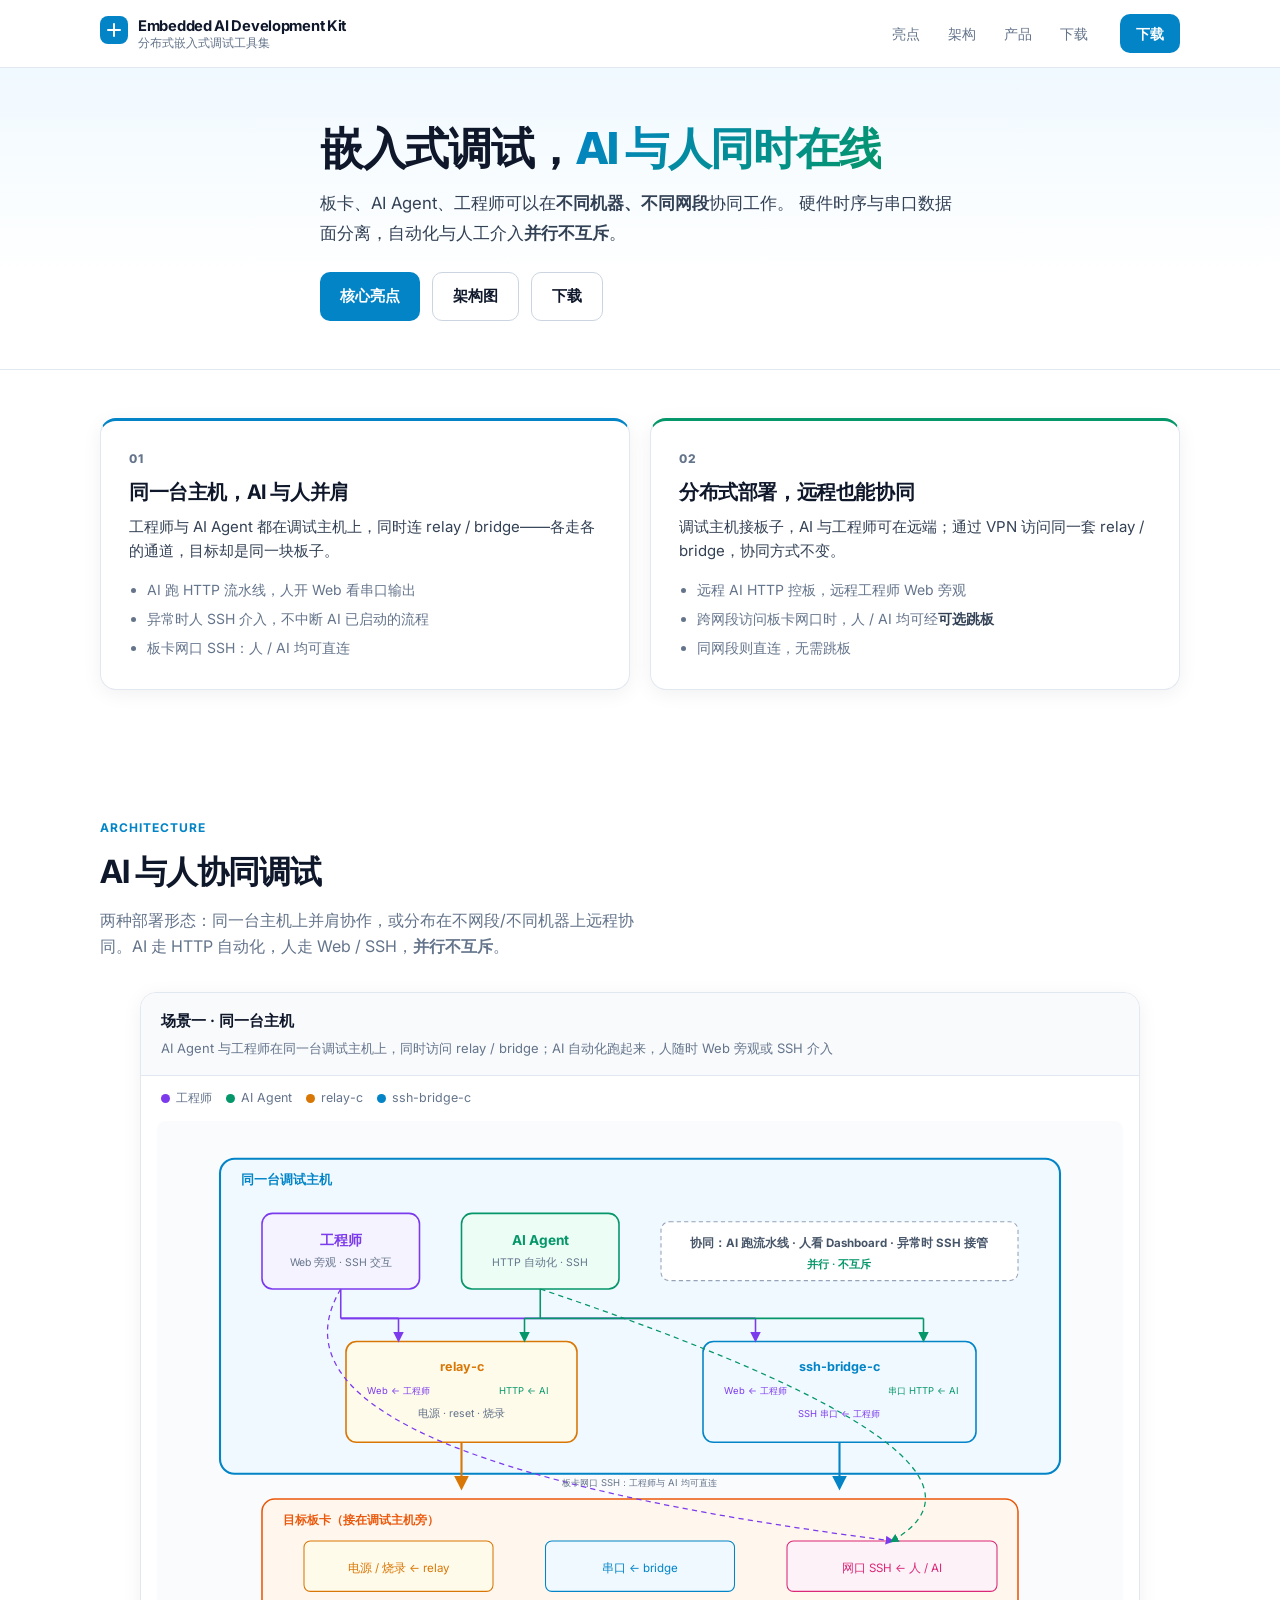
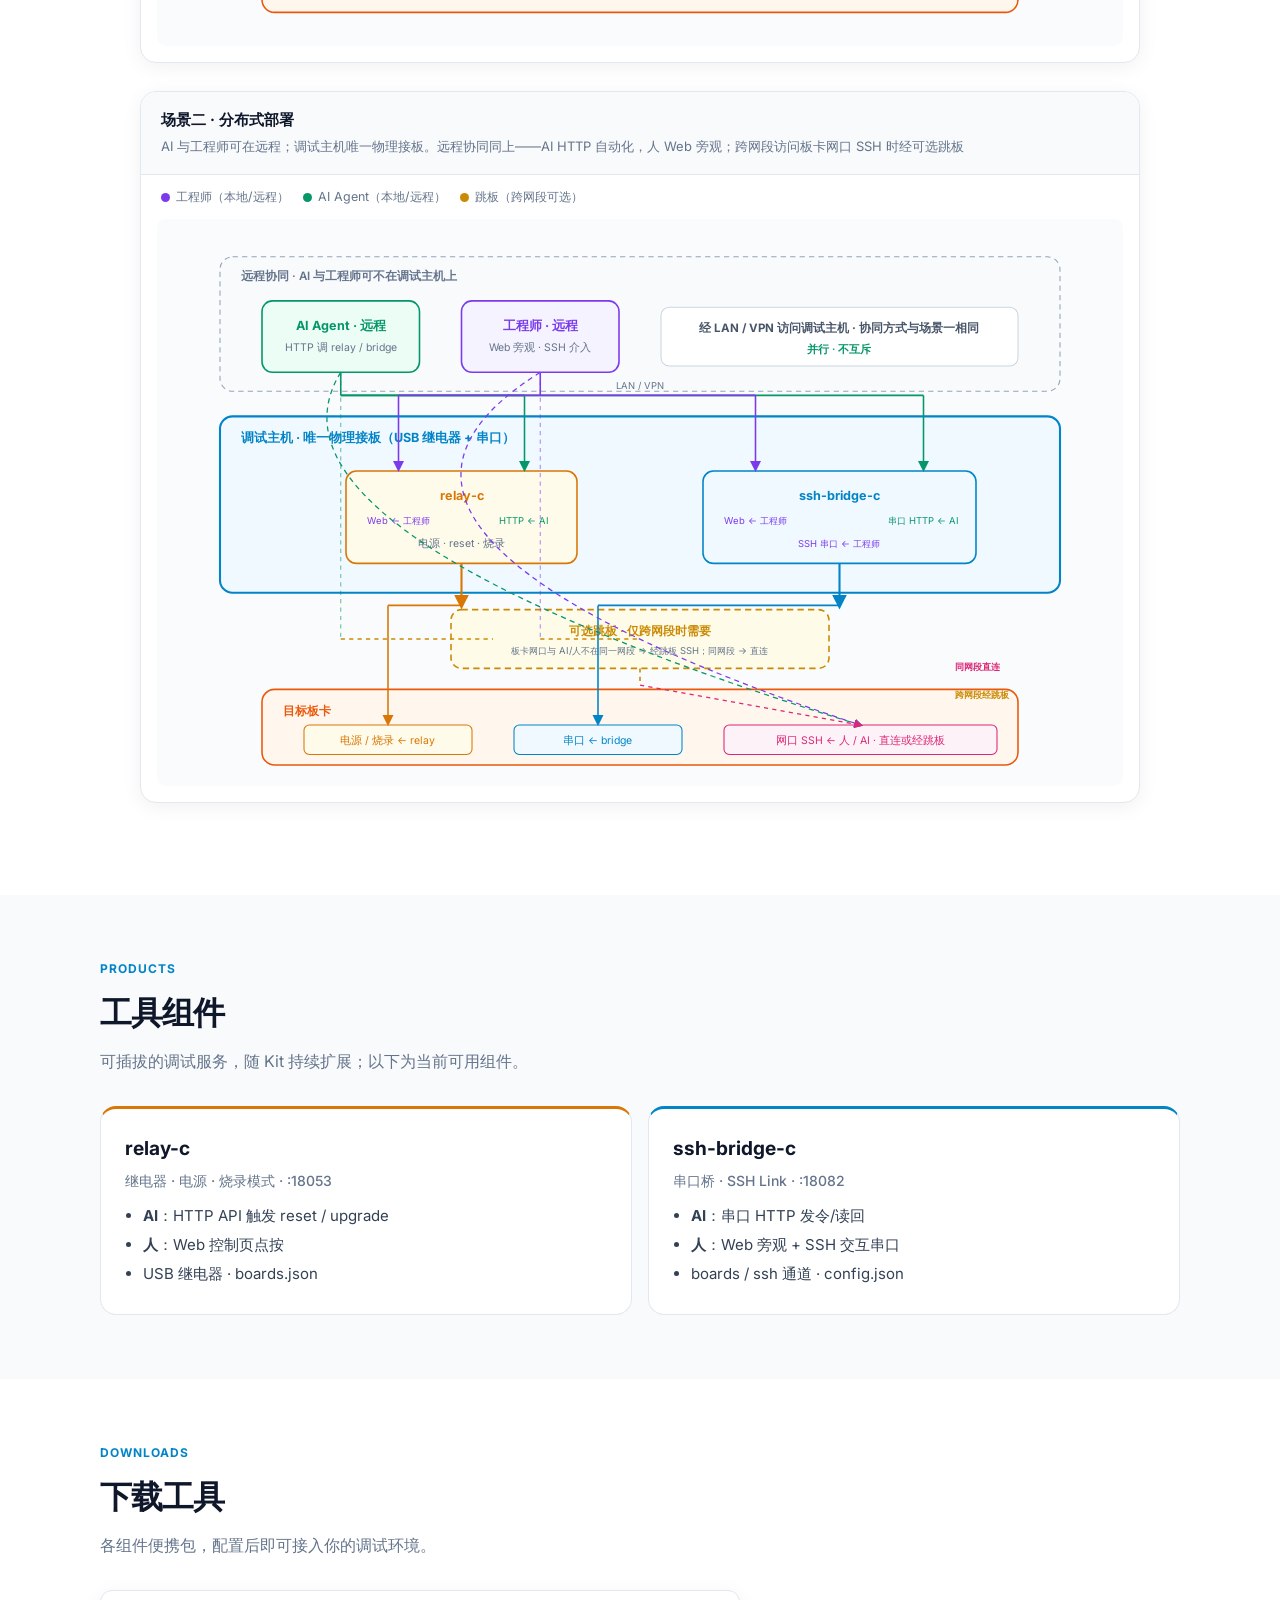
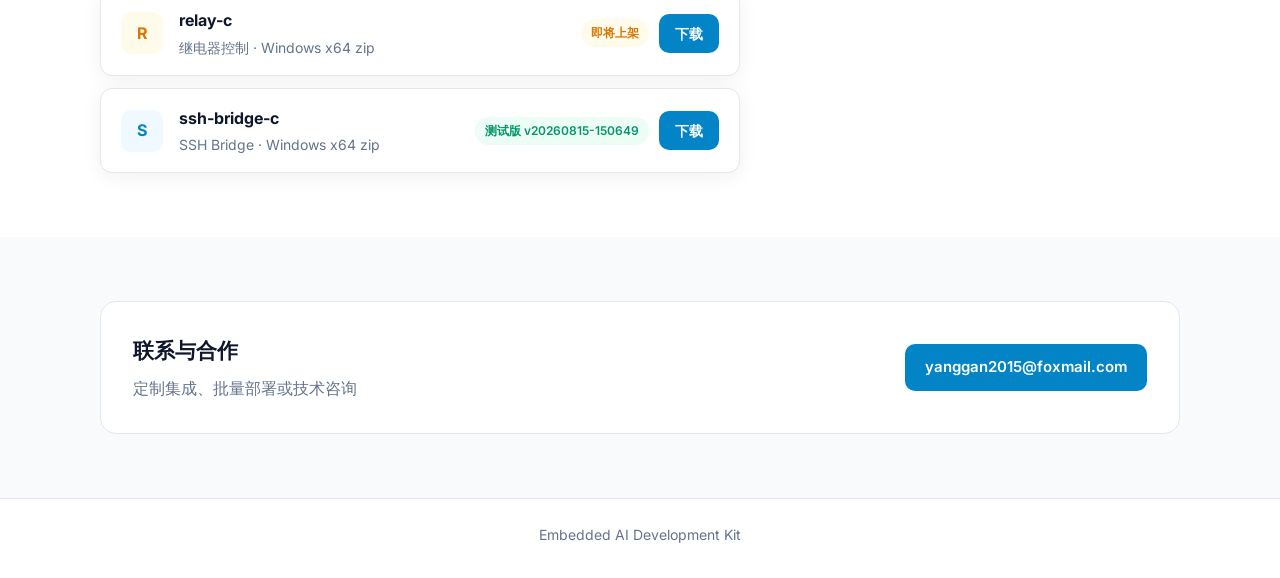
==== commit c3f33d9e: "feat: wire ssh-bridge-c download link and mark as beta" ====
--- a/index.html
+++ b/index.html
@@ -8,7 +8,7 @@
   <link rel="preconnect" href="https://fonts.googleapis.com">
   <link rel="preconnect" href="https://fonts.gstatic.com" crossorigin>
   <link href="https://fonts.googleapis.com/css2?family=Inter:wght@400;500;600;700&family=JetBrains+Mono:wght@400;500&display=swap" rel="stylesheet">
-  <link rel="stylesheet" href="styles.css">
+  <link rel="stylesheet" href="styles.css?v=1">
 </head>
 <body>
 
@@ -348,8 +348,8 @@
               <span>SSH Bridge · Windows x64 zip</span>
             </div>
             <div class="dl-action">
-              <span class="status-pill soon" data-status>即将上架</span>
-              <a class="btn btn-download" href="#" data-download hidden>下载</a>
+              <span class="status-pill soon" data-status>测试版</span>
+              <a class="btn btn-download" href="https://github.com/yanggan2015/ssh-bridge-c-releases/releases/download/v20260815-150649/ssh_bridge_manager-windows-20260815-150649.zip" data-download hidden>下载</a>
             </div>
           </div>
         </div>
@@ -370,6 +370,6 @@
   <footer class="site-footer">
     <div class="wrap">Embedded AI Development Kit</div>
   </footer>
-  <script src="app.js"></script>
+  <script src="app.js?v=1"></script>
 </body>
 </html>
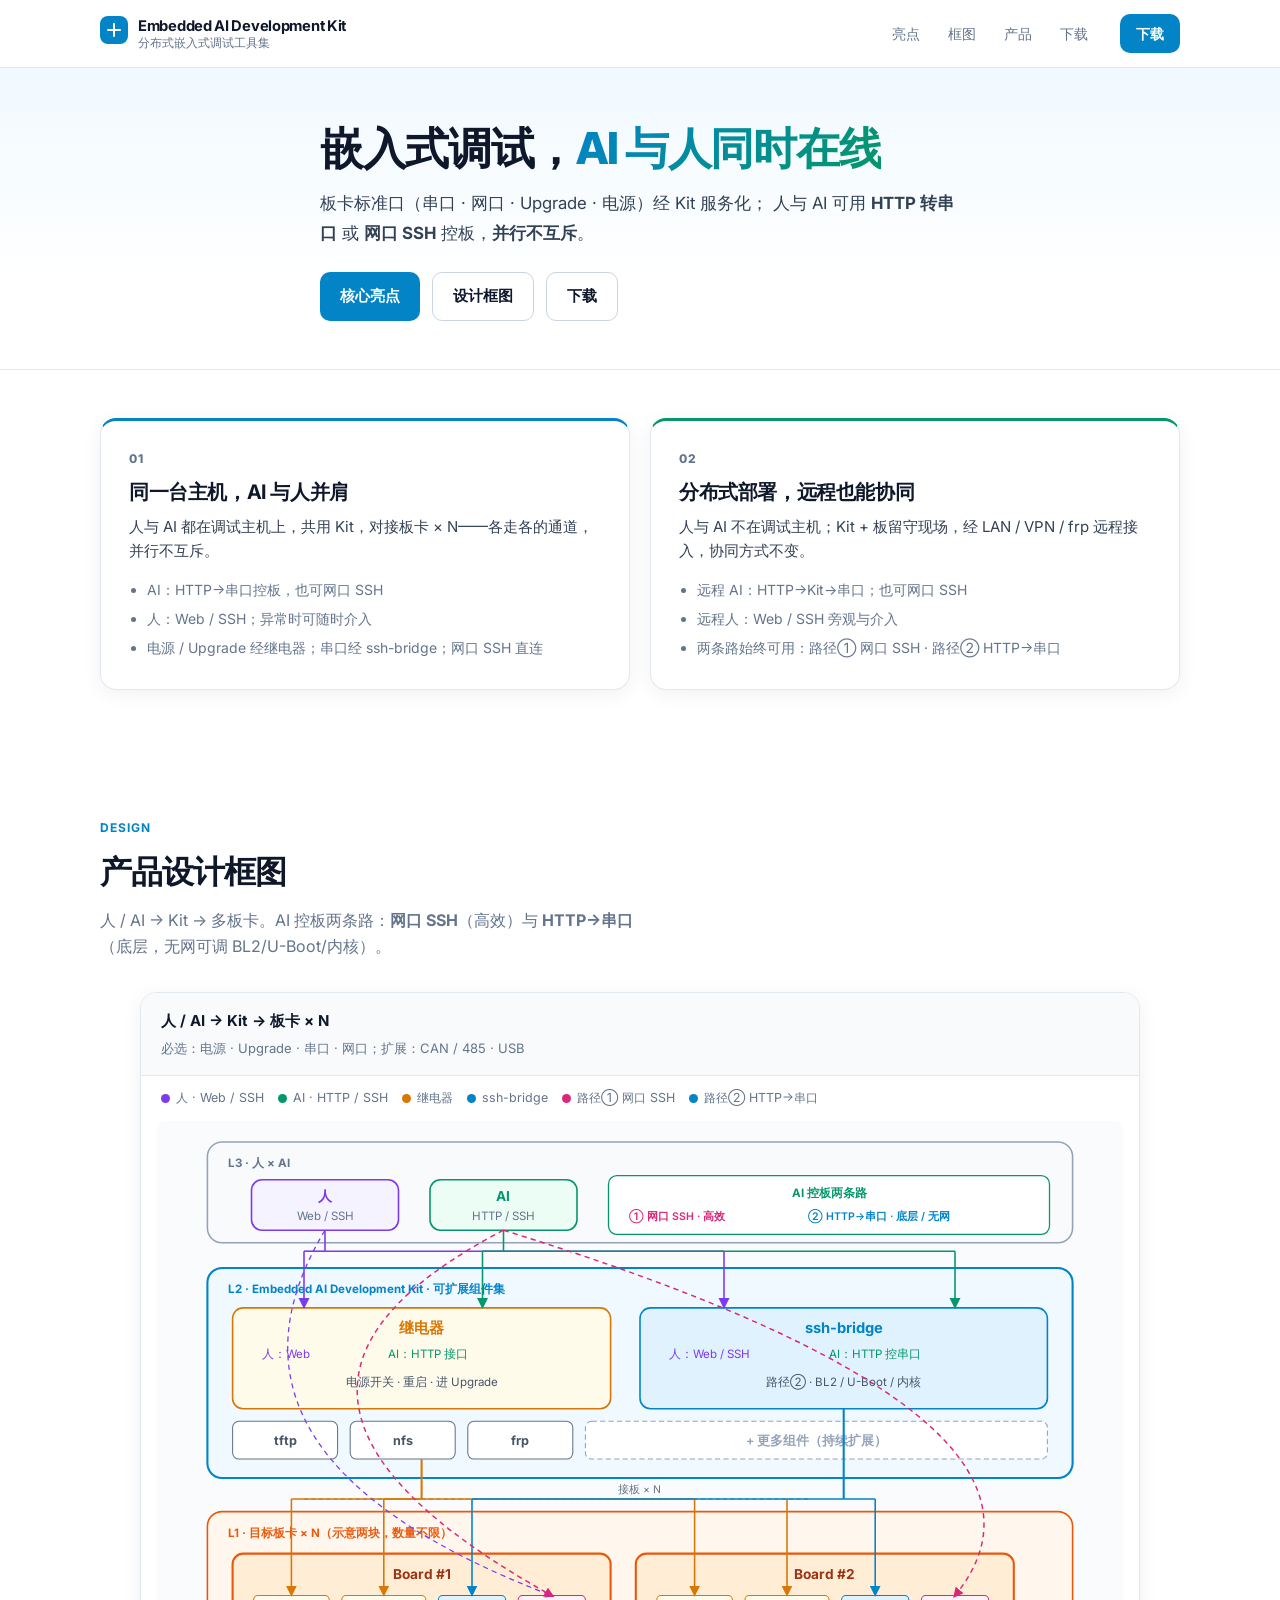
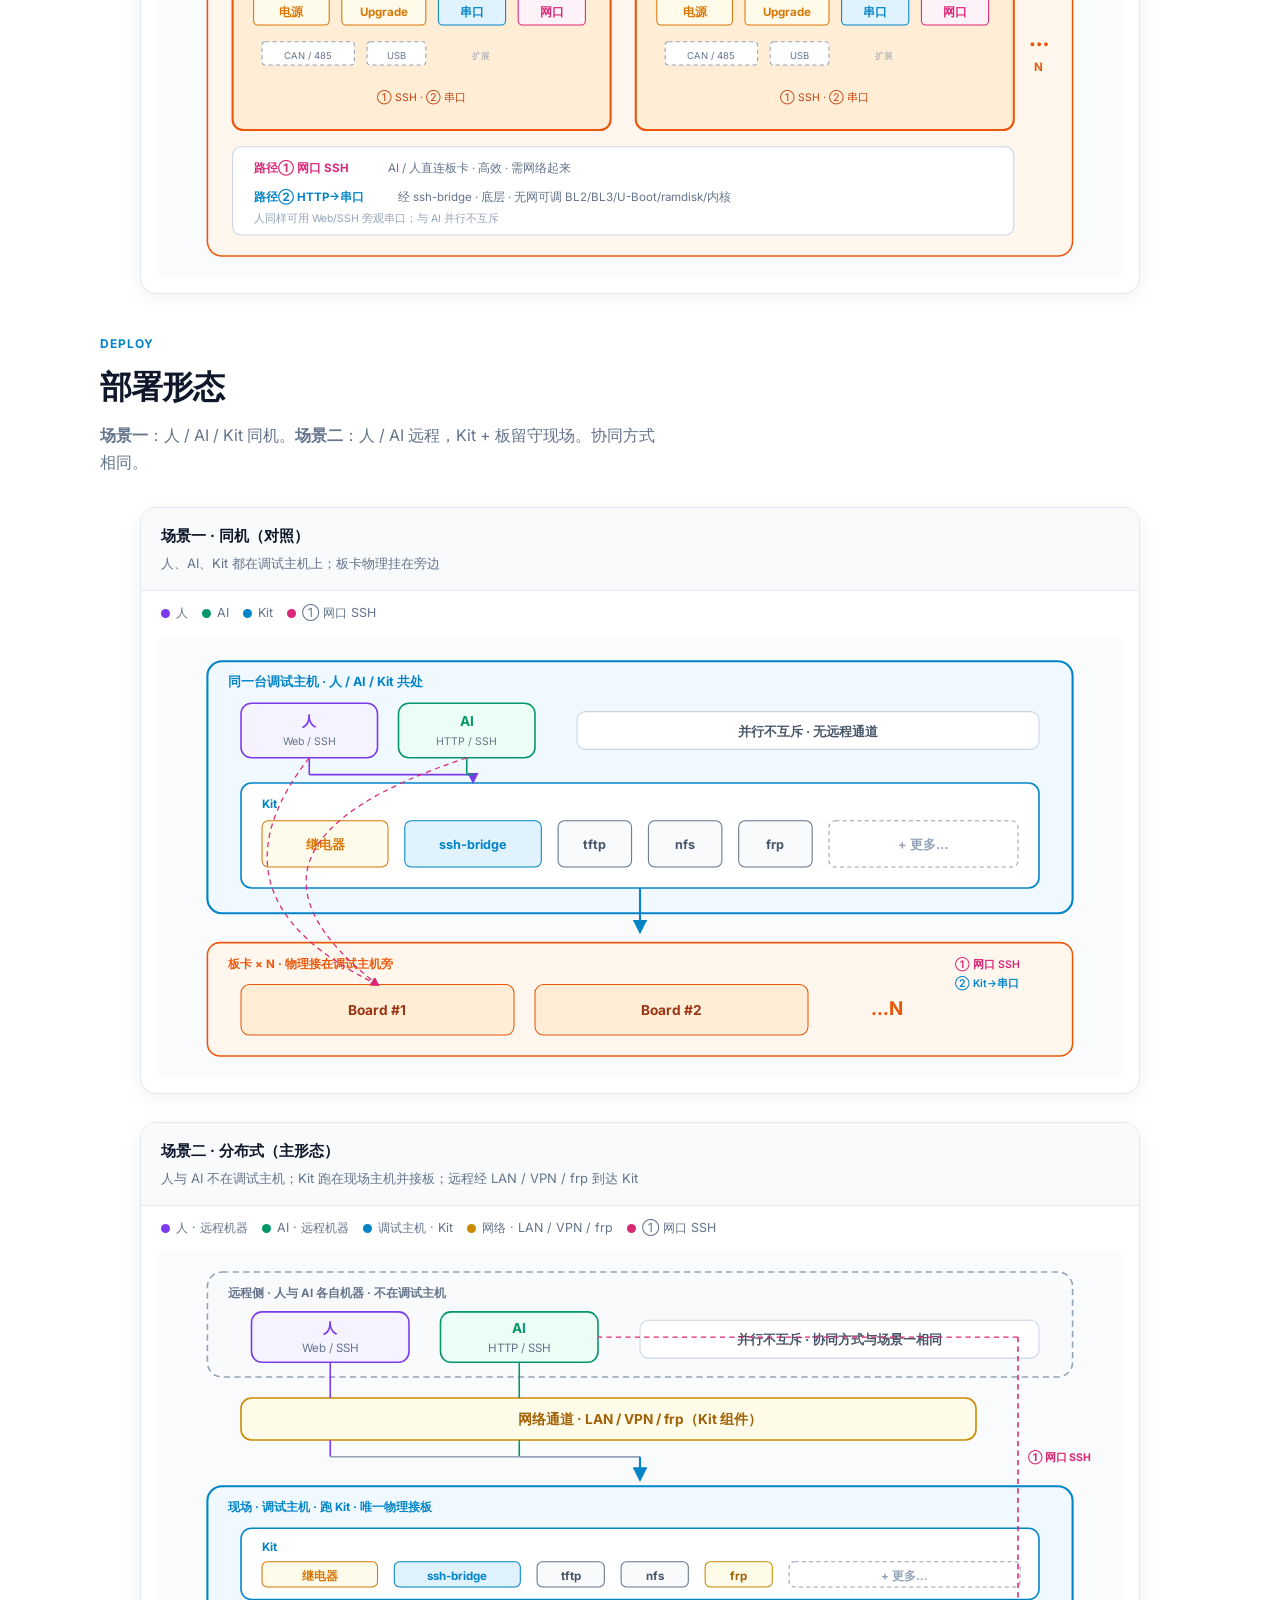
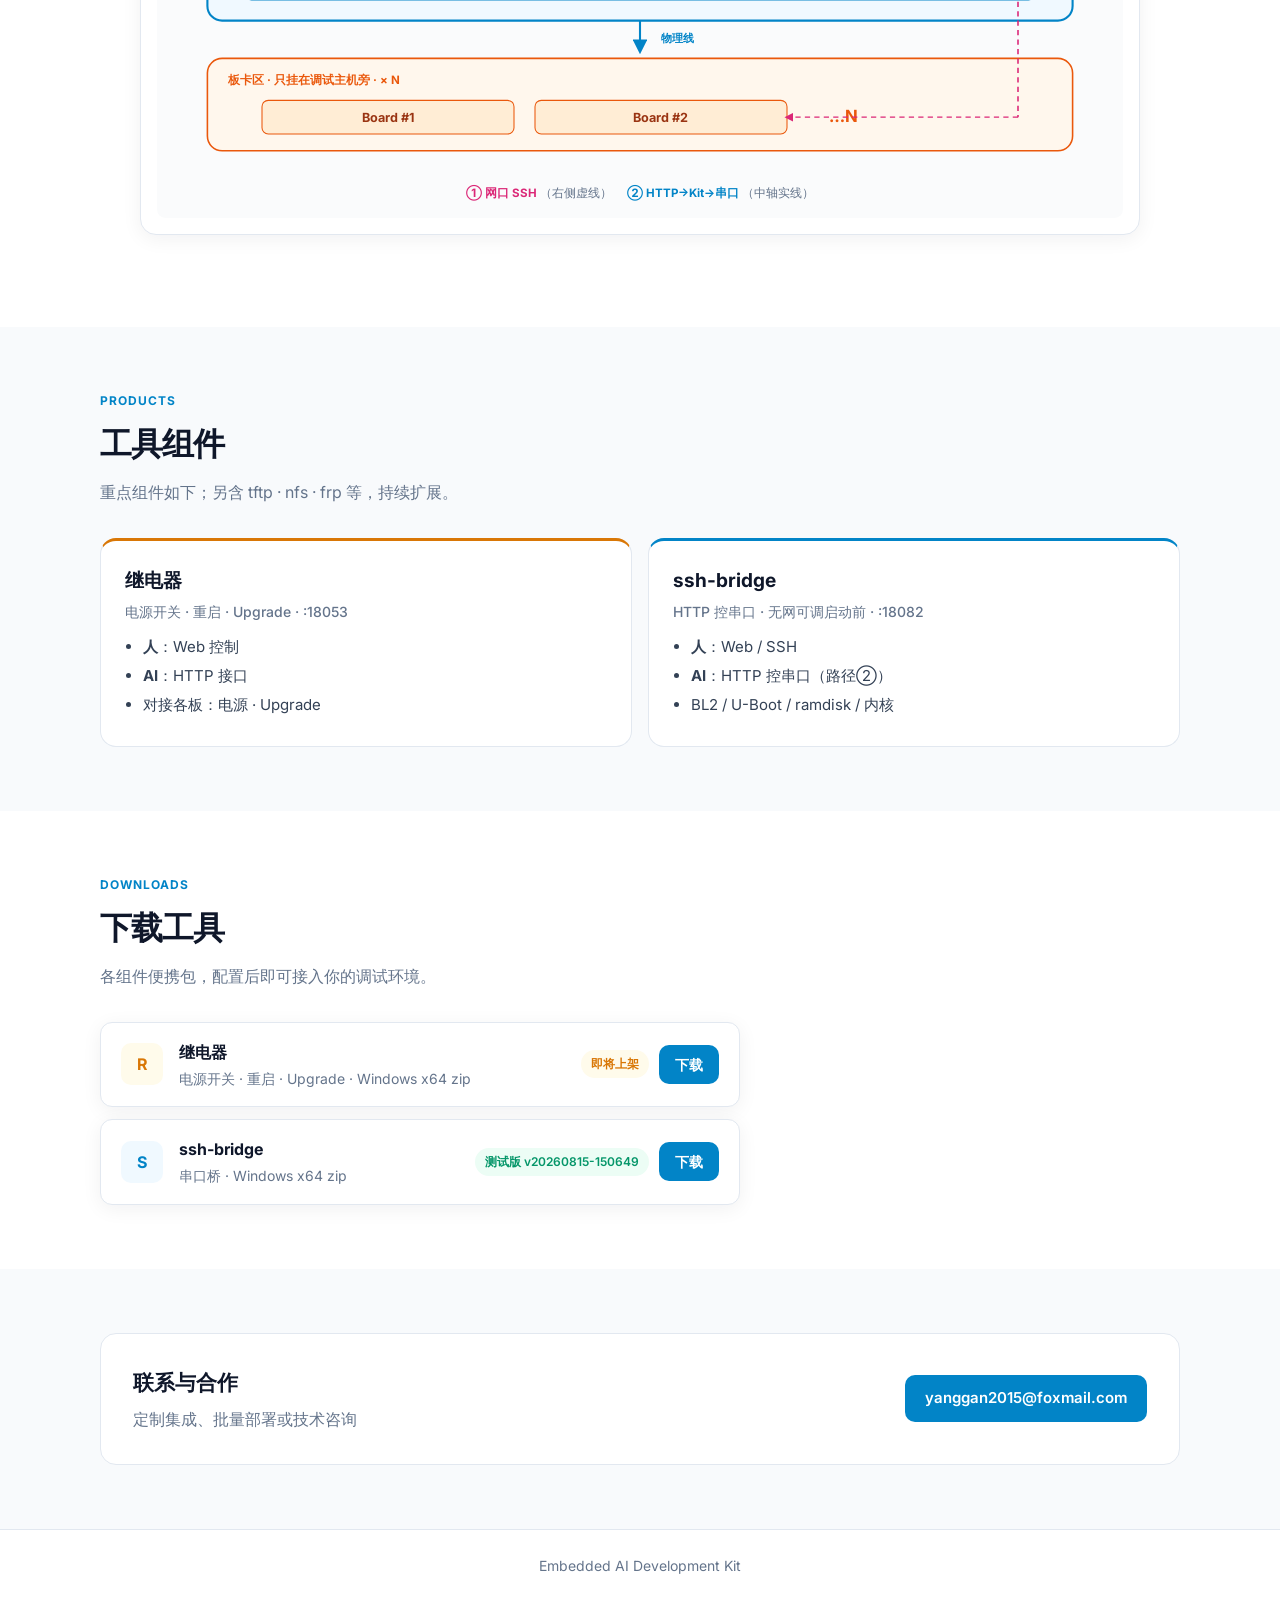
==== commit 9e02843f: "Refine product design and deploy diagrams for the kit landing page. Clarify the L3/L2/L1 stack, mult" ====
--- a/index.html
+++ b/index.html
@@ -4,11 +4,11 @@
   <meta charset="UTF-8">
   <meta name="viewport" content="width=device-width, initial-scale=1">
   <title>Embedded AI Development Kit</title>
-  <meta name="description" content="Embedded AI Development Kit：分布式嵌入式调试。AI 自动化与人机并行，远程可控、随时旁观。">
+  <meta name="description" content="Embedded AI Development Kit：人与 AI 并行调试嵌入式板卡。Kit 服务化电源/Upgrade/串口，支持网口 SSH 与 HTTP→串口两条控板路径，同机或分布式部署。">
   <link rel="preconnect" href="https://fonts.googleapis.com">
   <link rel="preconnect" href="https://fonts.gstatic.com" crossorigin>
   <link href="https://fonts.googleapis.com/css2?family=Inter:wght@400;500;600;700&family=JetBrains+Mono:wght@400;500&display=swap" rel="stylesheet">
-  <link rel="stylesheet" href="styles.css?v=1">
+  <link rel="stylesheet" href="styles.css?v=2">
 </head>
 <body>
 
@@ -25,7 +25,7 @@
       </a>
       <nav class="header-nav">
         <a href="#highlights">亮点</a>
-        <a href="#architecture">架构</a>
+        <a href="#architecture">框图</a>
         <a href="#products">产品</a>
         <a href="#downloads">下载</a>
       </nav>
@@ -38,12 +38,12 @@
       <div class="wrap hero-inner">
         <h1>嵌入式调试，<span class="grad">AI 与人同时在线</span></h1>
         <p class="lead">
-          板卡、AI Agent、工程师可以在<strong>不同机器、不同网段</strong>协同工作。
-          硬件时序与串口数据面分离，自动化与人工介入<strong>并行不互斥</strong>。
+          板卡标准口（串口 · 网口 · Upgrade · 电源）经 Kit 服务化；
+          人与 AI 可用 <strong>HTTP 转串口</strong> 或 <strong>网口 SSH</strong> 控板，<strong>并行不互斥</strong>。
         </p>
         <div class="hero-actions">
           <a class="btn btn-primary" href="#highlights">核心亮点</a>
-          <a class="btn btn-secondary" href="#architecture">架构图</a>
+          <a class="btn btn-secondary" href="#architecture">设计框图</a>
           <a class="btn btn-secondary" href="#downloads">下载</a>
         </div>
       </div>
@@ -55,21 +55,21 @@
           <article class="highlight-card">
             <span class="highlight-num">01</span>
             <h2>同一台主机，AI 与人并肩</h2>
-            <p class="highlight-lead">工程师与 AI Agent 都在调试主机上，同时连 relay / bridge——各走各的通道，目标却是同一块板子。</p>
+            <p class="highlight-lead">人与 AI 都在调试主机上，共用 Kit，对接板卡 × N——各走各的通道，并行不互斥。</p>
             <ul>
-              <li>AI 跑 HTTP 流水线，人开 Web 看串口输出</li>
-              <li>异常时人 SSH 介入，不中断 AI 已启动的流程</li>
-              <li>板卡网口 SSH：人 / AI 均可直连</li>
+              <li>AI：HTTP→串口控板，也可网口 SSH</li>
+              <li>人：Web / SSH；异常时可随时介入</li>
+              <li>电源 / Upgrade 经继电器；串口经 ssh-bridge；网口 SSH 直连</li>
             </ul>
           </article>
           <article class="highlight-card accent">
             <span class="highlight-num">02</span>
             <h2>分布式部署，远程也能协同</h2>
-            <p class="highlight-lead">调试主机接板子，AI 与工程师可在远端；通过 VPN 访问同一套 relay / bridge，协同方式不变。</p>
+            <p class="highlight-lead">人与 AI 不在调试主机；Kit + 板留守现场，经 LAN / VPN / frp 远程接入，协同方式不变。</p>
             <ul>
-              <li>远程 AI HTTP 控板，远程工程师 Web 旁观</li>
-              <li>跨网段访问板卡网口时，人 / AI 均可经<strong>可选跳板</strong></li>
-              <li>同网段则直连，无需跳板</li>
+              <li>远程 AI：HTTP→Kit→串口；也可网口 SSH</li>
+              <li>远程人：Web / SSH 旁观与介入</li>
+              <li>两条路始终可用：路径① 网口 SSH · 路径② HTTP→串口</li>
             </ul>
           </article>
         </div>
@@ -80,212 +80,356 @@
     <section id="architecture" class="section">
       <div class="wrap">
         <div class="section-head">
-          <span class="tag">Architecture</span>
-          <h2>AI 与人协同调试</h2>
-          <p>两种部署形态：同一台主机上并肩协作，或分布在不网段/不同机器上远程协同。AI 走 HTTP 自动化，人走 Web / SSH，<strong>并行不互斥</strong>。</p>
-        </div>
-
-        <!-- 场景一：同一台主机 -->
+          <span class="tag">Design</span>
+          <h2>产品设计框图</h2>
+          <p>人 / AI → Kit → 多板卡。AI 控板两条路：<strong>网口 SSH</strong>（高效）与 <strong>HTTP→串口</strong>（底层，无网可调 BL2/U-Boot/内核）。</p>
+        </div>
+
+        <!-- 产品设计框图 -->
         <figure class="diagram">
           <figcaption>
-            <strong>场景一 · 同一台主机</strong>
-            <span>AI Agent 与工程师在同一台调试主机上，同时访问 relay / bridge；AI 自动化跑起来，人随时 Web 旁观或 SSH 介入</span>
+            <strong>人 / AI → Kit → 板卡 × N</strong>
+            <span>必选：电源 · Upgrade · 串口 · 网口；扩展：CAN / 485 · USB</span>
           </figcaption>
           <div class="legend">
-            <span><i class="dot human"></i>工程师</span>
-            <span><i class="dot ai"></i>AI Agent</span>
-            <span><i class="dot relay"></i>relay-c</span>
-            <span><i class="dot bridge"></i>ssh-bridge-c</span>
+            <span><i class="dot human"></i>人 · Web / SSH</span>
+            <span><i class="dot ai"></i>AI · HTTP / SSH</span>
+            <span><i class="dot relay"></i>继电器</span>
+            <span><i class="dot bridge"></i>ssh-bridge</span>
+            <span><i class="dot net"></i>路径① 网口 SSH</span>
+            <span><i class="dot bridge"></i>路径② HTTP→串口</span>
           </div>
           <div class="svg-box">
-            <svg viewBox="0 0 920 500" xmlns="http://www.w3.org/2000/svg" role="img" aria-label="场景一 同一台主机 AI与人协同">
+            <svg viewBox="0 0 920 720" xmlns="http://www.w3.org/2000/svg" role="img" aria-label="产品设计框图">
+              <defs>
+                <marker id="mk-h" markerWidth="7" markerHeight="7" refX="5" refY="3.5" orient="auto"><path d="M0,0 L7,3.5 L0,7 Z" fill="#7c3aed"/></marker>
+                <marker id="mk-a" markerWidth="7" markerHeight="7" refX="5" refY="3.5" orient="auto"><path d="M0,0 L7,3.5 L0,7 Z" fill="#059669"/></marker>
+                <marker id="mk-r" markerWidth="7" markerHeight="7" refX="5" refY="3.5" orient="auto"><path d="M0,0 L7,3.5 L0,7 Z" fill="#d97706"/></marker>
+                <marker id="mk-b" markerWidth="7" markerHeight="7" refX="5" refY="3.5" orient="auto"><path d="M0,0 L7,3.5 L0,7 Z" fill="#0284c7"/></marker>
+                <marker id="mk-n" markerWidth="7" markerHeight="7" refX="5" refY="3.5" orient="auto"><path d="M0,0 L7,3.5 L0,7 Z" fill="#db2777"/></marker>
+              </defs>
+              <rect width="920" height="720" fill="#fafbfc" rx="8"/>
+
+              <!-- L3 -->
+              <rect x="48" y="20" width="824" height="96" rx="14" fill="#f8fafc" stroke="#94a3b8" stroke-width="1.5"/>
+              <text x="68" y="44" fill="#64748b" font-size="11" font-weight="700">L3 · 人 × AI</text>
+
+              <rect x="90" y="56" width="140" height="48" rx="10" fill="#f5f3ff" stroke="#7c3aed" stroke-width="1.5"/>
+              <text x="160" y="76" text-anchor="middle" fill="#7c3aed" font-size="13" font-weight="700">人</text>
+              <text x="160" y="94" text-anchor="middle" fill="#64748b" font-size="11">Web / SSH</text>
+
+              <rect x="260" y="56" width="140" height="48" rx="10" fill="#ecfdf5" stroke="#059669" stroke-width="1.5"/>
+              <text x="330" y="76" text-anchor="middle" fill="#059669" font-size="13" font-weight="700">AI</text>
+              <text x="330" y="94" text-anchor="middle" fill="#64748b" font-size="11">HTTP / SSH</text>
+
+              <!-- AI 两条路径说明 -->
+              <rect x="430" y="52" width="420" height="56" rx="8" fill="#fff" stroke="#059669" stroke-width="1.2"/>
+              <text x="640" y="72" text-anchor="middle" fill="#059669" font-size="11" font-weight="700">AI 控板两条路</text>
+              <text x="450" y="94" fill="#db2777" font-size="10" font-weight="600">① 网口 SSH · 高效</text>
+              <text x="620" y="94" fill="#0284c7" font-size="10" font-weight="600">② HTTP→串口 · 底层 / 无网</text>
+
+              <!-- L2 -->
+              <rect x="48" y="140" width="824" height="200" rx="14" fill="#f0f9ff" stroke="#0284c7" stroke-width="2"/>
+              <text x="68" y="164" fill="#0284c7" font-size="11" font-weight="700">L2 · Embedded AI Development Kit · 可扩展组件集</text>
+
+              <!-- 继电器 -->
+              <rect x="72" y="178" width="360" height="96" rx="10" fill="#fffbeb" stroke="#d97706" stroke-width="1.5"/>
+              <text x="252" y="202" text-anchor="middle" fill="#d97706" font-size="14" font-weight="700">继电器</text>
+              <text x="100" y="226" fill="#7c3aed" font-size="11">人：Web</text>
+              <text x="220" y="226" fill="#059669" font-size="11">AI：HTTP 接口</text>
+              <text x="252" y="252" text-anchor="middle" fill="#475569" font-size="11">电源开关 · 重启 · 进 Upgrade</text>
+
+              <!-- ssh-bridge -->
+              <rect x="460" y="178" width="388" height="96" rx="10" fill="#e0f2fe" stroke="#0284c7" stroke-width="1.5"/>
+              <text x="654" y="202" text-anchor="middle" fill="#0284c7" font-size="14" font-weight="700">ssh-bridge</text>
+              <text x="488" y="226" fill="#7c3aed" font-size="11">人：Web / SSH</text>
+              <text x="640" y="226" fill="#059669" font-size="11">AI：HTTP 控串口</text>
+              <text x="654" y="252" text-anchor="middle" fill="#475569" font-size="11">路径② · BL2 / U-Boot / 内核</text>
+
+              <!-- 扩展组件 -->
+              <rect x="72" y="286" width="100" height="36" rx="6" fill="#fff" stroke="#64748b"/>
+              <text x="122" y="309" text-anchor="middle" fill="#475569" font-size="12" font-weight="700">tftp</text>
+              <rect x="184" y="286" width="100" height="36" rx="6" fill="#fff" stroke="#64748b"/>
+              <text x="234" y="309" text-anchor="middle" fill="#475569" font-size="12" font-weight="700">nfs</text>
+              <rect x="296" y="286" width="100" height="36" rx="6" fill="#fff" stroke="#64748b"/>
+              <text x="346" y="309" text-anchor="middle" fill="#475569" font-size="12" font-weight="700">frp</text>
+              <rect x="408" y="286" width="440" height="36" rx="6" fill="#fff" stroke="#94a3b8" stroke-dasharray="5 3"/>
+              <text x="628" y="309" text-anchor="middle" fill="#94a3b8" font-size="12" font-weight="600">+ 更多组件（持续扩展）</text>
+
+              <!-- L3 → L2 -->
+              <line x1="160" y1="104" x2="160" y2="124" stroke="#7c3aed" stroke-width="1.5"/>
+              <line x1="160" y1="124" x2="140" y2="124" stroke="#7c3aed" stroke-width="1.5"/>
+              <line x1="140" y1="124" x2="140" y2="176" stroke="#7c3aed" stroke-width="1.5" marker-end="url(#mk-h)"/>
+              <line x1="160" y1="124" x2="540" y2="124" stroke="#7c3aed" stroke-width="1.5"/>
+              <line x1="540" y1="124" x2="540" y2="176" stroke="#7c3aed" stroke-width="1.5" marker-end="url(#mk-h)"/>
+
+              <line x1="330" y1="104" x2="330" y2="124" stroke="#059669" stroke-width="1.5"/>
+              <line x1="330" y1="124" x2="310" y2="124" stroke="#059669" stroke-width="1.5"/>
+              <line x1="310" y1="124" x2="310" y2="176" stroke="#059669" stroke-width="1.5" marker-end="url(#mk-a)"/>
+              <line x1="330" y1="124" x2="760" y2="124" stroke="#059669" stroke-width="1.5"/>
+              <line x1="760" y1="124" x2="760" y2="176" stroke="#059669" stroke-width="1.5" marker-end="url(#mk-a)"/>
+
+              <!-- L2 → L1 bus -->
+              <line x1="252" y1="322" x2="252" y2="360" stroke="#d97706" stroke-width="2"/>
+              <line x1="654" y1="274" x2="654" y2="360" stroke="#0284c7" stroke-width="2"/>
+              <line x1="140" y1="360" x2="620" y2="360" stroke="#94a3b8" stroke-width="1.5" stroke-dasharray="4 3"/>
+              <text x="460" y="354" text-anchor="middle" fill="#64748b" font-size="10">接板 × N</text>
+
+              <!-- L1 · 两块板 + N -->
+              <rect x="48" y="372" width="824" height="328" rx="14" fill="#fff7ed" stroke="#ea580c" stroke-width="1.5"/>
+              <text x="68" y="396" fill="#ea580c" font-size="11" font-weight="700">L1 · 目标板卡 × N（示意两块，数量不限）</text>
+
+              <!-- Board #1 -->
+              <rect x="72" y="412" width="360" height="168" rx="10" fill="#ffedd5" stroke="#ea580c" stroke-width="2"/>
+              <text x="252" y="436" text-anchor="middle" fill="#9a3412" font-size="13" font-weight="700">Board #1</text>
+
+              <rect x="92" y="452" width="72" height="28" rx="4" fill="#fffbeb" stroke="#d97706"/>
+              <text x="128" y="471" text-anchor="middle" fill="#d97706" font-size="11" font-weight="700">电源</text>
+              <rect x="176" y="452" width="80" height="28" rx="4" fill="#fffbeb" stroke="#d97706"/>
+              <text x="216" y="471" text-anchor="middle" fill="#d97706" font-size="11" font-weight="700">Upgrade</text>
+              <rect x="268" y="452" width="64" height="28" rx="4" fill="#e0f2fe" stroke="#0284c7"/>
+              <text x="300" y="471" text-anchor="middle" fill="#0284c7" font-size="11" font-weight="700">串口</text>
+              <rect x="344" y="452" width="64" height="28" rx="4" fill="#fdf2f8" stroke="#db2777"/>
+              <text x="376" y="471" text-anchor="middle" fill="#db2777" font-size="11" font-weight="700">网口</text>
+
+              <rect x="100" y="496" width="88" height="22" rx="3" fill="#fff" stroke="#94a3b8" stroke-dasharray="4 3"/>
+              <text x="144" y="512" text-anchor="middle" fill="#64748b" font-size="9">CAN / 485</text>
+              <rect x="200" y="496" width="56" height="22" rx="3" fill="#fff" stroke="#94a3b8" stroke-dasharray="4 3"/>
+              <text x="228" y="512" text-anchor="middle" fill="#64748b" font-size="9">USB</text>
+              <text x="300" y="512" fill="#94a3b8" font-size="9">扩展</text>
+
+              <text x="252" y="552" text-anchor="middle" fill="#c2410c" font-size="10">① SSH · ② 串口</text>
+
+              <!-- Board #2 -->
+              <rect x="456" y="412" width="360" height="168" rx="10" fill="#ffedd5" stroke="#ea580c" stroke-width="2"/>
+              <text x="636" y="436" text-anchor="middle" fill="#9a3412" font-size="13" font-weight="700">Board #2</text>
+
+              <rect x="476" y="452" width="72" height="28" rx="4" fill="#fffbeb" stroke="#d97706"/>
+              <text x="512" y="471" text-anchor="middle" fill="#d97706" font-size="11" font-weight="700">电源</text>
+              <rect x="560" y="452" width="80" height="28" rx="4" fill="#fffbeb" stroke="#d97706"/>
+              <text x="600" y="471" text-anchor="middle" fill="#d97706" font-size="11" font-weight="700">Upgrade</text>
+              <rect x="652" y="452" width="64" height="28" rx="4" fill="#e0f2fe" stroke="#0284c7"/>
+              <text x="684" y="471" text-anchor="middle" fill="#0284c7" font-size="11" font-weight="700">串口</text>
+              <rect x="728" y="452" width="64" height="28" rx="4" fill="#fdf2f8" stroke="#db2777"/>
+              <text x="760" y="471" text-anchor="middle" fill="#db2777" font-size="11" font-weight="700">网口</text>
+
+              <rect x="484" y="496" width="88" height="22" rx="3" fill="#fff" stroke="#94a3b8" stroke-dasharray="4 3"/>
+              <text x="528" y="512" text-anchor="middle" fill="#64748b" font-size="9">CAN / 485</text>
+              <rect x="584" y="496" width="56" height="22" rx="3" fill="#fff" stroke="#94a3b8" stroke-dasharray="4 3"/>
+              <text x="612" y="512" text-anchor="middle" fill="#64748b" font-size="9">USB</text>
+              <text x="684" y="512" fill="#94a3b8" font-size="9">扩展</text>
+
+              <text x="636" y="552" text-anchor="middle" fill="#c2410c" font-size="10">① SSH · ② 串口</text>
+
+              <!-- …N -->
+              <text x="840" y="500" text-anchor="middle" fill="#ea580c" font-size="22" font-weight="700">…</text>
+              <text x="840" y="524" text-anchor="middle" fill="#ea580c" font-size="11" font-weight="700">N</text>
+
+              <!-- Kit → boards fan-out -->
+              <line x1="252" y1="360" x2="128" y2="360" stroke="#d97706" stroke-width="1.5"/>
+              <line x1="128" y1="360" x2="128" y2="450" stroke="#d97706" stroke-width="1.5" marker-end="url(#mk-r)"/>
+              <line x1="252" y1="360" x2="216" y2="360" stroke="#d97706" stroke-width="1.5"/>
+              <line x1="216" y1="360" x2="216" y2="450" stroke="#d97706" stroke-width="1.5" marker-end="url(#mk-r)"/>
+              <line x1="252" y1="360" x2="512" y2="360" stroke="#d97706" stroke-width="1.5"/>
+              <line x1="512" y1="360" x2="512" y2="450" stroke="#d97706" stroke-width="1.5" marker-end="url(#mk-r)"/>
+              <line x1="600" y1="360" x2="600" y2="450" stroke="#d97706" stroke-width="1.5" marker-end="url(#mk-r)"/>
+
+              <line x1="654" y1="360" x2="300" y2="360" stroke="#0284c7" stroke-width="1.5"/>
+              <line x1="300" y1="360" x2="300" y2="450" stroke="#0284c7" stroke-width="1.5" marker-end="url(#mk-b)"/>
+              <line x1="654" y1="360" x2="684" y2="360" stroke="#0284c7" stroke-width="1.5"/>
+              <line x1="684" y1="360" x2="684" y2="450" stroke="#0284c7" stroke-width="1.5" marker-end="url(#mk-b)"/>
+
+              <!-- 路径说明条 -->
+              <rect x="72" y="596" width="744" height="84" rx="8" fill="#fff" stroke="#cbd5e1"/>
+              <text x="92" y="620" fill="#db2777" font-size="11" font-weight="700">路径① 网口 SSH</text>
+              <text x="220" y="620" fill="#64748b" font-size="11">AI / 人直连板卡 · 高效 · 需网络起来</text>
+              <text x="92" y="648" fill="#0284c7" font-size="11" font-weight="700">路径② HTTP→串口</text>
+              <text x="230" y="648" fill="#64748b" font-size="11">经 ssh-bridge · 底层 · 无网可调 BL2/BL3/U-Boot/ramdisk/内核</text>
+              <text x="92" y="668" fill="#94a3b8" font-size="10">人同样可用 Web/SSH 旁观串口；与 AI 并行不互斥</text>
+
+              <!-- 路径① 虚线 AI/人 → 网口 -->
+              <path d="M 160 104 Q 30 320 376 452" fill="none" stroke="#7c3aed" stroke-width="1.2" stroke-dasharray="5 4" marker-end="url(#mk-h)"/>
+              <path d="M 330 104 Q 30 260 376 452" fill="none" stroke="#db2777" stroke-width="1.4" stroke-dasharray="5 4" marker-end="url(#mk-n)"/>
+              <path d="M 330 104 Q 900 280 760 452" fill="none" stroke="#db2777" stroke-width="1.4" stroke-dasharray="5 4" marker-end="url(#mk-n)"/>
+            </svg>
+          </div>
+        </figure>
+
+        <div class="section-head" style="margin-top:40px">
+          <span class="tag">Deploy</span>
+          <h2>部署形态</h2>
+          <p><strong>场景一</strong>：人 / AI / Kit 同机。<strong>场景二</strong>：人 / AI 远程，Kit + 板留守现场。协同方式相同。</p>
+        </div>
+
+        <!-- 场景一：对照 · 同机 -->
+        <figure class="diagram">
+          <figcaption>
+            <strong>场景一 · 同机（对照）</strong>
+            <span>人、AI、Kit 都在调试主机上；板卡物理挂在旁边</span>
+          </figcaption>
+          <div class="legend">
+            <span><i class="dot human"></i>人</span>
+            <span><i class="dot ai"></i>AI</span>
+            <span><i class="dot bridge"></i>Kit</span>
+            <span><i class="dot net"></i>① 网口 SSH</span>
+          </div>
+          <div class="svg-box">
+            <svg viewBox="0 0 920 420" xmlns="http://www.w3.org/2000/svg" role="img" aria-label="场景一同机">
               <defs>
                 <marker id="h1" markerWidth="7" markerHeight="7" refX="5" refY="3.5" orient="auto"><path d="M0,0 L7,3.5 L0,7 Z" fill="#7c3aed"/></marker>
                 <marker id="a1" markerWidth="7" markerHeight="7" refX="5" refY="3.5" orient="auto"><path d="M0,0 L7,3.5 L0,7 Z" fill="#059669"/></marker>
-                <marker id="r1" markerWidth="7" markerHeight="7" refX="5" refY="3.5" orient="auto"><path d="M0,0 L7,3.5 L0,7 Z" fill="#d97706"/></marker>
-                <marker id="b1" markerWidth="7" markerHeight="7" refX="5" refY="3.5" orient="auto"><path d="M0,0 L7,3.5 L0,7 Z" fill="#0284c7"/></marker>
+                <marker id="k1" markerWidth="7" markerHeight="7" refX="5" refY="3.5" orient="auto"><path d="M0,0 L7,3.5 L0,7 Z" fill="#0284c7"/></marker>
                 <marker id="n1" markerWidth="7" markerHeight="7" refX="5" refY="3.5" orient="auto"><path d="M0,0 L7,3.5 L0,7 Z" fill="#db2777"/></marker>
               </defs>
-              <rect width="920" height="500" fill="#fafbfc" rx="8"/>
-
-              <!-- Host boundary -->
-              <rect x="60" y="36" width="800" height="300" rx="14" fill="#f0f9ff" stroke="#0284c7" stroke-width="2"/>
-              <text x="80" y="60" fill="#0284c7" font-size="12" font-weight="700">同一台调试主机</text>
-
-              <!-- Row 1: Actors side by side -->
-              <rect x="100" y="88" width="150" height="72" rx="10" fill="#f5f3ff" stroke="#7c3aed" stroke-width="1.5"/>
-              <text x="175" y="118" text-anchor="middle" fill="#7c3aed" font-size="13" font-weight="700">工程师</text>
-              <text x="175" y="138" text-anchor="middle" fill="#64748b" font-size="10">Web 旁观 · SSH 交互</text>
-
-              <rect x="290" y="88" width="150" height="72" rx="10" fill="#ecfdf5" stroke="#059669" stroke-width="1.5"/>
-              <text x="365" y="118" text-anchor="middle" fill="#059669" font-size="13" font-weight="700">AI Agent</text>
-              <text x="365" y="138" text-anchor="middle" fill="#64748b" font-size="10">HTTP 自动化 · SSH</text>
-
-              <!-- Collaboration banner -->
-              <rect x="480" y="96" width="340" height="56" rx="8" fill="#fff" stroke="#94a3b8" stroke-dasharray="4 3"/>
-              <text x="650" y="120" text-anchor="middle" fill="#475569" font-size="11" font-weight="700">协同：AI 跑流水线 · 人看 Dashboard · 异常时 SSH 接管</text>
-              <text x="650" y="140" text-anchor="middle" fill="#059669" font-size="10" font-weight="600">并行 · 不互斥</text>
-
-              <!-- Row 2: Services -->
-              <rect x="180" y="210" width="220" height="96" rx="10" fill="#fffbeb" stroke="#d97706" stroke-width="1.5"/>
-              <text x="290" y="238" text-anchor="middle" fill="#d97706" font-size="12" font-weight="700">relay-c</text>
-              <text x="230" y="260" text-anchor="middle" fill="#7c3aed" font-size="9">Web ← 工程师</text>
-              <text x="350" y="260" text-anchor="middle" fill="#059669" font-size="9">HTTP ← AI</text>
-              <text x="290" y="282" text-anchor="middle" fill="#64748b" font-size="10">电源 · reset · 烧录</text>
-
-              <rect x="520" y="210" width="260" height="96" rx="10" fill="#f0f9ff" stroke="#0284c7" stroke-width="1.5"/>
-              <text x="650" y="238" text-anchor="middle" fill="#0284c7" font-size="12" font-weight="700">ssh-bridge-c</text>
-              <text x="570" y="260" text-anchor="middle" fill="#7c3aed" font-size="9">Web ← 工程师</text>
-              <text x="730" y="260" text-anchor="middle" fill="#059669" font-size="9">串口 HTTP ← AI</text>
-              <text x="650" y="282" text-anchor="middle" fill="#7c3aed" font-size="9">SSH 串口 ← 工程师</text>
-
-              <!-- Actor → Service lines (clean vertical fan-out) -->
-              <line x1="175" y1="160" x2="175" y2="188" stroke="#7c3aed" stroke-width="1.5"/>
-              <line x1="175" y1="188" x2="230" y2="188" stroke="#7c3aed" stroke-width="1.5"/>
-              <line x1="230" y1="188" x2="230" y2="208" stroke="#7c3aed" stroke-width="1.5" marker-end="url(#h1)"/>
-              <line x1="175" y1="188" x2="570" y2="188" stroke="#7c3aed" stroke-width="1.5"/>
-              <line x1="570" y1="188" x2="570" y2="208" stroke="#7c3aed" stroke-width="1.5" marker-end="url(#h1)"/>
-
-              <line x1="365" y1="160" x2="365" y2="188" stroke="#059669" stroke-width="1.5"/>
-              <line x1="365" y1="188" x2="350" y2="188" stroke="#059669" stroke-width="1.5"/>
-              <line x1="350" y1="188" x2="350" y2="208" stroke="#059669" stroke-width="1.5" marker-end="url(#a1)"/>
-              <line x1="365" y1="188" x2="730" y2="188" stroke="#059669" stroke-width="1.5"/>
-              <line x1="730" y1="188" x2="730" y2="208" stroke="#059669" stroke-width="1.5" marker-end="url(#a1)"/>
-
-              <!-- Service → Board -->
-              <line x1="290" y1="306" x2="290" y2="348" stroke="#d97706" stroke-width="2" marker-end="url(#r1)"/>
-              <line x1="650" y1="306" x2="650" y2="348" stroke="#0284c7" stroke-width="2" marker-end="url(#b1)"/>
-
-              <!-- Board zone -->
-              <rect x="100" y="360" width="720" height="108" rx="12" fill="#fff7ed" stroke="#ea580c" stroke-width="1.5"/>
-              <text x="120" y="384" fill="#ea580c" font-size="11" font-weight="600">目标板卡（接在调试主机旁）</text>
-
-              <rect x="140" y="400" width="180" height="48" rx="6" fill="#fffbeb" stroke="#d97706"/>
-              <text x="230" y="430" text-anchor="middle" fill="#d97706" font-size="11">电源 / 烧录 ← relay</text>
-
-              <rect x="370" y="400" width="180" height="48" rx="6" fill="#f0f9ff" stroke="#0284c7"/>
-              <text x="460" y="430" text-anchor="middle" fill="#0284c7" font-size="11">串口 ← bridge</text>
-
-              <rect x="600" y="400" width="200" height="48" rx="6" fill="#fdf2f8" stroke="#db2777"/>
-              <text x="700" y="430" text-anchor="middle" fill="#db2777" font-size="11">网口 SSH ← 人 / AI</text>
-
-              <!-- Board SSH dashed lines from actors -->
-              <path d="M 175 160 Q 80 320 700 400" fill="none" stroke="#7c3aed" stroke-width="1.2" stroke-dasharray="5 4" marker-end="url(#h1)"/>
-              <path d="M 365 160 Q 840 320 700 400" fill="none" stroke="#059669" stroke-width="1.2" stroke-dasharray="5 4" marker-end="url(#a1)"/>
-              <text x="460" y="348" text-anchor="middle" fill="#64748b" font-size="9">板卡网口 SSH：工程师与 AI 均可直连</text>
+              <rect width="920" height="420" fill="#fafbfc" rx="8"/>
+
+              <rect x="48" y="24" width="824" height="240" rx="14" fill="#f0f9ff" stroke="#0284c7" stroke-width="2"/>
+              <text x="68" y="48" fill="#0284c7" font-size="12" font-weight="700">同一台调试主机 · 人 / AI / Kit 共处</text>
+
+              <rect x="80" y="64" width="130" height="52" rx="10" fill="#f5f3ff" stroke="#7c3aed" stroke-width="1.5"/>
+              <text x="145" y="86" text-anchor="middle" fill="#7c3aed" font-size="13" font-weight="700">人</text>
+              <text x="145" y="104" text-anchor="middle" fill="#64748b" font-size="10">Web / SSH</text>
+
+              <rect x="230" y="64" width="130" height="52" rx="10" fill="#ecfdf5" stroke="#059669" stroke-width="1.5"/>
+              <text x="295" y="86" text-anchor="middle" fill="#059669" font-size="13" font-weight="700">AI</text>
+              <text x="295" y="104" text-anchor="middle" fill="#64748b" font-size="10">HTTP / SSH</text>
+
+              <rect x="400" y="72" width="440" height="36" rx="8" fill="#fff" stroke="#cbd5e1"/>
+              <text x="620" y="95" text-anchor="middle" fill="#475569" font-size="12" font-weight="700">并行不互斥 · 无远程通道</text>
+
+              <rect x="80" y="140" width="760" height="100" rx="10" fill="#fff" stroke="#0284c7" stroke-width="1.5"/>
+              <text x="100" y="164" fill="#0284c7" font-size="11" font-weight="700">Kit</text>
+              <rect x="100" y="176" width="120" height="44" rx="6" fill="#fffbeb" stroke="#d97706"/>
+              <text x="160" y="203" text-anchor="middle" fill="#d97706" font-size="12" font-weight="700">继电器</text>
+              <rect x="236" y="176" width="130" height="44" rx="6" fill="#e0f2fe" stroke="#0284c7"/>
+              <text x="301" y="203" text-anchor="middle" fill="#0284c7" font-size="12" font-weight="700">ssh-bridge</text>
+              <rect x="382" y="176" width="70" height="44" rx="6" fill="#f8fafc" stroke="#64748b"/>
+              <text x="417" y="203" text-anchor="middle" fill="#475569" font-size="12" font-weight="700">tftp</text>
+              <rect x="468" y="176" width="70" height="44" rx="6" fill="#f8fafc" stroke="#64748b"/>
+              <text x="503" y="203" text-anchor="middle" fill="#475569" font-size="12" font-weight="700">nfs</text>
+              <rect x="554" y="176" width="70" height="44" rx="6" fill="#f8fafc" stroke="#64748b"/>
+              <text x="589" y="203" text-anchor="middle" fill="#475569" font-size="12" font-weight="700">frp</text>
+              <rect x="640" y="176" width="180" height="44" rx="6" fill="#fff" stroke="#94a3b8" stroke-dasharray="4 3"/>
+              <text x="730" y="203" text-anchor="middle" fill="#94a3b8" font-size="12" font-weight="700">+ 更多…</text>
+
+              <line x1="145" y1="116" x2="145" y2="132" stroke="#7c3aed" stroke-width="1.5"/>
+              <line x1="145" y1="132" x2="301" y2="132" stroke="#7c3aed" stroke-width="1.5"/>
+              <line x1="301" y1="132" x2="301" y2="138" stroke="#7c3aed" stroke-width="1.5" marker-end="url(#h1)"/>
+              <line x1="295" y1="116" x2="295" y2="132" stroke="#059669" stroke-width="1.5"/>
+              <line x1="295" y1="132" x2="301" y2="132" stroke="#059669" stroke-width="1.5"/>
+              <line x1="460" y1="240" x2="460" y2="280" stroke="#0284c7" stroke-width="2" marker-end="url(#k1)"/>
+
+              <rect x="48" y="292" width="824" height="108" rx="12" fill="#fff7ed" stroke="#ea580c" stroke-width="1.5"/>
+              <text x="68" y="316" fill="#ea580c" font-size="11" font-weight="700">板卡 × N · 物理接在调试主机旁</text>
+              <rect x="80" y="332" width="260" height="48" rx="8" fill="#ffedd5" stroke="#ea580c"/>
+              <text x="210" y="361" text-anchor="middle" fill="#9a3412" font-size="13" font-weight="700">Board #1</text>
+              <rect x="360" y="332" width="260" height="48" rx="8" fill="#ffedd5" stroke="#ea580c"/>
+              <text x="490" y="361" text-anchor="middle" fill="#9a3412" font-size="13" font-weight="700">Board #2</text>
+              <text x="680" y="361" fill="#ea580c" font-size="18" font-weight="700">…N</text>
+
+              <path d="M 145 116 Q 40 250 210 332" fill="none" stroke="#db2777" stroke-width="1.2" stroke-dasharray="5 4" marker-end="url(#n1)"/>
+              <path d="M 295 116 Q 40 200 210 332" fill="none" stroke="#db2777" stroke-width="1.2" stroke-dasharray="5 4" marker-end="url(#n1)"/>
+              <text x="760" y="316" fill="#db2777" font-size="10" font-weight="600">① 网口 SSH</text>
+              <text x="760" y="334" fill="#0284c7" font-size="10" font-weight="600">② Kit→串口</text>
             </svg>
           </div>
         </figure>
 
-        <!-- 场景二：分布式 -->
+        <!-- 场景二：分布式 · 主图 -->
         <figure class="diagram">
           <figcaption>
-            <strong>场景二 · 分布式部署</strong>
-            <span>AI 与工程师可在远程；调试主机唯一物理接板。远程协同同上——AI HTTP 自动化，人 Web 旁观；跨网段访问板卡网口 SSH 时经可选跳板</span>
+            <strong>场景二 · 分布式（主形态）</strong>
+            <span>人与 AI 不在调试主机；Kit 跑在现场主机并接板；远程经 LAN / VPN / frp 到达 Kit</span>
           </figcaption>
           <div class="legend">
-            <span><i class="dot human"></i>工程师（本地/远程）</span>
-            <span><i class="dot ai"></i>AI Agent（本地/远程）</span>
-            <span><i class="dot jump"></i>跳板（跨网段可选）</span>
+            <span><i class="dot human"></i>人 · 远程机器</span>
+            <span><i class="dot ai"></i>AI · 远程机器</span>
+            <span><i class="dot bridge"></i>调试主机 · Kit</span>
+            <span><i class="dot jump"></i>网络 · LAN / VPN / frp</span>
+            <span><i class="dot net"></i>① 网口 SSH</span>
           </div>
           <div class="svg-box">
-            <svg viewBox="0 0 920 540" xmlns="http://www.w3.org/2000/svg" role="img" aria-label="场景二 分布式 AI与人协同">
+            <svg viewBox="0 0 920 540" xmlns="http://www.w3.org/2000/svg" role="img" aria-label="场景二 分布式">
               <defs>
                 <marker id="h2" markerWidth="7" markerHeight="7" refX="5" refY="3.5" orient="auto"><path d="M0,0 L7,3.5 L0,7 Z" fill="#7c3aed"/></marker>
                 <marker id="a2" markerWidth="7" markerHeight="7" refX="5" refY="3.5" orient="auto"><path d="M0,0 L7,3.5 L0,7 Z" fill="#059669"/></marker>
-                <marker id="r2" markerWidth="7" markerHeight="7" refX="5" refY="3.5" orient="auto"><path d="M0,0 L7,3.5 L0,7 Z" fill="#d97706"/></marker>
-                <marker id="b2" markerWidth="7" markerHeight="7" refX="5" refY="3.5" orient="auto"><path d="M0,0 L7,3.5 L0,7 Z" fill="#0284c7"/></marker>
+                <marker id="k2" markerWidth="7" markerHeight="7" refX="5" refY="3.5" orient="auto"><path d="M0,0 L7,3.5 L0,7 Z" fill="#0284c7"/></marker>
                 <marker id="n2" markerWidth="7" markerHeight="7" refX="5" refY="3.5" orient="auto"><path d="M0,0 L7,3.5 L0,7 Z" fill="#db2777"/></marker>
               </defs>
               <rect width="920" height="540" fill="#fafbfc" rx="8"/>
 
-              <!-- Remote zone -->
-              <rect x="60" y="36" width="800" height="128" rx="12" fill="#f8fafc" stroke="#94a3b8" stroke-dasharray="5 4"/>
-              <text x="80" y="58" fill="#64748b" font-size="11" font-weight="600">远程协同 · AI 与工程师可不在调试主机上</text>
-
-              <rect x="100" y="78" width="150" height="68" rx="10" fill="#ecfdf5" stroke="#059669" stroke-width="1.5"/>
-              <text x="175" y="106" text-anchor="middle" fill="#059669" font-size="12" font-weight="700">AI Agent · 远程</text>
-              <text x="175" y="126" text-anchor="middle" fill="#64748b" font-size="10">HTTP 调 relay / bridge</text>
-
-              <rect x="290" y="78" width="150" height="68" rx="10" fill="#f5f3ff" stroke="#7c3aed" stroke-width="1.5"/>
-              <text x="365" y="106" text-anchor="middle" fill="#7c3aed" font-size="12" font-weight="700">工程师 · 远程</text>
-              <text x="365" y="126" text-anchor="middle" fill="#64748b" font-size="10">Web 旁观 · SSH 介入</text>
-
-              <rect x="480" y="84" width="340" height="56" rx="8" fill="#fff" stroke="#cbd5e1"/>
-              <text x="650" y="108" text-anchor="middle" fill="#475569" font-size="11" font-weight="700">经 LAN / VPN 访问调试主机 · 协同方式与场景一相同</text>
-              <text x="650" y="128" text-anchor="middle" fill="#059669" font-size="10" font-weight="600">并行 · 不互斥</text>
-
-              <!-- Debug host -->
-              <rect x="60" y="188" width="800" height="168" rx="12" fill="#f0f9ff" stroke="#0284c7" stroke-width="2"/>
-              <text x="80" y="212" fill="#0284c7" font-size="12" font-weight="700">调试主机 · 唯一物理接板（USB 继电器 + 串口）</text>
-
-              <rect x="180" y="240" width="220" height="88" rx="10" fill="#fffbeb" stroke="#d97706" stroke-width="1.5"/>
-              <text x="290" y="268" text-anchor="middle" fill="#d97706" font-size="12" font-weight="700">relay-c</text>
-              <text x="230" y="290" text-anchor="middle" fill="#7c3aed" font-size="9">Web ← 工程师</text>
-              <text x="350" y="290" text-anchor="middle" fill="#059669" font-size="9">HTTP ← AI</text>
-              <text x="290" y="312" text-anchor="middle" fill="#64748b" font-size="10">电源 · reset · 烧录</text>
-
-              <rect x="520" y="240" width="260" height="88" rx="10" fill="#f0f9ff" stroke="#0284c7" stroke-width="1.5"/>
-              <text x="650" y="268" text-anchor="middle" fill="#0284c7" font-size="12" font-weight="700">ssh-bridge-c</text>
-              <text x="570" y="290" text-anchor="middle" fill="#7c3aed" font-size="9">Web ← 工程师</text>
-              <text x="730" y="290" text-anchor="middle" fill="#059669" font-size="9">串口 HTTP ← AI</text>
-              <text x="650" y="312" text-anchor="middle" fill="#7c3aed" font-size="9">SSH 串口 ← 工程师</text>
-
-              <!-- Remote → host lines -->
-              <line x1="175" y1="146" x2="175" y2="168" stroke="#059669" stroke-width="1.5"/>
-              <line x1="175" y1="168" x2="350" y2="168" stroke="#059669" stroke-width="1.5"/>
-              <line x1="350" y1="168" x2="350" y2="238" stroke="#059669" stroke-width="1.5" marker-end="url(#a2)"/>
-              <line x1="175" y1="168" x2="730" y2="168" stroke="#059669" stroke-width="1.5"/>
-              <line x1="730" y1="168" x2="730" y2="238" stroke="#059669" stroke-width="1.5" marker-end="url(#a2)"/>
-              <text x="460" y="162" text-anchor="middle" fill="#64748b" font-size="9">LAN / VPN</text>
-
-              <line x1="365" y1="146" x2="365" y2="168" stroke="#7c3aed" stroke-width="1.5"/>
-              <line x1="365" y1="168" x2="230" y2="168" stroke="#7c3aed" stroke-width="1.5"/>
-              <line x1="230" y1="168" x2="230" y2="238" stroke="#7c3aed" stroke-width="1.5" marker-end="url(#h2)"/>
-              <line x1="365" y1="168" x2="570" y2="168" stroke="#7c3aed" stroke-width="1.5"/>
-              <line x1="570" y1="168" x2="570" y2="238" stroke="#7c3aed" stroke-width="1.5" marker-end="url(#h2)"/>
-
-              <!-- Host → board (physical) -->
-              <line x1="290" y1="328" x2="290" y2="368" stroke="#d97706" stroke-width="2" marker-end="url(#r2)"/>
-              <line x1="650" y1="328" x2="650" y2="368" stroke="#0284c7" stroke-width="2" marker-end="url(#b2)"/>
-
-              <!-- Optional jump -->
-              <rect x="280" y="372" width="360" height="56" rx="10" fill="#fefce8" stroke="#ca8a04" stroke-width="1.5" stroke-dasharray="6 4"/>
-              <text x="460" y="396" text-anchor="middle" fill="#ca8a04" font-size="11" font-weight="700">可选跳板 · 仅跨网段时需要</text>
-              <text x="460" y="414" text-anchor="middle" fill="#64748b" font-size="9">板卡网口与 AI/人不在同一网段 → 经跳板 SSH；同网段 → 直连</text>
-
-              <!-- Board -->
-              <rect x="100" y="448" width="720" height="72" rx="12" fill="#fff7ed" stroke="#ea580c" stroke-width="1.5"/>
-              <text x="120" y="472" fill="#ea580c" font-size="11" font-weight="600">目标板卡</text>
-
-              <rect x="140" y="482" width="160" height="28" rx="5" fill="#fffbeb" stroke="#d97706"/>
-              <text x="220" y="500" text-anchor="middle" fill="#d97706" font-size="10">电源 / 烧录 ← relay</text>
-
-              <rect x="340" y="482" width="160" height="28" rx="5" fill="#f0f9ff" stroke="#0284c7"/>
-              <text x="420" y="500" text-anchor="middle" fill="#0284c7" font-size="10">串口 ← bridge</text>
-
-              <rect x="540" y="482" width="260" height="28" rx="5" fill="#fdf2f8" stroke="#db2777"/>
-              <text x="670" y="500" text-anchor="middle" fill="#db2777" font-size="10">网口 SSH ← 人 / AI · 直连或经跳板</text>
-
-              <!-- SSH paths to board -->
-              <line x1="290" y1="368" x2="220" y2="368" stroke="#d97706" stroke-width="1.5"/>
-              <line x1="220" y1="368" x2="220" y2="480" stroke="#d97706" stroke-width="1.5" marker-end="url(#r2)"/>
-              <line x1="650" y1="368" x2="420" y2="368" stroke="#0284c7" stroke-width="1.5"/>
-              <line x1="420" y1="368" x2="420" y2="480" stroke="#0284c7" stroke-width="1.5" marker-end="url(#b2)"/>
-
-              <!-- Same-segment direct SSH -->
-              <path d="M 175 146 Q 80 300 670 482" fill="none" stroke="#059669" stroke-width="1.2" stroke-dasharray="5 4" marker-end="url(#a2)"/>
-              <path d="M 365 146 Q 120 300 670 482" fill="none" stroke="#7c3aed" stroke-width="1.2" stroke-dasharray="5 4" marker-end="url(#h2)"/>
-              <text x="760" y="430" fill="#db2777" font-size="9" font-weight="600">同网段直连</text>
-
-              <!-- Cross-segment via jump -->
-              <line x1="175" y1="146" x2="175" y2="400" stroke="#059669" stroke-width="1" stroke-dasharray="4 4" opacity="0.6"/>
-              <line x1="175" y1="400" x2="320" y2="400" stroke="#ca8a04" stroke-width="1.2" stroke-dasharray="4 4"/>
-              <line x1="365" y1="146" x2="365" y2="400" stroke="#7c3aed" stroke-width="1" stroke-dasharray="4 4" opacity="0.6"/>
-              <line x1="365" y1="400" x2="460" y2="400" stroke="#ca8a04" stroke-width="1.2" stroke-dasharray="4 4"/>
-              <line x1="460" y1="428" x2="460" y2="444" stroke="#ca8a04" stroke-width="1.5" stroke-dasharray="4 4"/>
-              <line x1="460" y1="444" x2="670" y2="482" stroke="#db2777" stroke-width="1.2" stroke-dasharray="4 4" marker-end="url(#n2)"/>
-              <text x="760" y="456" fill="#ca8a04" font-size="9" font-weight="600">跨网段经跳板</text>
+              <!-- 远程 -->
+              <rect x="48" y="20" width="824" height="100" rx="14" fill="#f8fafc" stroke="#94a3b8" stroke-width="1.5" stroke-dasharray="6 4"/>
+              <text x="68" y="44" fill="#64748b" font-size="11" font-weight="700">远程侧 · 人与 AI 各自机器 · 不在调试主机</text>
+
+              <rect x="90" y="58" width="150" height="48" rx="10" fill="#f5f3ff" stroke="#7c3aed" stroke-width="1.5"/>
+              <text x="165" y="78" text-anchor="middle" fill="#7c3aed" font-size="13" font-weight="700">人</text>
+              <text x="165" y="96" text-anchor="middle" fill="#64748b" font-size="11">Web / SSH</text>
+
+              <rect x="270" y="58" width="150" height="48" rx="10" fill="#ecfdf5" stroke="#059669" stroke-width="1.5"/>
+              <text x="345" y="78" text-anchor="middle" fill="#059669" font-size="13" font-weight="700">AI</text>
+              <text x="345" y="96" text-anchor="middle" fill="#64748b" font-size="11">HTTP / SSH</text>
+
+              <rect x="460" y="66" width="380" height="36" rx="8" fill="#fff" stroke="#cbd5e1"/>
+              <text x="650" y="89" text-anchor="middle" fill="#475569" font-size="12" font-weight="700">并行不互斥 · 协同方式与场景一相同</text>
+
+              <!-- 网络：与人/AI 对齐，覆盖落点 x=165 / 345 -->
+              <rect x="80" y="140" width="700" height="40" rx="10" fill="#fefce8" stroke="#ca8a04" stroke-width="1.5"/>
+              <text x="460" y="165" text-anchor="middle" fill="#a16207" font-size="13" font-weight="700">网络通道 · LAN / VPN / frp（Kit 组件）</text>
+
+              <line x1="165" y1="106" x2="165" y2="140" stroke="#7c3aed" stroke-width="1.5"/>
+              <line x1="345" y1="106" x2="345" y2="140" stroke="#059669" stroke-width="1.5"/>
+              <line x1="165" y1="180" x2="165" y2="196" stroke="#7c3aed" stroke-width="1.5"/>
+              <line x1="345" y1="180" x2="345" y2="196" stroke="#059669" stroke-width="1.5"/>
+              <line x1="165" y1="196" x2="460" y2="196" stroke="#94a3b8" stroke-width="1.5"/>
+              <line x1="345" y1="196" x2="460" y2="196" stroke="#94a3b8" stroke-width="1.5"/>
+              <line x1="460" y1="196" x2="460" y2="216" stroke="#0284c7" stroke-width="2" marker-end="url(#k2)"/>
+
+              <!-- 现场 Kit -->
+              <rect x="48" y="224" width="824" height="128" rx="14" fill="#f0f9ff" stroke="#0284c7" stroke-width="2"/>
+              <text x="68" y="248" fill="#0284c7" font-size="11" font-weight="700">现场 · 调试主机 · 跑 Kit · 唯一物理接板</text>
+
+              <rect x="80" y="264" width="760" height="68" rx="10" fill="#fff" stroke="#0284c7" stroke-width="1.5"/>
+              <text x="100" y="286" fill="#0284c7" font-size="11" font-weight="700">Kit</text>
+              <rect x="100" y="296" width="110" height="24" rx="5" fill="#fffbeb" stroke="#d97706"/>
+              <text x="155" y="313" text-anchor="middle" fill="#d97706" font-size="11" font-weight="700">继电器</text>
+              <rect x="226" y="296" width="120" height="24" rx="5" fill="#e0f2fe" stroke="#0284c7"/>
+              <text x="286" y="313" text-anchor="middle" fill="#0284c7" font-size="11" font-weight="700">ssh-bridge</text>
+              <rect x="362" y="296" width="64" height="24" rx="5" fill="#f8fafc" stroke="#64748b"/>
+              <text x="394" y="313" text-anchor="middle" fill="#475569" font-size="11" font-weight="700">tftp</text>
+              <rect x="442" y="296" width="64" height="24" rx="5" fill="#f8fafc" stroke="#64748b"/>
+              <text x="474" y="313" text-anchor="middle" fill="#475569" font-size="11" font-weight="700">nfs</text>
+              <rect x="522" y="296" width="64" height="24" rx="5" fill="#fefce8" stroke="#ca8a04"/>
+              <text x="554" y="313" text-anchor="middle" fill="#a16207" font-size="11" font-weight="700">frp</text>
+              <rect x="602" y="296" width="220" height="24" rx="5" fill="#fff" stroke="#94a3b8" stroke-dasharray="4 3"/>
+              <text x="712" y="313" text-anchor="middle" fill="#94a3b8" font-size="11" font-weight="700">+ 更多…</text>
+
+              <line x1="460" y1="352" x2="460" y2="380" stroke="#0284c7" stroke-width="2" marker-end="url(#k2)"/>
+              <text x="480" y="372" fill="#0284c7" font-size="10" font-weight="600">物理线</text>
+
+              <!-- 板卡 -->
+              <rect x="48" y="388" width="824" height="88" rx="14" fill="#fff7ed" stroke="#ea580c" stroke-width="1.5"/>
+              <text x="68" y="412" fill="#ea580c" font-size="11" font-weight="700">板卡区 · 只挂在调试主机旁 · × N</text>
+
+              <rect x="100" y="428" width="240" height="32" rx="6" fill="#ffedd5" stroke="#ea580c"/>
+              <text x="220" y="449" text-anchor="middle" fill="#9a3412" font-size="12" font-weight="700">Board #1</text>
+              <rect x="360" y="428" width="240" height="32" rx="6" fill="#ffedd5" stroke="#ea580c"/>
+              <text x="480" y="449" text-anchor="middle" fill="#9a3412" font-size="12" font-weight="700">Board #2</text>
+              <text x="640" y="449" fill="#ea580c" font-size="16" font-weight="700">…N</text>
+
+              <!-- 路径①：右侧竖虚线，不交叉穿图 -->
+              <line x1="820" y1="82" x2="820" y2="444" stroke="#db2777" stroke-width="1.5" stroke-dasharray="5 4"/>
+              <line x1="820" y1="82" x2="420" y2="82" stroke="#db2777" stroke-width="1.2" stroke-dasharray="5 4"/>
+              <line x1="820" y1="444" x2="600" y2="444" stroke="#db2777" stroke-width="1.2" stroke-dasharray="5 4" marker-end="url(#n2)"/>
+              <text x="830" y="200" fill="#db2777" font-size="10" font-weight="700">① 网口 SSH</text>
+
+              <!-- 底栏说明 -->
+              <text x="460" y="520" text-anchor="middle" fill="#64748b" font-size="11">
+                <tspan fill="#db2777" font-weight="700">① 网口 SSH</tspan>
+                <tspan>（右侧虚线）　</tspan>
+                <tspan fill="#0284c7" font-weight="700">② HTTP→Kit→串口</tspan>
+                <tspan>（中轴实线）</tspan>
+              </text>
             </svg>
           </div>
         </figure>
@@ -297,25 +441,25 @@
         <div class="section-head">
           <span class="tag">Products</span>
           <h2>工具组件</h2>
-          <p>可插拔的调试服务，随 Kit 持续扩展；以下为当前可用组件。</p>
+          <p>重点组件如下；另含 tftp · nfs · frp 等，持续扩展。</p>
         </div>
         <div class="product-grid">
           <article class="product-card relay">
-            <h3>relay-c</h3>
-            <p class="sub">继电器 · 电源 · 烧录模式 · :18053</p>
+            <h3>继电器</h3>
+            <p class="sub">电源开关 · 重启 · Upgrade · :18053</p>
             <ul>
-              <li><strong>AI</strong>：HTTP API 触发 reset / upgrade</li>
-              <li><strong>人</strong>：Web 控制页点按</li>
-              <li>USB 继电器 · boards.json</li>
+              <li><strong>人</strong>：Web 控制</li>
+              <li><strong>AI</strong>：HTTP 接口</li>
+              <li>对接各板：电源 · Upgrade</li>
             </ul>
           </article>
           <article class="product-card bridge">
-            <h3>ssh-bridge-c</h3>
-            <p class="sub">串口桥 · SSH Link · :18082</p>
+            <h3>ssh-bridge</h3>
+            <p class="sub">HTTP 控串口 · 无网可调启动前 · :18082</p>
             <ul>
-              <li><strong>AI</strong>：串口 HTTP 发令/读回</li>
-              <li><strong>人</strong>：Web 旁观 + SSH 交互串口</li>
-              <li>boards / ssh 通道 · config.json</li>
+              <li><strong>人</strong>：Web / SSH</li>
+              <li><strong>AI</strong>：HTTP 控串口（路径②）</li>
+              <li>BL2 / U-Boot / ramdisk / 内核</li>
             </ul>
           </article>
         </div>
@@ -333,8 +477,8 @@
           <div class="dl-card" data-product="relay-c">
             <div class="dl-icon relay">R</div>
             <div class="dl-body">
-              <strong>relay-c</strong>
-              <span>继电器控制 · Windows x64 zip</span>
+              <strong>继电器</strong>
+              <span>电源开关 · 重启 · Upgrade · Windows x64 zip</span>
             </div>
             <div class="dl-action">
               <span class="status-pill soon" data-status>即将上架</span>
@@ -344,8 +488,8 @@
           <div class="dl-card" data-product="ssh-bridge-c">
             <div class="dl-icon bridge">S</div>
             <div class="dl-body">
-              <strong>ssh-bridge-c</strong>
-              <span>SSH Bridge · Windows x64 zip</span>
+              <strong>ssh-bridge</strong>
+              <span>串口桥 · Windows x64 zip</span>
             </div>
             <div class="dl-action">
               <span class="status-pill soon" data-status>测试版</span>
--- a/styles.css
+++ b/styles.css
@@ -237,6 +237,7 @@
 .dot.relay { background: var(--relay); }
 .dot.bridge { background: var(--bridge); }
 .dot.jump { background: var(--jump); }
+.dot.net { background: var(--net); }
 
 .svg-box {
   padding: 12px 16px 16px;
